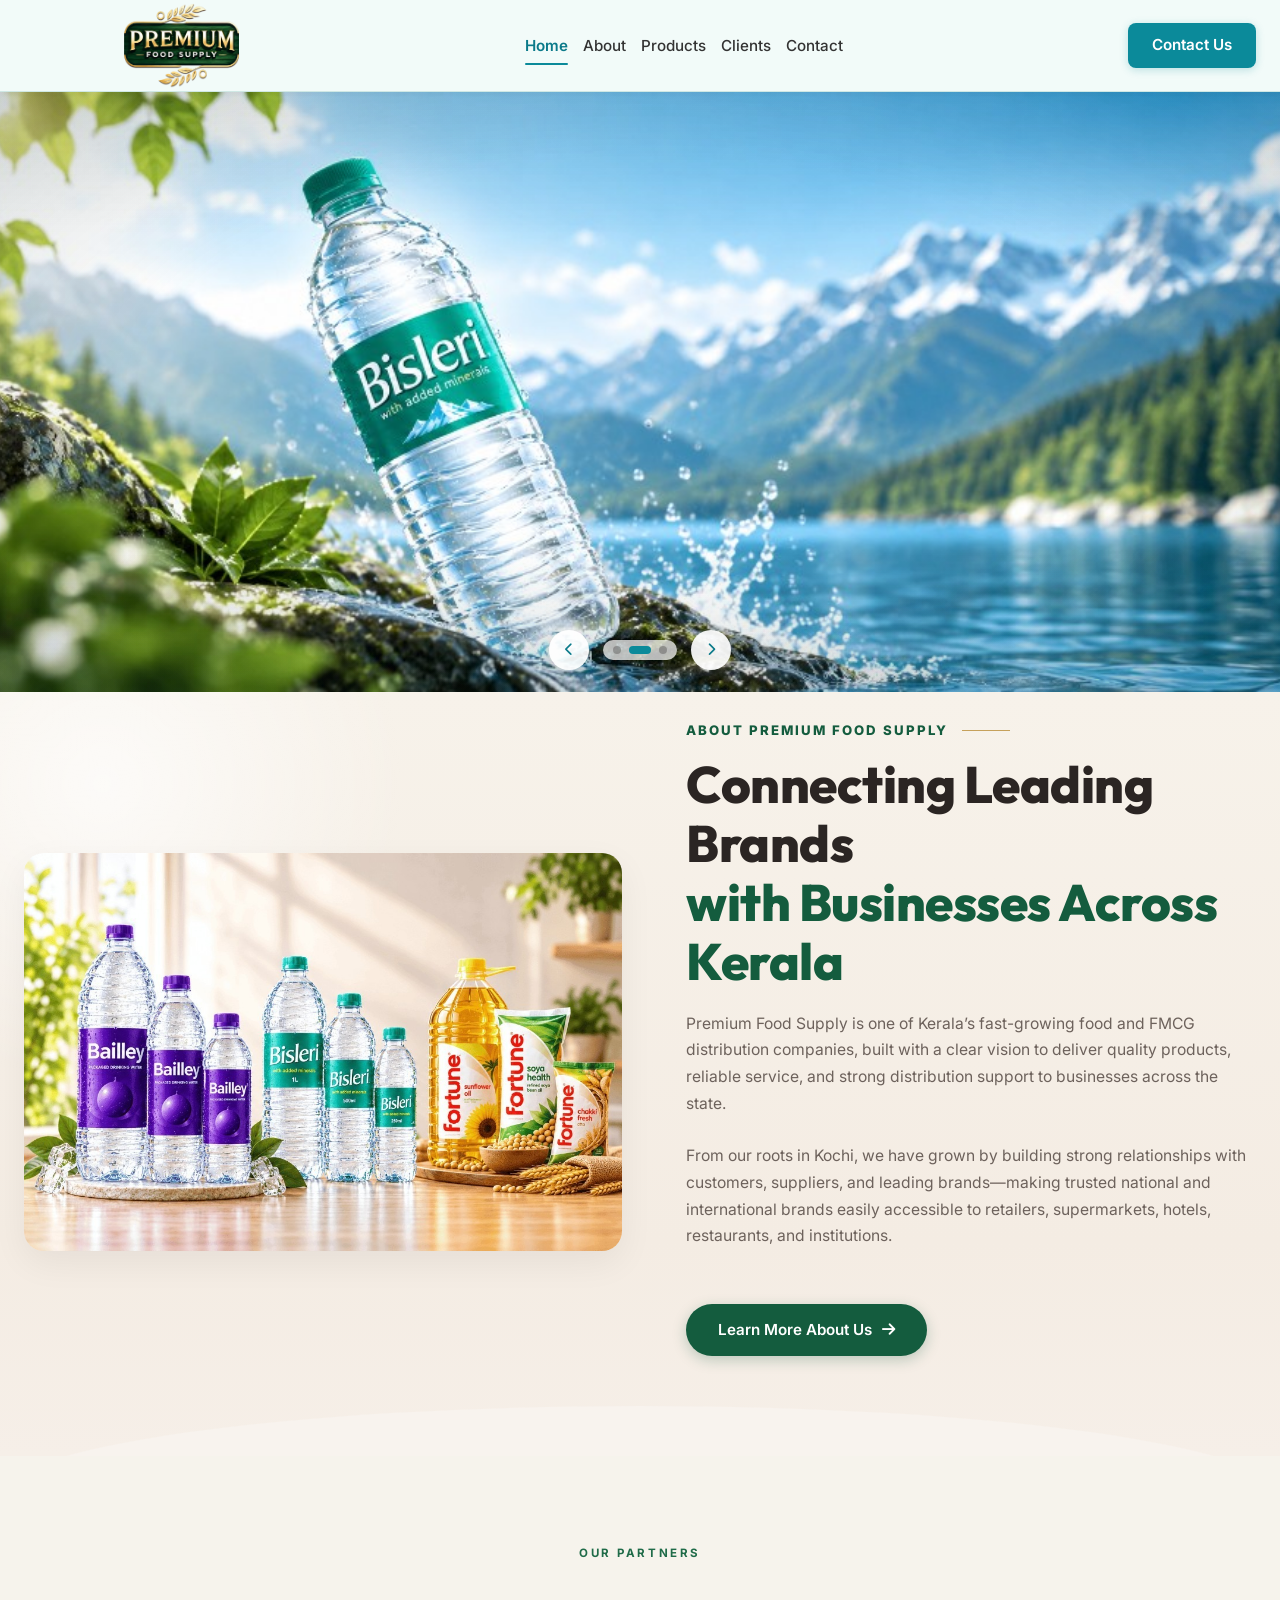
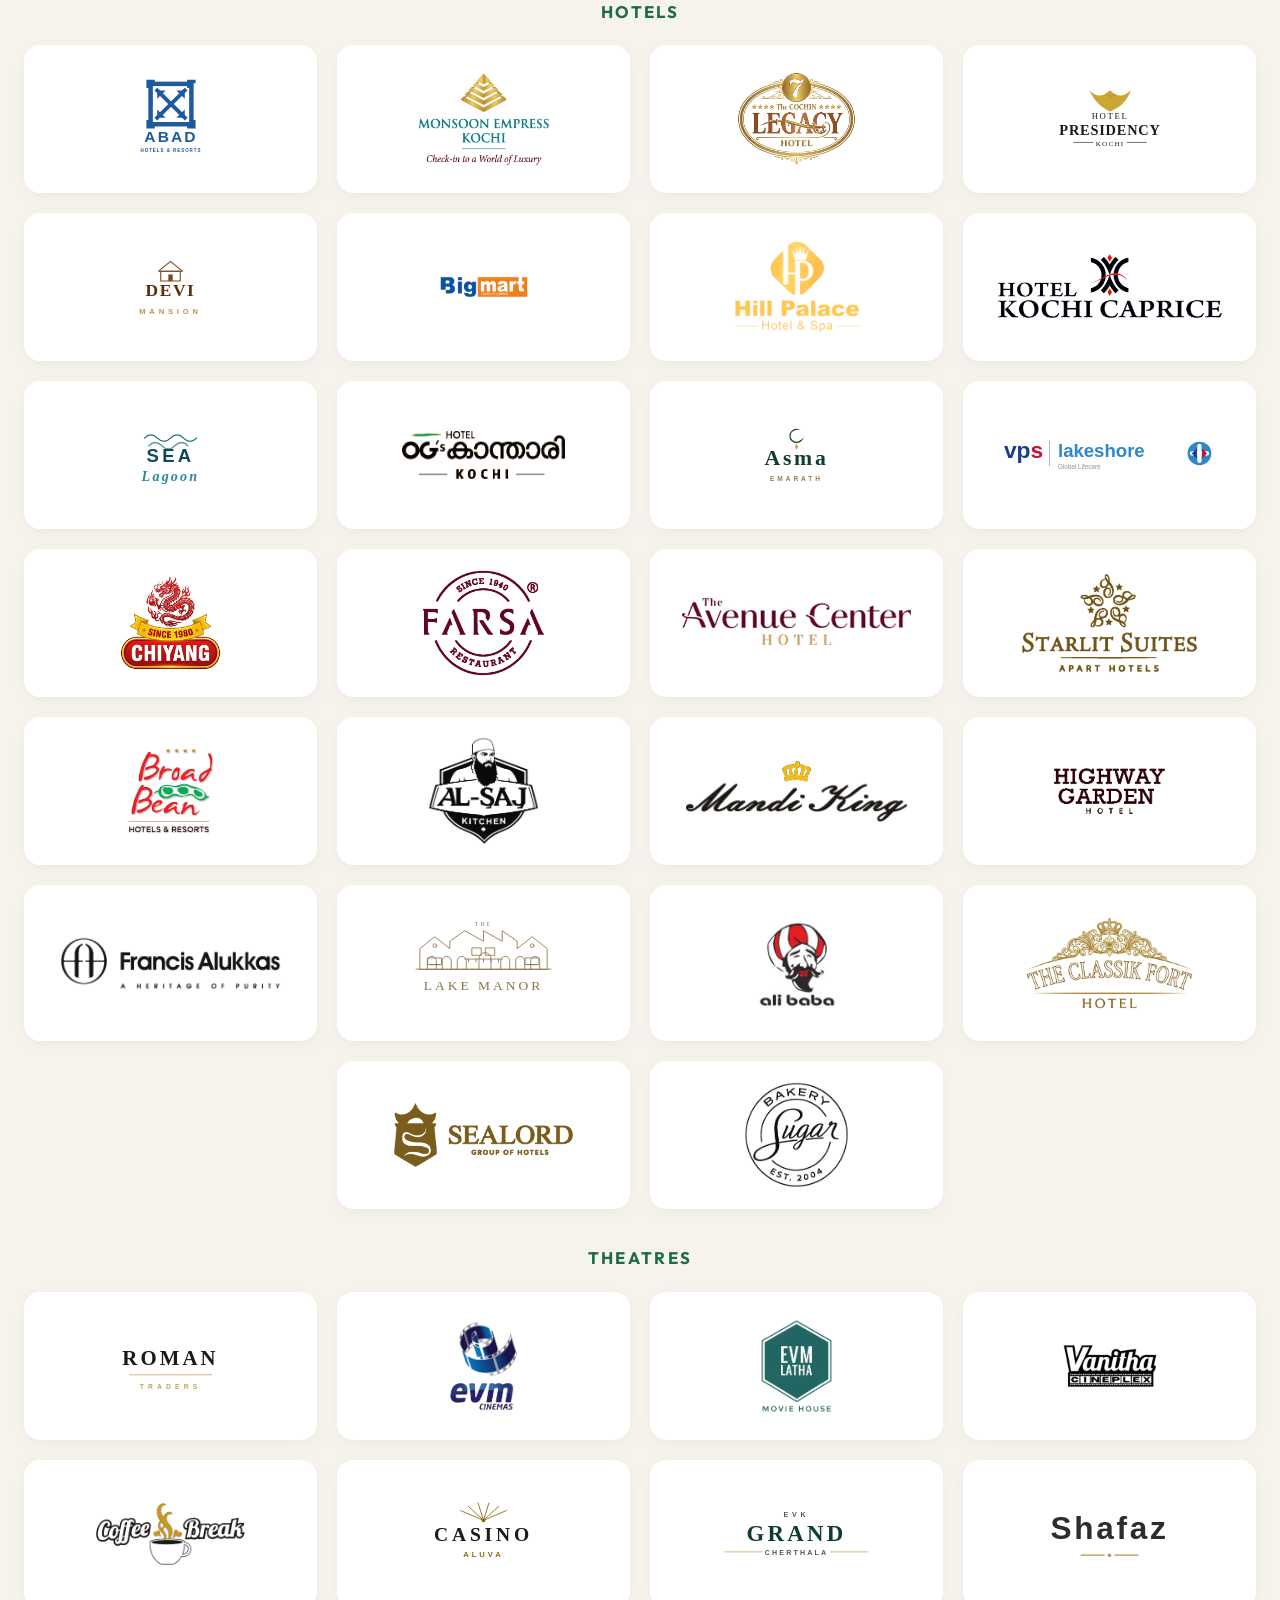
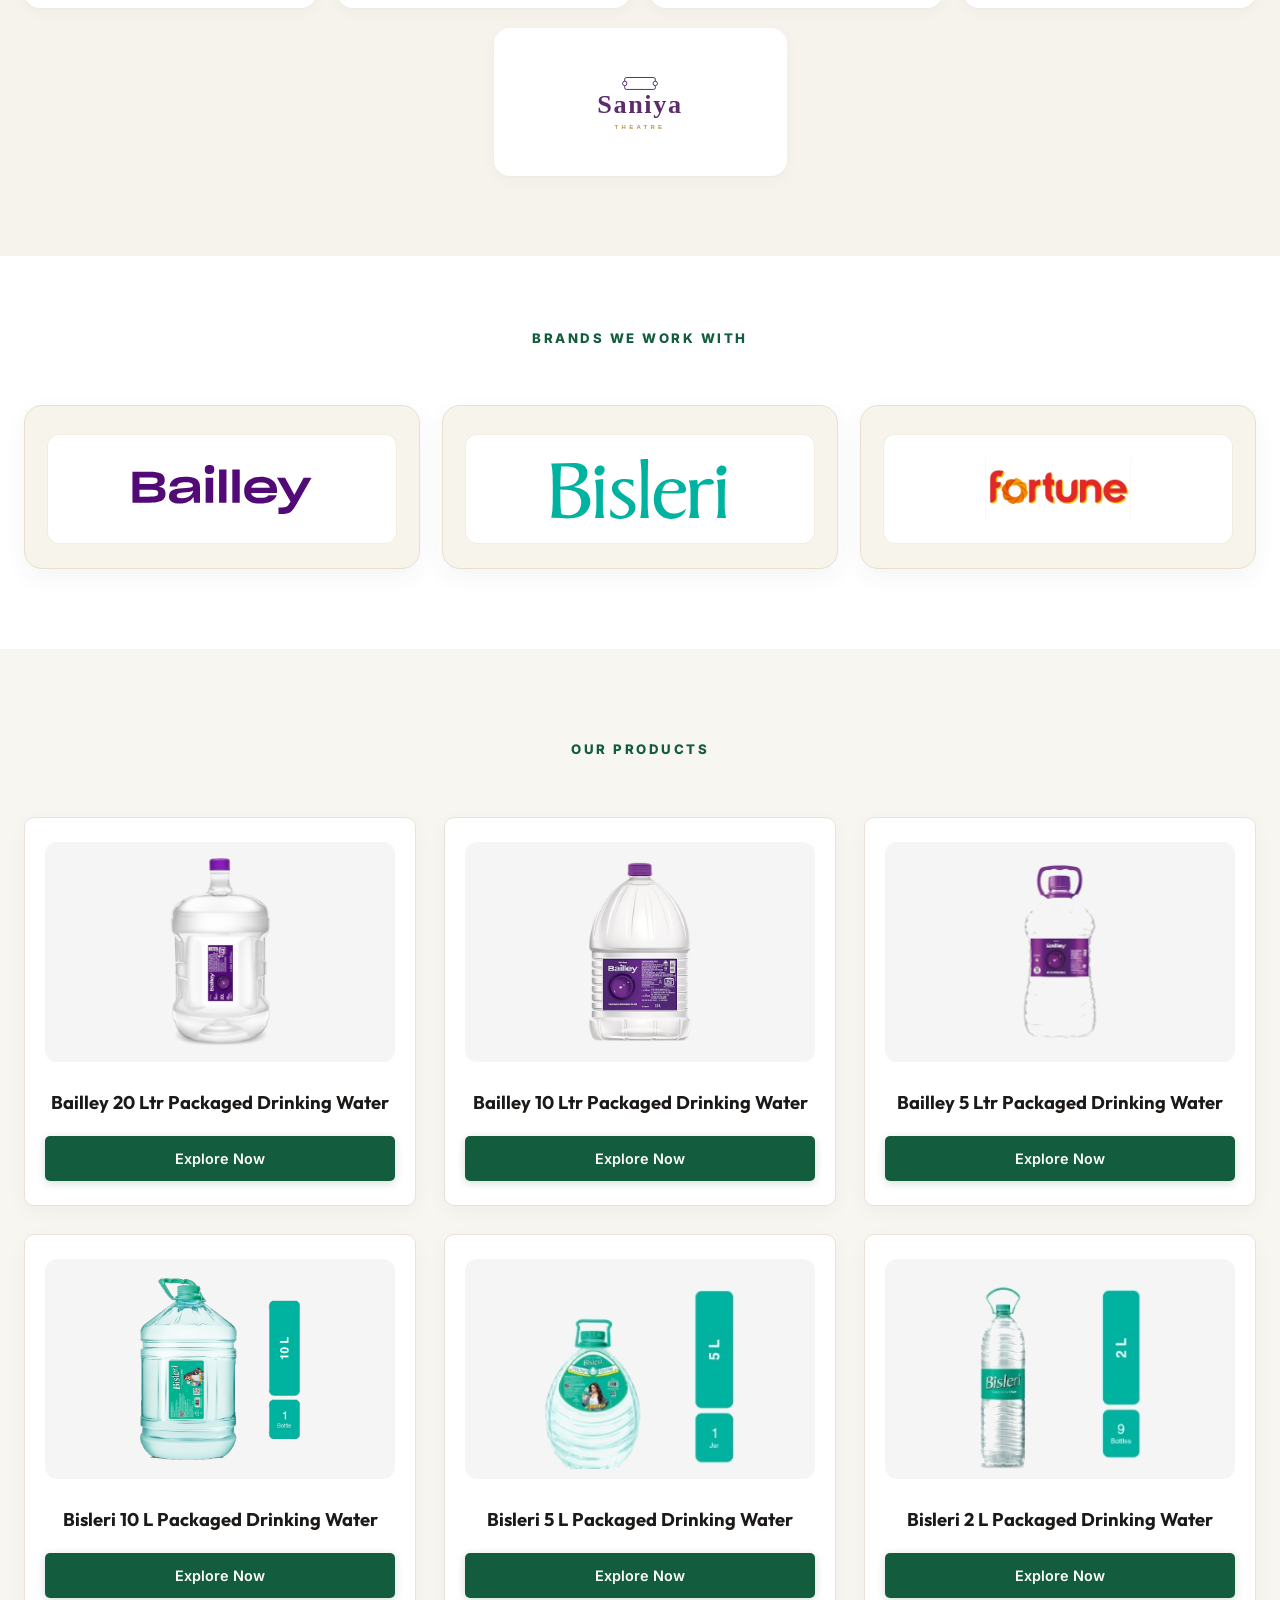
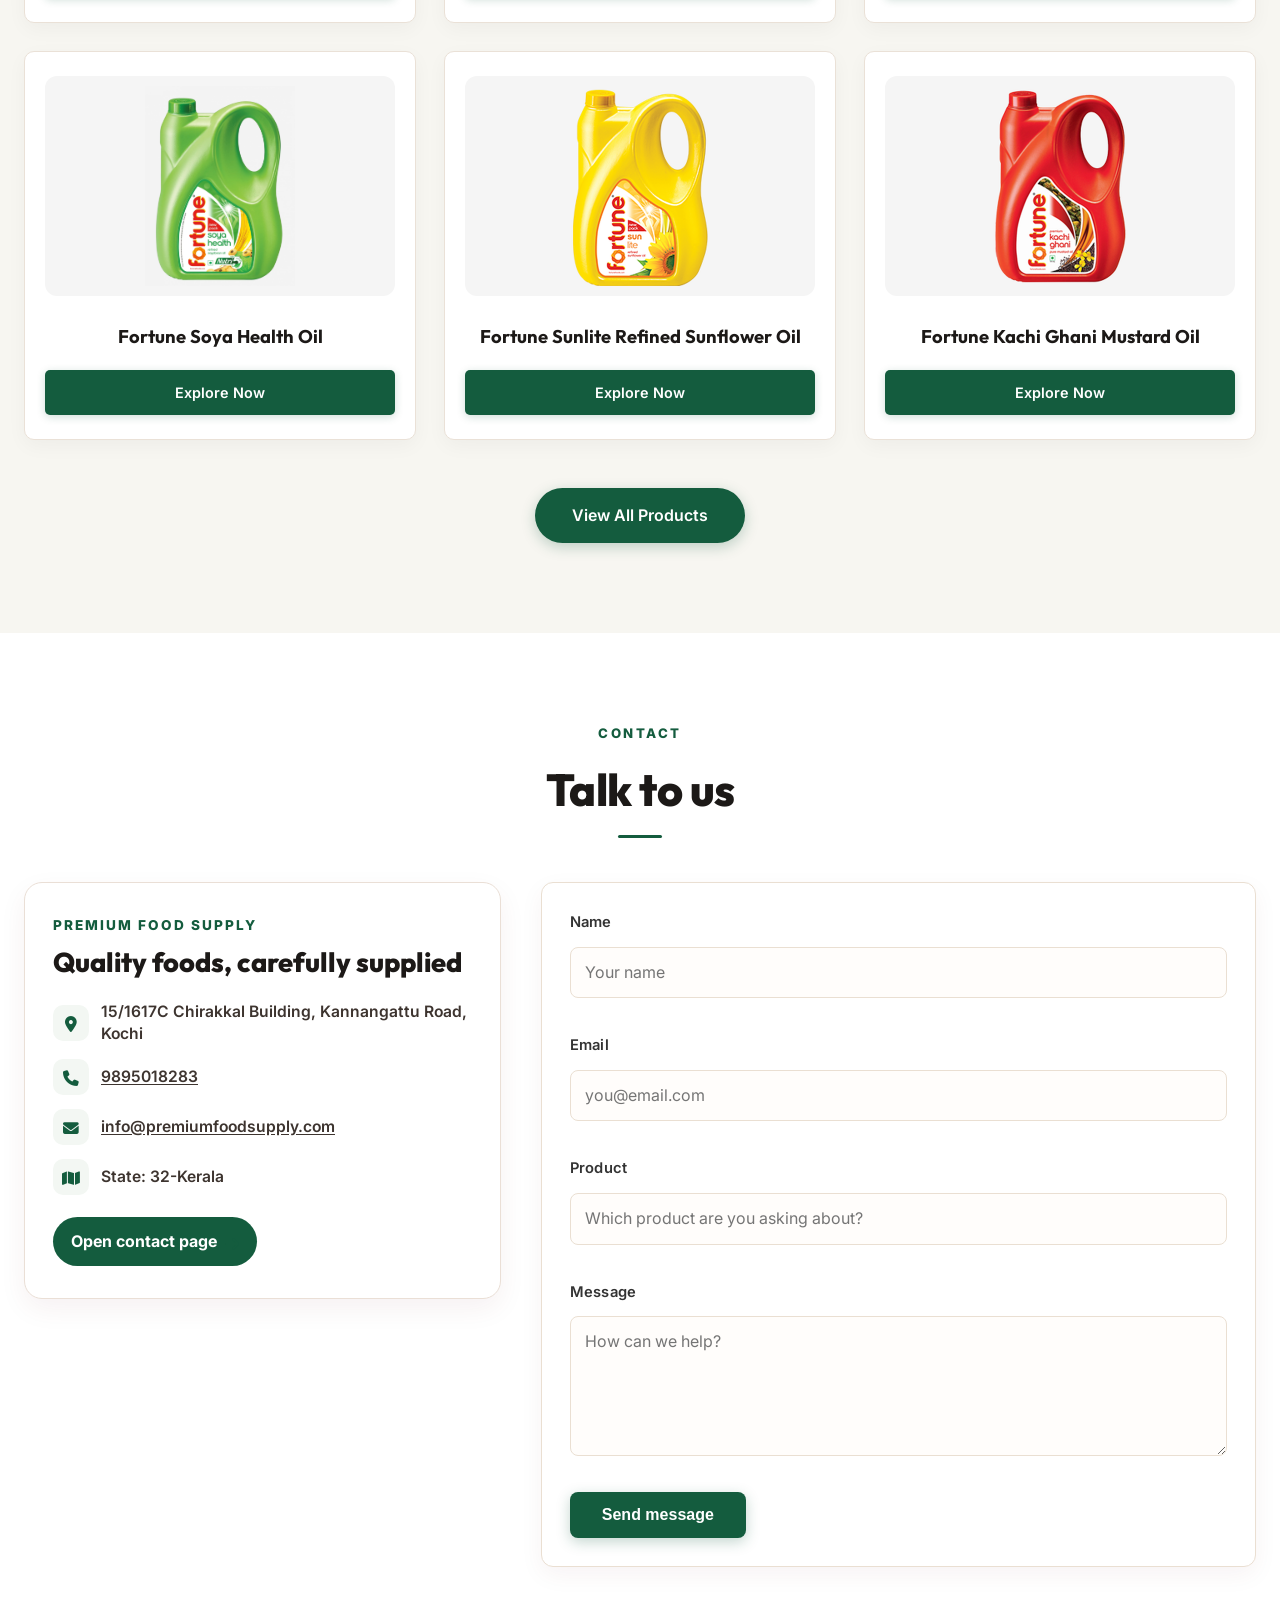
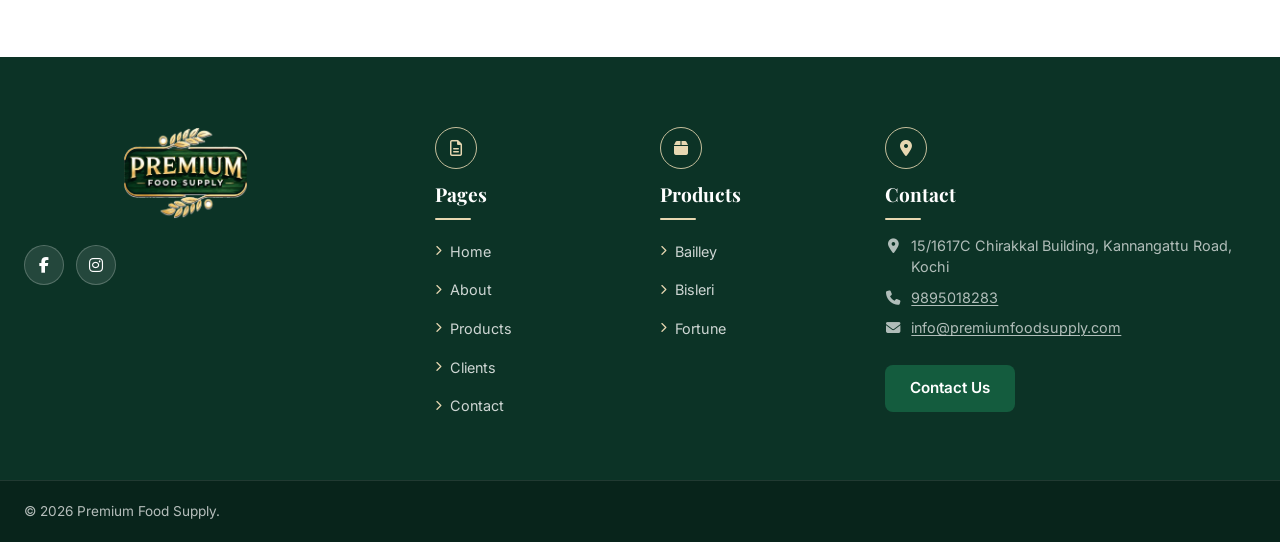
==== index.html @ 33f377c6 "Enhance footer design and styles across multiple HTML files and CSS - Updated font links in HTML fil" ====
<!DOCTYPE html>
<html lang="en">

<head>
    <meta charset="UTF-8">
    <meta name="viewport" content="width=device-width, initial-scale=1.0">
    <title>Premium Food Supply</title>
    <link
        href="https://fonts.googleapis.com/css2?family=Outfit:wght@400;500;600;700;800&family=Inter:wght@400;500;600;700&family=Playfair+Display:ital,wght@0,600;0,700;1,600&display=swap"
        rel="stylesheet">
    <link rel="stylesheet" href="https://cdnjs.cloudflare.com/ajax/libs/font-awesome/6.4.0/css/all.min.css">
    <link rel="stylesheet" href="css/style.css">
</head>

<body class="is-bailley">


    <nav class="navbar">
        <div class="container">
            <button class="nav-toggle" id="navToggle" aria-label="Open menu"><i class="fa-solid fa-bars"></i></button>
            <div class="logo">
                <a href="index.html" class="brand-lockup">
                    <img class="brand-logo" src="images/premium-logo.png" alt="Premium Food Supply">
                </a>
            </div>
            <ul class="nav-links">
                <li><a href="index.html" class="active">Home</a></li>
                <li><a href="about.html">About</a></li>
                <li><a href="products.html">Products</a></li>
                <li><a href="clients.html">Clients</a></li>
                <li><a href="contact.html">Contact</a></li>
            </ul>
            <a href="contact.html" class="btn btn-nav-contact">Contact Us</a>
        </div>
    </nav>

    <section class="hero is-bailley">
        <div class="hero-bg-container">
            <div class="hero-slides">
                <picture class="hero-photo hero-photo-bailley is-active">
                    <source media="(max-width: 768px)" srcset="images/hero/hero-bailley-mobile.jpg?v=4">
                    <img src="images/hero/hero-bailley-bg.jpg?v=4" alt="Bailley packaged drinking water" decoding="async" fetchpriority="high">
                </picture>
                <picture class="hero-photo hero-photo-bisleri">
                    <source media="(min-width: 901px)" srcset="images/hero/hero-bisleri-bg.jpg?v=9">
                    <img src="images/hero/hero-bisleri-mobile.jpg?v=9" alt="Bisleri packaged drinking water" decoding="async">
                </picture>
                <picture class="hero-photo hero-photo-fortune">
                    <source media="(min-width: 901px)" srcset="images/hero/hero-fortune-bg.jpg?v=7">
                    <img src="images/hero/hero-fortune-mobile.jpg?v=7" alt="Fortune edible oils and foods" decoding="async" fetchpriority="high">
                </picture>
            </div>
            <div class="hero-overlay-shade" aria-hidden="true"></div>
        </div>
        <div class="hero-controls">
            <button type="button" class="hero-nav hero-prev" aria-label="Previous slide"><i class="fa-solid fa-chevron-left"></i></button>
            <div class="hero-dots" role="tablist" aria-label="Hero slides">
                <button type="button" class="hero-dot is-active" data-hero-dot="0" aria-label="Bailley"></button>
                <button type="button" class="hero-dot" data-hero-dot="1" aria-label="Bisleri"></button>
                <button type="button" class="hero-dot" data-hero-dot="2" aria-label="Fortune"></button>
            </div>
            <button type="button" class="hero-nav hero-next" aria-label="Next slide"><i class="fa-solid fa-chevron-right"></i></button>
        </div>
    </section>

    <section class="about" id="home-about">
        <div class="container">
            <div class="about-grid">
                <div class="about-visual">
                    <div class="about-image-wrapper">
                        <img src="images/about-home.jpg?v=3" alt="Bailley, Bisleri, and Fortune products from Premium Food Supply">
                    </div>
                </div>
                <div class="about-content">
                    <div class="about-intro-card">
                        <div class="about-kicker">
                            <span>ABOUT PREMIUM FOOD SUPPLY</span>
                            <span class="about-kicker-line"></span>
                        </div>
                        <h2 class="about-title">Connecting Leading Brands<br><span class="highlight">with Businesses Across Kerala</span></h2>
                        <p class="about-desc">Premium Food Supply is one of Kerala’s fast-growing food and FMCG distribution companies, built with a clear vision to deliver quality products, reliable service, and strong distribution support to businesses across the state.</p>
                        <p class="about-desc">From our roots in Kochi, we have grown by building strong relationships with customers, suppliers, and leading brands—making trusted national and international brands easily accessible to retailers, supermarkets, hotels, restaurants, and institutions.</p>
                        <div class="about-action-row about-action-row-desktop">
                            <a href="about.html" class="btn btn-about-cta">Learn More About Us <i class="fa-solid fa-arrow-right"></i></a>
                        </div>
                    </div>
                </div>
                <div class="about-action-row about-action-row-mobile">
                    <a href="about.html" class="btn btn-about-cta">Learn More About Us <i class="fa-solid fa-arrow-right"></i></a>
                </div>
            </div>
        </div>
    </section>

    <section class="partners" id="partners">
        <div class="container">
            <div class="section-header partners-intro">
                <span class="section-subtitle">OUR PARTNERS</span>
            </div>

            <div class="partner-group">
                <h3 class="partner-group-title">Hotels</h3>
                <ul class="partner-grid">
                    <li class="partner-card"><img src="images/partners/abad.svg" alt="Abad"></li>
                    <li class="partner-card"><img src="images/partners/monsoon.png" alt="Monsoon Empress"></li>
                    <li class="partner-card"><img src="images/partners/legacy.png" alt="Labella Hospitality — Cochin Legacy"></li>
                    <li class="partner-card"><img src="images/partners/presidency.svg" alt="Hotel Presidency"></li>
                    <li class="partner-card"><img src="images/partners/devi-mansion.svg" alt="Devi Mansion"></li>
                    <li class="partner-card"><img src="images/partners/big-mart.png" alt="Big Mart Nettoor"></li>
                    <li class="partner-card"><img src="images/partners/hill-palace.png" alt="Hotel Hill Palace"></li>
                    <li class="partner-card"><img src="images/partners/kochi-caprice.png" alt="Cochin Caprice"></li>
                    <li class="partner-card"><img src="images/partners/sea-lagoon.svg" alt="Sea Lagoon"></li>
                    <li class="partner-card"><img class="partner-logo-compact" src="images/partners/og-kanthari.png" alt="Hotel OG's Kanthari Kochi"></li>
                    <li class="partner-card"><img src="images/partners/asma-emarath.svg" alt="Asma (Emarath)"></li>
                    <li class="partner-card"><img src="images/partners/lakeshore.svg" alt="Lakeshore Hospital"></li>
                    <li class="partner-card"><img src="images/partners/chiyang.png" alt="Chiyang"></li>
                    <li class="partner-card"><img class="partner-logo-farsa" src="images/partners/farsa.png" alt="Farsa Restaurant"></li>
                    <li class="partner-card"><img src="images/partners/avenue.png" alt="Xela Hospitality — Avenue Center"></li>
                    <li class="partner-card"><img class="partner-logo-starlit" src="images/partners/starlit.png" alt="Starlit"></li>
                    <li class="partner-card"><img src="images/partners/broad-bean.png" alt="K K Leisure — Broad Bean"></li>
                    <li class="partner-card"><img class="partner-logo-alsaj" src="images/partners/alsaj.png" alt="Al Saj"></li>
                    <li class="partner-card"><img src="images/partners/manthi-king.png" alt="Manthi King"></li>
                    <li class="partner-card"><img class="partner-logo-compact" src="images/partners/highway-garden.png" alt="Hotel Highway Garden"></li>
                    <li class="partner-card"><img src="images/partners/house-of-alukkas.png" alt="House of Alukkas"></li>
                    <li class="partner-card"><img class="partner-logo-lake-manor" src="images/partners/lake-manor.svg" alt="Lake Manor"></li>
                    <li class="partner-card"><img src="images/partners/alibaba-41-dishes.png" alt="Alibaba and 41 Dishes"></li>
                    <li class="partner-card"><img src="images/partners/classik-fort.png" alt="Classik Fort Poonithura"></li>
                    <li class="partner-card"><img class="partner-logo-sealord" src="images/partners/sealord.png" alt="Hotel Sealord"></li>
                    <li class="partner-card"><img class="partner-logo-sugar" src="images/partners/sugar-bakery.png" alt="Sugar Bakery"></li>
                </ul>
            </div>

            <div class="partner-group">
                <h3 class="partner-group-title">Theatres</h3>
                <ul class="partner-grid">
                    <li class="partner-card"><img src="images/partners/roman-traders.svg" alt="Roman Traders"></li>
                    <li class="partner-card"><img src="images/partners/evm-cinemas.png" alt="EVM Cinemas"></li>
                    <li class="partner-card"><img src="images/partners/evm-latha.png" alt="EVM Latha Movie House"></li>
                    <li class="partner-card"><img src="images/partners/vanitha.png" alt="Vanitha Cineplex"></li>
                    <li class="partner-card"><img class="partner-logo-saritha" src="images/partners/saritha.png?v=3" alt="Saritha Coffee Break"></li>
                    <li class="partner-card"><img src="images/partners/casino-aluva.svg" alt="Casino Aluva"></li>
                    <li class="partner-card"><img src="images/partners/evk-grand-cherthala.svg" alt="EVK Grand Cherthala"></li>
                    <li class="partner-card"><img src="images/partners/shafaz.svg" alt="Shafaz"></li>
                    <li class="partner-card"><img src="images/partners/saniya.svg" alt="Saniya"></li>
                </ul>
            </div>
        </div>
    </section>

    <section class="brands" id="brands">
        <div class="container">
            <div class="section-header">
                <span class="section-subtitle">BRANDS WE WORK WITH</span>
            </div>
            <div class="brand-grid">
                <a class="brand-card" href="products.html?brand=bailley" aria-label="Bailley products">
                    <div class="brand-logo-wrap">
                        <img src="images/brands/bailley.svg" alt="Bailley">
                    </div>
                </a>
                <a class="brand-card" href="products.html?brand=bisleri" aria-label="Bisleri products">
                    <div class="brand-logo-wrap">
                        <img src="images/brands/bisleri.svg" alt="Bisleri">
                    </div>
                </a>
                <a class="brand-card" href="products.html?brand=fortune" aria-label="Fortune products">
                    <div class="brand-logo-wrap">
                        <img src="images/brands/fortune.jpg" alt="Fortune">
                    </div>
                </a>
            </div>
        </div>
    </section>

    <section class="products home-preview">
        <div class="container">
            <div class="section-header">
                <span class="section-subtitle">OUR PRODUCTS</span>
            </div>
            <div class="products-grid" id="home-products"></div>
            <div class="view-all-container">
                <a href="products.html" class="btn btn-primary">View All Products</a>
            </div>
        </div>
    </section>

    <section class="page-section" id="home-contact">
        <div class="container">
            <div class="section-header">
                <span class="section-subtitle">CONTACT</span>
                <h2 class="section-title">Talk to us</h2>
            </div>
            <div class="contact-layout">
                <div class="contact-card">
                    <div class="contact-card-body">
                        <span class="section-subtitle">Premium Food Supply</span>
                        <h3>Quality foods, carefully supplied</h3>
                        <ul class="contact-facts">
                            <li><span><i class="fa-solid fa-location-dot"></i></span> 15/1617C Chirakkal Building, Kannangattu Road, Kochi</li>
                            <li><span><i class="fa-solid fa-phone"></i></span> <a href="tel:9895018283">9895018283</a></li>
                            <li><span><i class="fa-solid fa-envelope"></i></span> <a href="mailto:info@premiumfoodsupply.com">info@premiumfoodsupply.com</a></li>
                            <li><span><i class="fa-solid fa-map"></i></span> State: 32-Kerala</li>
                        </ul>
                    </div>
                    <a href="contact.html" class="contact-card-link">Open contact page <i class="fa-solid fa-arrow-right"></i></a>
                </div>
                <form class="contact-form" id="home-contact-form">
                    <div class="form-row">
                        <label for="home-name">Name</label>
                        <input id="home-name" name="name" type="text" required placeholder="Your name">
                    </div>
                    <div class="form-row">
                        <label for="home-email">Email</label>
                        <input id="home-email" name="email" type="email" required placeholder="you@email.com">
                    </div>
                    <div class="form-row">
                        <label for="home-topic">Product</label>
                        <input id="home-topic" name="topic" type="text" placeholder="Which product are you asking about?">
                    </div>
                    <div class="form-row">
                        <label for="home-message">Message</label>
                        <textarea id="home-message" name="message" required placeholder="How can we help?"></textarea>
                    </div>
                    <button type="submit" class="btn">Send message</button>
                    <p class="form-note" id="home-form-note" hidden style="color: #a80825; font-weight: 600;">Thanks. Your message is noted on this page.</p>
                </form>
            </div>
        </div>
    </section>

    <footer class="footer">
        <div class="container">
            <div class="footer-col">
                <div class="logo light">
                    <a href="index.html" class="brand-lockup">
                        <img class="brand-logo" src="images/premium-logo.png" alt="Premium Food Supply">
                    </a>
                </div>
                <div class="footer-social">
                    <a href="https://www.facebook.com/share/1CgRe87Rca/?mibextid=wwXIfr" target="_blank" rel="noopener noreferrer" aria-label="Facebook"><i class="fa-brands fa-facebook-f"></i></a>
                    <a href="https://www.instagram.com/premium_food_supply" target="_blank" rel="noopener noreferrer" aria-label="Instagram"><i class="fa-brands fa-instagram"></i></a>
                </div>
            </div>
            <div class="footer-col">
                <div class="footer-heading">
                    <span class="footer-heading-icon" aria-hidden="true"><i class="fa-regular fa-file-lines"></i></span>
                    <h4>Pages</h4>
                </div>
                <ul>
                    <li><a href="index.html">Home</a></li>
                    <li><a href="about.html">About</a></li>
                    <li><a href="products.html">Products</a></li>
                    <li><a href="clients.html">Clients</a></li>
                    <li><a href="contact.html">Contact</a></li>
                </ul>
            </div>
            <div class="footer-col">
                <div class="footer-heading">
                    <span class="footer-heading-icon" aria-hidden="true"><i class="fa-solid fa-box"></i></span>
                    <h4>Products</h4>
                </div>
                <ul>
                    <li><a href="products.html?brand=bailley">Bailley</a></li>
                    <li><a href="products.html?brand=bisleri">Bisleri</a></li>
                    <li><a href="products.html?brand=fortune">Fortune</a></li>
                </ul>
            </div>
            <div class="footer-col">
                <div class="footer-heading">
                    <span class="footer-heading-icon" aria-hidden="true"><i class="fa-solid fa-location-dot"></i></span>
                    <h4>Contact</h4>
                </div>
                <div class="contact-info">
                    <p><i class="fa-solid fa-location-dot" aria-hidden="true"></i><span>15/1617C Chirakkal Building, Kannangattu Road, Kochi</span></p>
                    <p><i class="fa-solid fa-phone" aria-hidden="true"></i><span><a href="tel:9895018283">9895018283</a></span></p>
                    <p><i class="fa-solid fa-envelope" aria-hidden="true"></i><span><a href="mailto:info@premiumfoodsupply.com">info@premiumfoodsupply.com</a></span></p>
                </div>
                <a href="contact.html" class="btn btn-primary" style="margin-top: 16px;">Contact Us</a>
            </div>
        </div>
        <div class="footer-bottom">
            <div class="container">
                <p>&copy; 2026 Premium Food Supply.</p>
            </div>
        </div>
    </footer>

    <button type="button" class="to-top" aria-label="Back to top" hidden><i class="fa-solid fa-arrow-up"></i></button>

    <script src="js/products.js"></script>
    <script src="js/site.js?v=2"></script>
    <script>
        (function () {
            const homeProducts = document.getElementById("home-products");
            if (homeProducts) {
                const preview = []
                    .concat(getBrandProducts("bailley").slice(0, 3))
                    .concat(getBrandProducts("bisleri").slice(0, 3))
                    .concat(getBrandProducts("fortune").slice(0, 3));
                homeProducts.innerHTML = preview.map(productCard).join("");
            }

            document.getElementById("home-contact-form").addEventListener("submit", function (e) {
                e.preventDefault();
                document.getElementById("home-form-note").hidden = false;
                this.reset();
            });
        })();
    </script>
</body>

</html>
---- css/style.css ----
/* Global Styles */
:root {
    --primary-color: #145c3e;
    --primary-dark: #0c3d2a;
    --accent: #c6a15b;
    --text-color: #1c1917;
    --text-light: #555555;
    --bg-light: #f7f6f1;
    --cream: #f4f1e8;
    --white: #ffffff;
    --border-color: #eadfD2;
}

* {
    margin: 0;
    padding: 0;
    box-sizing: border-box;
}

body {
    font-family: 'Inter', sans-serif;
    color: var(--text-color);
    line-height: 1.6;
    background-color: #ffffff;
}

h1,
h2,
h3,
h4,
h5,
h6 {
    font-family: 'Outfit', 'Inter', sans-serif;
    color: var(--text-color);
}

a {
    text-decoration: none;
    color: inherit;
    transition: all 0.3s ease;
}

ul {
    list-style: none;
}

.container {
    max-width: 1280px;
    margin: 0 auto;
    padding: 0 24px;
}

/* Buttons */
.btn {
    display: inline-block;
    padding: 10px 24px;
    border-radius: 8px;
    font-weight: 600;
    font-size: 0.95rem;
    cursor: pointer;
    text-align: center;
    border: 1px solid transparent;
    transition: all 0.25s ease;
}

.btn-primary {
    background-color: var(--primary-color);
    color: var(--white);
}

.btn-primary:hover {
    background-color: var(--primary-dark);
}

.btn-dark {
    background-color: var(--primary-dark);
    color: var(--white);
}

.btn-dark:hover {
    background-color: var(--primary-color);
}

.btn-outline {
    background-color: transparent;
    color: var(--primary-color);
    border-color: var(--primary-color);
}

.btn-outline:hover {
    background-color: var(--primary-color);
    color: var(--white);
}

/* Top Bar */
.top-bar {
    background-color: #0c3326;
    color: #ffffff;
    font-size: 0.825rem;
    padding: 6px 0;
    font-weight: 500;
}

.top-bar .container {
    display: flex;
    justify-content: space-between;
    align-items: center;
}

.top-bar-left {
    display: flex;
    align-items: center;
    gap: 12px;
}

.top-bar-left span {
    display: inline-flex;
    align-items: center;
    gap: 6px;
    opacity: 0.95;
}

.top-bar-sep {
    opacity: 0.5;
}

.top-bar-right {
    display: flex;
    align-items: center;
}

.aw-pill {
    background-color: #ffffff;
    border-radius: 6px;
    padding: 4px 12px;
    display: inline-flex;
    align-items: center;
    gap: 10px;
    box-shadow: 0 1px 3px rgba(0, 0, 0, 0.1);
}

.aw-logo {
    display: flex;
    flex-direction: column;
    line-height: 1;
    font-family: 'Inter', sans-serif;
    font-weight: 800;
    font-size: 0.75rem;
    letter-spacing: -0.2px;
}

.aw-blue {
    color: #145c3e;
}

.aw-teal {
    color: #c6a15b;
}

.aw-divider {
    width: 1px;
    height: 16px;
    background-color: #e0e0e0;
}

.aw-slogan {
    color: #666666;
    font-size: 0.725rem;
    font-weight: 400;
    white-space: nowrap;
}

/* Navbar */
.navbar {
    background-color: #ffffff;
    height: 92px;
    box-shadow: 0 1px 6px rgba(0, 0, 0, 0.04);
    position: sticky;
    top: 0;
    z-index: 100;
    border-bottom: 1px solid #f0f0f0;
}

.navbar .container {
    display: flex;
    justify-content: space-between;
    align-items: center;
    height: 100%;
}

.nav-toggle {
    display: none;
    background: none;
    border: none;
    font-size: 1.5rem;
    color: var(--primary-color);
    cursor: pointer;
}

.brand-lockup {
    display: flex;
    align-items: center;
    line-height: 1;
}

.brand-logo {
    display: block;
    height: 86px;
    width: auto;
    max-width: 280px;
    object-fit: contain;
}

.logo.light .brand-logo {
    height: 110px;
    max-width: 320px;
    background: transparent;
    border-radius: 0;
    padding: 0;
}

.brand-word {
    font-family: 'Outfit', sans-serif;
    font-size: 2.3rem;
    font-weight: 800;
    color: #145c3e;
    letter-spacing: -0.5px;
    position: relative;
    line-height: 0.9;
}

.brand-word sup {
    font-size: 0.85rem;
    font-weight: 700;
    top: -0.35em;
    position: relative;
    margin-left: 1px;
}

.brand-sub {
    font-family: 'Inter', sans-serif;
    font-size: 0.65rem;
    font-weight: 700;
    color: #145c3e;
    text-transform: lowercase;
    letter-spacing: 0.5px;
    margin-top: 2px;
}

.nav-links {
    display: flex;
    gap: 36px;
    align-items: center;
}

.nav-links li a {
    font-family: 'Inter', sans-serif;
    font-weight: 500;
    font-size: 0.95rem;
    color: #333333;
    position: relative;
    padding: 6px 0;
}

.nav-links li a:hover {
    color: #145c3e;
}

.nav-links li a.active {
    color: #145c3e;
    font-weight: 600;
}

.nav-links li a.active::after {
    content: '';
    position: absolute;
    bottom: -4px;
    left: 0;
    width: 100%;
    height: 2px;
    background-color: #145c3e;
    border-radius: 2px;
}

.btn-nav-contact {
    background-color: #145c3e;
    color: #ffffff;
    padding: 10px 24px;
    border-radius: 8px;
    font-weight: 600;
    font-size: 0.95rem;
    border: none;
    box-shadow: 0 2px 8px rgba(20, 92, 62, 0.2);
}

.btn-nav-contact:hover {
    background-color: #0c3d2a;
    color: #ffffff;
    transform: translateY(-1px);
    box-shadow: 0 4px 12px rgba(20, 92, 62, 0.3);
}

/* Hero Section */
.hero {
    position: relative;
    background-color: #f7f3ec;
    min-height: 600px;
    display: flex;
    align-items: center;
    overflow: hidden;
}

.hero-bg-container {
    position: absolute;
    inset: 0;
    width: 100%;
    height: 100%;
    z-index: 0;
}

.hero-photo {
    width: 100%;
    height: 100%;
    object-fit: cover;
    object-position: center right;
    display: block;
}

.hero-overlay-shade {
    position: absolute;
    inset: 0;
    z-index: 1;
    pointer-events: none;
    background:
        radial-gradient(ellipse at center, rgba(0, 0, 0, 0) 55%, rgba(0, 0, 0, 0.14) 100%),
        linear-gradient(180deg, rgba(0, 0, 0, 0.08) 0%, rgba(0, 0, 0, 0) 22%, rgba(0, 0, 0, 0) 78%, rgba(0, 0, 0, 0.12) 100%);
}

.hero .container {
    position: relative;
    z-index: 2;
    padding-top: 60px;
    padding-bottom: 60px;
    width: 100%;
}

.hero-content {
    max-width: 580px;
}

.hero-kicker {
    display: inline-block;
    font-family: 'Inter', sans-serif;
    font-size: 0.85rem;
    font-weight: 800;
    letter-spacing: 2.5px;
    color: #145c3e;
    text-transform: uppercase;
    margin-bottom: 16px;
}

.hero-title {
    font-family: 'Outfit', sans-serif;
    font-size: 3.8rem;
    font-weight: 800;
    color: #1c1917;
    line-height: 1.1;
    margin-bottom: 20px;
    letter-spacing: -0.5px;
    opacity: 0;
    animation: fadeUp 0.8s ease-out forwards;
}

.hero-title .highlight {
    color: #145c3e;
}

.hero-desc {
    font-family: 'Inter', sans-serif;
    font-size: 1.05rem;
    line-height: 1.6;
    color: #555555;
    margin-bottom: 32px;
    font-weight: 400;
    max-width: 500px;
    opacity: 0;
    animation: fadeUp 0.8s ease-out 0.2s forwards;
}

.hero-buttons {
    display: flex;
    align-items: center;
    gap: 16px;
    margin-bottom: 48px;
    opacity: 0;
    animation: fadeUp 0.8s ease-out 0.4s forwards;
}

.btn-hero-primary {
    background-color: #145c3e;
    color: #ffffff;
    padding: 14px 28px;
    border-radius: 8px;
    font-weight: 600;
    font-size: 1rem;
    display: inline-flex;
    align-items: center;
    gap: 10px;
    border: 1px solid #145c3e;
    box-shadow: 0 4px 14px rgba(20, 92, 62, 0.25);
    transition: all 0.25s ease;
}

.btn-hero-primary:hover {
    background-color: #0c3d2a;
    border-color: #0c3d2a;
    color: #ffffff;
    transform: translateY(-2px);
    box-shadow: 0 6px 20px rgba(20, 92, 62, 0.35);
}

.btn-hero-outline {
    background-color: #f7f4ec;
    color: #145c3e;
    padding: 14px 28px;
    border-radius: 8px;
    font-weight: 600;
    font-size: 1rem;
    border: 1px solid #d7c7a2;
    transition: all 0.25s ease;
}

.btn-hero-outline:hover {
    background-color: #145c3e;
    color: #ffffff;
    border-color: #145c3e;
    transform: translateY(-2px);
}

.hero-badges {
    display: flex;
    align-items: center;
    gap: 20px;
    opacity: 0;
    animation: fadeUp 0.8s ease-out 0.6s forwards;
}

.badge-item {
    display: flex;
    align-items: center;
    gap: 10px;
}

.badge-icon {
    width: 38px;
    height: 38px;
    border-radius: 8px;
    border: 1.5px solid #d8c6b8;
    display: flex;
    align-items: center;
    justify-content: center;
    color: #3d2c24;
    font-size: 0.95rem;
    background-color: rgba(255, 255, 255, 0.6);
}

.badge-text {
    display: flex;
    flex-direction: column;
    line-height: 1.2;
}

.badge-title {
    font-size: 0.8rem;
    font-weight: 700;
    color: #2c2523;
}

.badge-sub {
    font-size: 0.8rem;
    font-weight: 600;
    color: #555555;
}

.badge-sep {
    width: 1px;
    height: 26px;
    background-color: #dcd0c5;
}

@keyframes fadeUp {
    0% {
        opacity: 0;
        transform: translateY(24px);
    }
    100% {
        opacity: 1;
        transform: translateY(0);
    }
}

/* Page Banner */
.page-banner {
    background: linear-gradient(135deg, #0c3326 0%, #145c3e 62%, #c6a15b 100%);
    color: #ffffff;
    padding: 72px 0;
    position: relative;
    overflow: hidden;
    box-shadow: inset 0 -10px 25px rgba(0, 0, 0, 0.15);
}

.page-banner-video {
    min-height: 360px;
    display: flex;
    align-items: center;
    background: #2a0d40;
}

@media (min-width: 901px) {
    .page-banner-video {
        min-height: 520px;
        padding: 96px 0;
    }
}

.page-banner-media {
    position: absolute;
    inset: 0;
    z-index: 0;
}

.page-banner-slides {
    position: absolute;
    inset: 0;
}

.page-banner-video-el {
    position: absolute;
    inset: 0;
    width: 100%;
    height: 100%;
    max-width: none;
    min-width: 100%;
    min-height: 100%;
    object-fit: cover;
    object-position: center;
    display: block;
    opacity: 0;
    transition: opacity 0.7s ease;
    z-index: 0;
}

.page-banner-video-el.is-active {
    opacity: 1;
    z-index: 1;
}

.page-banner-shade {
    position: absolute;
    inset: 0;
    z-index: 2;
    background:
        linear-gradient(90deg, rgba(8, 28, 22, 0.72) 0%, rgba(12, 51, 38, 0.45) 48%, rgba(12, 51, 38, 0.28) 100%),
        linear-gradient(180deg, rgba(0, 0, 0, 0.18) 0%, rgba(0, 0, 0, 0.08) 40%, rgba(0, 0, 0, 0.28) 100%);
    pointer-events: none;
}

.page-banner-video .container {
    position: relative;
    z-index: 3;
}

#collection-banner .page-kicker,
#collection-banner h1,
#collection-banner p,
#collection-banner .page-banner-dots {
    display: none;
}

.page-banner-dots {
    display: flex;
    align-items: center;
    gap: 8px;
    margin-top: 22px;
}

.page-banner-dot {
    width: 9px;
    height: 9px;
    border: 0;
    border-radius: 999px;
    background: rgba(255, 255, 255, 0.4);
    cursor: pointer;
    padding: 0;
    transition: width 0.25s ease, background-color 0.25s ease;
}

.page-banner-dot.is-active {
    width: 28px;
    background: #e7d7b1;
}

.page-banner-video::before,
.page-banner-video::after {
    display: none;
}

.page-banner::before {
    content: "";
    position: absolute;
    top: -50%;
    right: -10%;
    width: 600px;
    height: 600px;
    background: radial-gradient(circle, rgba(255, 255, 255, 0.08) 0%, transparent 70%);
    border-radius: 50%;
    pointer-events: none;
}

.page-banner::after {
    content: "";
    position: absolute;
    bottom: -30px;
    left: -5%;
    width: 400px;
    height: 400px;
    background: radial-gradient(circle, rgba(255, 193, 7, 0.1) 0%, transparent 70%);
    border-radius: 50%;
    pointer-events: none;
}

.page-kicker {
    font-family: 'Inter', sans-serif;
    font-size: 0.825rem;
    font-weight: 800;
    letter-spacing: 2.5px;
    color: #e7d7b1;
    text-transform: uppercase;
    margin-bottom: 12px;
    display: inline-block;
    background: rgba(255, 255, 255, 0.12);
    padding: 4px 14px;
    border-radius: 20px;
    backdrop-filter: blur(4px);
    border: 1px solid rgba(255, 255, 255, 0.2);
}

.page-banner h1 {
    font-family: 'Outfit', sans-serif;
    font-size: clamp(2.4rem, 4vw, 3.4rem);
    font-weight: 800;
    color: #ffffff;
    line-height: 1.15;
    margin-bottom: 12px;
    letter-spacing: -0.5px;
}

.page-banner p {
    font-family: 'Inter', sans-serif;
    font-size: 1.08rem;
    color: rgba(255, 255, 255, 0.92);
    max-width: 640px;
    line-height: 1.6;
}

/* Category Quick Nav Bar */
.category-nav-bar {
    background: #ffffff;
    border-bottom: 1px solid #efe5da;
    padding: 16px 0;
    position: sticky;
    top: 0;
    z-index: 99;
    box-shadow: 0 4px 20px rgba(0, 0, 0, 0.04);
}

.category-nav-bar .container {
    display: flex;
    align-items: center;
    gap: 12px;
    overflow-x: auto;
    scrollbar-width: none;
    padding-bottom: 4px;
}

.category-nav-bar .container::-webkit-scrollbar {
    display: none;
}

.category-chip {
    display: inline-flex;
    align-items: center;
    gap: 8px;
    padding: 10px 20px;
    border-radius: 30px;
    background: #fdf9f4;
    color: #4a3b37;
    font-family: 'Inter', sans-serif;
    font-size: 0.9rem;
    font-weight: 600;
    border: 1px solid #eadace;
    white-space: nowrap;
    transition: all 0.25s ease;
    cursor: pointer;
}

.category-chip i {
    color: #145c3e;
    font-size: 0.95rem;
}

.category-chip:hover,
.category-chip.active {
    background: #145c3e;
    color: #ffffff;
    border-color: #145c3e;
    box-shadow: 0 4px 14px rgba(20, 92, 62, 0.25);
}

.category-chip:hover i,
.category-chip.active i {
    color: #ffffff;
}

.catalog-back {
    margin: 28px 0 8px;
}

.catalog-back-btn {
    display: inline-flex;
    align-items: center;
    gap: 8px;
    background: #fff;
    color: #145c3e;
    border: 1px solid #eadace;
    border-radius: 999px;
    padding: 10px 18px;
    font-family: 'Inter', sans-serif;
    font-weight: 700;
    cursor: pointer;
}

.catalog-back-btn:hover {
    background: #145c3e;
    color: #fff;
    border-color: #145c3e;
}

/* Products Catalog Group Section */
.catalog-group {
    margin-bottom: 64px;
    scroll-margin-top: 100px;
}

.catalog-group[hidden],
.catalog-back[hidden] {
    display: none !important;
}

.catalog-group .section-header {
    display: block;
    text-align: center;
    margin-bottom: 36px;
    padding-bottom: 0;
    position: relative;
}

.catalog-group .section-header::after {
    display: none;
}

.catalog-group .section-title {
    font-family: 'Outfit', sans-serif;
    font-size: 2.2rem;
    font-weight: 800;
    color: #1c1917;
    margin: 0 auto;
    letter-spacing: -0.5px;
    display: inline-block;
    padding-bottom: 14px;
    position: relative;
    text-align: center;
}

.catalog-group .section-title::after {
    left: 50%;
    transform: translateX(-50%);
    bottom: -2px;
    width: 48px;
    height: 3px;
    background-color: #145c3e;
    border-radius: 3px;
}

.catalog-subgroup {
    margin-bottom: 40px;
}

.catalog-subgroup:last-child {
    margin-bottom: 0;
}

.catalog-subtitle {
    font-family: 'Outfit', sans-serif;
    font-size: 1.25rem;
    font-weight: 700;
    color: #145c3e;
    margin: 0 0 20px;
    letter-spacing: -0.2px;
    text-align: center;
}

.catalog-subnav {
    display: flex;
    flex-wrap: wrap;
    justify-content: center;
    gap: 10px;
    margin: 8px auto 36px;
    max-width: 920px;
}

.catalog-subchip,
.catalog-oilchip,
.catalog-foodchip {
    appearance: none;
    border: 1px solid rgba(20, 92, 62, 0.18);
    background: #f4f7f5;
    color: #1c1917;
    font-family: 'Outfit', sans-serif;
    font-size: 0.86rem;
    font-weight: 600;
    line-height: 1.25;
    padding: 10px 14px;
    border-radius: 999px;
    cursor: pointer;
    transition: background 0.2s ease, color 0.2s ease, border-color 0.2s ease;
}

.catalog-subchip:hover,
.catalog-subchip.active,
.catalog-oilchip:hover,
.catalog-oilchip.active,
.catalog-foodchip:hover,
.catalog-foodchip.active {
    background: #145c3e;
    border-color: #145c3e;
    color: #fff;
}

.catalog-oilnav,
.catalog-foodnav {
    display: none;
    flex-wrap: wrap;
    justify-content: center;
    gap: 8px;
    margin: 0 auto 32px;
    max-width: 980px;
}

.catalog-family[data-family="Oils"].is-oils-active .catalog-oilnav,
.catalog-group.is-oils-view .catalog-oilnav,
.catalog-family[data-family="Foods"].is-foods-active .catalog-foodnav,
.catalog-group.is-foods-view .catalog-foodnav {
    display: flex;
}

.catalog-oilchip,
.catalog-foodchip {
    font-size: 0.78rem;
    padding: 8px 12px;
    background: #fff;
    border-color: rgba(20, 92, 62, 0.22);
}

.catalog-family {
    margin-bottom: 48px;
}

.catalog-family:last-child {
    margin-bottom: 0;
}

.catalog-family-title {
    font-family: 'Outfit', sans-serif;
    font-size: 1.55rem;
    font-weight: 800;
    color: #1c1917;
    text-align: center;
    margin: 0 0 24px;
    letter-spacing: -0.3px;
}

.catalog-subgroup-nested {
    margin-top: 36px;
    padding-top: 8px;
}

.catalog-subgroup.is-subfiltered-out,
.catalog-family.is-subfiltered-out,
.product-card.is-subfiltered-out {
    display: none;
}

/* Product Detail Page */
.crumb {
    font-family: 'Inter', sans-serif;
    font-size: 0.9rem;
    color: #777777;
    margin-bottom: 32px;
    display: flex;
    align-items: center;
    gap: 8px;
    flex-wrap: wrap;
}

.crumb a {
    color: #145c3e;
    font-weight: 600;
    transition: color 0.2s ease;
}

.crumb a:hover {
    color: #7a061b;
    text-decoration: underline;
}

.crumb span {
    color: #2c2523;
    font-weight: 500;
}

.detail {
    display: grid;
    grid-template-columns: 1fr 1.15fr;
    gap: 48px;
    align-items: center;
    background: #ffffff;
    padding: 44px;
    border-radius: 20px;
    box-shadow: 0 12px 35px rgba(0, 0, 0, 0.05);
    border: 1px solid #efe5da;
    margin-bottom: 64px;
}

.detail-photo {
    background: radial-gradient(circle at center, #ffffff 0%, #fdf6ee 100%);
    border-radius: 16px;
    padding: 32px;
    display: flex;
    align-items: center;
    justify-content: center;
    height: 420px;
    border: 1px solid #f3e5d7;
    box-shadow: inset 0 2px 10px rgba(0,0,0,0.02);
    position: relative;
}

.detail-photo img {
    max-width: 100%;
    max-height: 360px;
    object-fit: contain;
    filter: drop-shadow(0 12px 20px rgba(0, 0, 0, 0.12));
    transition: transform 0.4s ease;
}

.detail-photo:hover img {
    transform: scale(1.05);
}

.detail h1 {
    font-family: 'Outfit', sans-serif;
    font-size: 2.5rem;
    font-weight: 800;
    color: #1c1917;
    margin-bottom: 16px;
    line-height: 1.2;
    letter-spacing: -0.5px;
}

.detail-summary {
    font-family: 'Inter', sans-serif;
    font-size: 1.05rem;
    color: #555555;
    line-height: 1.65;
    margin-bottom: 24px;
}

.pack-chips-label {
    font-family: 'Outfit', sans-serif;
    font-size: 0.85rem;
    font-weight: 700;
    color: #333333;
    text-transform: uppercase;
    letter-spacing: 1px;
    margin-bottom: 10px;
    display: block;
}

.pack-chips {
    display: flex;
    flex-wrap: wrap;
    gap: 10px;
    margin-bottom: 28px;
}

.pack-chips span {
    font-family: 'Inter', sans-serif;
    font-size: 0.88rem;
    font-weight: 700;
    background: #eef5ef;
    color: #145c3e;
    padding: 8px 18px;
    border-radius: 30px;
    border: 1px solid #ebd2cc;
    box-shadow: 0 2px 6px rgba(20, 92, 62, 0.06);
}

.detail-points {
    list-style: none;
    margin-bottom: 36px;
    display: flex;
    flex-direction: column;
    gap: 12px;
}

.detail-points li {
    font-family: 'Inter', sans-serif;
    font-size: 0.98rem;
    color: #2c2523;
    padding: 12px 18px;
    background: #fdf9f4;
    border-radius: 10px;
    border: 1px solid #f2e5d8;
    display: flex;
    align-items: center;
    gap: 12px;
}

.detail-points li::before {
    content: '\f058';
    font-family: 'Font Awesome 6 Free';
    font-weight: 900;
    color: #145c3e;
    font-size: 1.1rem;
    flex-shrink: 0;
}

.related {
    margin-top: 40px;
}

.related .section-title {
    font-family: 'Outfit', sans-serif;
    font-size: 2.2rem;
    font-weight: 800;
    color: #1c1917;
    margin-bottom: 32px;
    text-align: center;
}

/* Contact Page Styles */
.contact-quick-grid {
    display: grid;
    grid-template-columns: repeat(3, 1fr);
    gap: 28px;
    margin-bottom: 54px;
}

.contact-quick-card {
    background: #ffffff;
    border: 1px solid #efe5da;
    border-radius: 18px;
    padding: 28px 24px;
    display: flex;
    flex-direction: column;
    align-items: flex-start;
    gap: 18px;
    box-shadow: 0 8px 24px rgba(0, 0, 0, 0.04);
    transition: all 0.3s ease;
}

.contact-quick-card:hover {
    transform: translateY(-4px);
    box-shadow: 0 14px 32px rgba(20, 92, 62, 0.1);
    border-color: #e5bebc;
}

.contact-quick-icon {
    width: 52px;
    height: 52px;
    border-radius: 50%;
    background-color: #eef5ef;
    color: #145c3e;
    display: flex;
    align-items: center;
    justify-content: center;
    font-size: 1.3rem;
    flex-shrink: 0;
}

.contact-quick-card h3 {
    font-family: 'Outfit', sans-serif;
    font-size: 1.25rem;
    font-weight: 700;
    color: #1c1917;
    margin: 0;
}

.contact-quick-card p {
    font-family: 'Inter', sans-serif;
    font-size: 0.95rem;
    color: #555555;
    line-height: 1.55;
    margin: 0;
}

.contact-quick-card .contact-link {
    font-family: 'Inter', sans-serif;
    font-size: 0.95rem;
    font-weight: 700;
    color: #145c3e;
    display: inline-flex;
    align-items: center;
    gap: 6px;
    margin-top: auto;
    transition: gap 0.2s ease;
}

.contact-quick-card:hover .contact-link {
    gap: 10px;
}

.contact-layout {
    display: grid;
    grid-template-columns: 1fr 1.2fr;
    gap: 48px;
    align-items: stretch;
}

.contact-card {
    background: linear-gradient(145deg, #1c1917 0%, #2b2422 100%);
    color: #ffffff;
    padding: 44px 40px;
    border-radius: 20px;
    box-shadow: 0 14px 36px rgba(0, 0, 0, 0.15);
    border: 1px solid rgba(255, 255, 255, 0.08);
    display: flex;
    flex-direction: column;
    justify-content: space-between;
    position: relative;
    overflow: hidden;
}

.contact-card::before {
    content: "";
    position: absolute;
    top: 0;
    right: 0;
    width: 240px;
    height: 240px;
    background: radial-gradient(circle, rgba(20, 92, 62, 0.3) 0%, transparent 70%);
    pointer-events: none;
}

.contact-card .section-subtitle {
    color: #e7d7b1;
    font-size: 0.85rem;
    font-weight: 800;
    letter-spacing: 2.5px;
}

.contact-card .section-title {
    color: #ffffff;
    font-size: 2.2rem;
    margin-bottom: 24px;
}

.contact-info-list {
    display: flex;
    flex-direction: column;
    gap: 20px;
    margin-bottom: 32px;
}

.contact-info-item {
    display: flex;
    align-items: flex-start;
    gap: 16px;
}

.contact-info-icon {
    width: 42px;
    height: 42px;
    border-radius: 10px;
    background: rgba(255, 255, 255, 0.1);
    color: #c6a15b;
    display: flex;
    align-items: center;
    justify-content: center;
    font-size: 1.1rem;
    flex-shrink: 0;
}

.contact-info-text {
    display: flex;
    flex-direction: column;
}

.contact-info-text strong {
    font-family: 'Outfit', sans-serif;
    font-size: 0.95rem;
    font-weight: 700;
    color: #ffffff;
    margin-bottom: 2px;
}

.contact-info-text span {
    font-family: 'Inter', sans-serif;
    font-size: 0.9rem;
    color: rgba(255, 255, 255, 0.8);
    line-height: 1.5;
}

.contact-trust-badges {
    display: flex;
    gap: 16px;
    padding-top: 24px;
    border-top: 1px solid rgba(255, 255, 255, 0.12);
}

.contact-trust-item {
    display: flex;
    align-items: center;
    gap: 8px;
    font-family: 'Inter', sans-serif;
    font-size: 0.825rem;
    font-weight: 600;
    color: rgba(255, 255, 255, 0.85);
}

.contact-trust-item i {
    color: #4caf50;
}

.contact-form {
    background: #ffffff;
    padding: 44px 40px;
    border-radius: 20px;
    box-shadow: 0 12px 35px rgba(0, 0, 0, 0.05);
    border: 1px solid #efe5da;
}

.contact-form h2 {
    font-family: 'Outfit', sans-serif;
    font-size: 2rem;
    font-weight: 800;
    color: #1c1917;
    margin-bottom: 8px;
}

.contact-form p.form-subtitle {
    font-family: 'Inter', sans-serif;
    font-size: 0.95rem;
    color: #666666;
    margin-bottom: 28px;
}

.form-row {
    margin-bottom: 22px;
}

.form-row label {
    font-family: 'Outfit', sans-serif;
    font-size: 0.9rem;
    font-weight: 700;
    color: #2c2523;
    margin-bottom: 8px;
    display: block;
    letter-spacing: 0.2px;
}

.form-row input,
.form-row select,
.form-row textarea {
    width: 100%;
    padding: 14px 18px;
    border-radius: 10px;
    border: 1px solid #dcd0c5;
    background-color: #faf8f5;
    font-family: 'Inter', sans-serif;
    font-size: 0.98rem;
    color: #2c2523;
    transition: all 0.25s ease;
}

.form-row select {
    cursor: pointer;
    appearance: none;
    background-image: url("data:image/svg+xml;charset=UTF-8,%3csvg xmlns='http://www.w3.org/2000/svg' viewBox='0 0 24 24' fill='none' stroke='%23a80825' stroke-width='2' stroke-linecap='round' stroke-linejoin='round'%3e%3cpolyline points='6 9 12 15 18 9'%3e%3c/polyline%3e%3c/svg%3e");
    background-repeat: no-repeat;
    background-position: right 16px center;
    background-size: 16px;
}

.form-row textarea {
    min-height: 130px;
    resize: vertical;
}

.form-row input:focus,
.form-row select:focus,
.form-row textarea:focus {
    background-color: #ffffff;
    border-color: #145c3e;
    box-shadow: 0 0 0 4px rgba(20, 92, 62, 0.12);
    outline: none;
}

.topic-picker {
    position: relative;
}

.topic-picker-btn {
    width: 100%;
    padding: 14px 44px 14px 18px;
    border-radius: 10px;
    border: 1px solid #dcd0c5;
    background-color: #faf8f5;
    font-family: 'Inter', sans-serif;
    font-size: 0.98rem;
    color: #2c2523;
    text-align: left;
    cursor: pointer;
    appearance: none;
    background-image: url("data:image/svg+xml;charset=UTF-8,%3csvg xmlns='http://www.w3.org/2000/svg' viewBox='0 0 24 24' fill='none' stroke='%23a80825' stroke-width='2' stroke-linecap='round' stroke-linejoin='round'%3e%3cpolyline points='6 9 12 15 18 9'%3e%3c/polyline%3e%3c/svg%3e");
    background-repeat: no-repeat;
    background-position: right 16px center;
    background-size: 16px;
    transition: all 0.25s ease;
}

.topic-picker.is-open .topic-picker-btn,
.topic-picker-btn:focus {
    background-color: #ffffff;
    border-color: #145c3e;
    box-shadow: 0 0 0 4px rgba(20, 92, 62, 0.12);
    outline: none;
}

.topic-picker-menu {
    position: absolute;
    left: 0;
    right: 0;
    top: calc(100% + 6px);
    z-index: 40;
    max-height: 280px;
    overflow-y: auto;
    background: #ffffff;
    border: 1px solid #e5ddd4;
    border-radius: 10px;
    box-shadow: 0 12px 28px rgba(28, 25, 23, 0.12);
    padding: 6px;
}

.topic-option {
    width: 100%;
    display: flex;
    align-items: center;
    justify-content: space-between;
    gap: 10px;
    padding: 11px 12px;
    border: 0;
    border-radius: 8px;
    background: transparent;
    color: #2c2523;
    font-family: 'Inter', sans-serif;
    font-size: 0.95rem;
    text-align: left;
    cursor: pointer;
}

.topic-option:hover,
.topic-option:focus {
    background: #f3f7f4;
    color: #145c3e;
    outline: none;
}

.topic-option.topic-brand {
    font-weight: 600;
}

.topic-option.topic-category {
    font-weight: 600;
    color: #145c3e;
}

.topic-option.topic-brand i,
.topic-option.topic-category i,
.topic-option.topic-back i {
    font-size: 0.75rem;
    color: #a80825;
}

.topic-option.topic-back {
    font-weight: 700;
    color: #145c3e;
    border-bottom: 1px solid #eadfd6;
    border-radius: 8px 8px 0 0;
    margin-bottom: 4px;
}

.topic-group-label {
    padding: 10px 12px 4px;
    font-family: 'Outfit', sans-serif;
    font-size: 0.78rem;
    font-weight: 700;
    letter-spacing: 0.04em;
    text-transform: uppercase;
    color: #145c3e;
}

.form-note {
    background: #e8f5e9;
    border: 1px solid #c8e6c9;
    color: #2e7d32;
    padding: 16px 20px;
    border-radius: 12px;
    font-family: 'Inter', sans-serif;
    font-size: 0.95rem;
    font-weight: 600;
    margin-top: 20px;
    display: flex;
    align-items: center;
    gap: 12px;
}

.form-note[hidden] {
    display: none !important;
}

.form-note i {
    font-size: 1.2rem;
}

@media (max-width: 992px) {
    .detail {
        grid-template-columns: 1fr;
        padding: 32px 24px;
        gap: 32px;
    }
    
    .detail-photo {
        height: 320px;
    }

    .contact-quick-grid {
        grid-template-columns: 1fr;
    }

    .contact-quick-card {
        align-items: center;
        text-align: center;
        justify-content: center;
    }

    .contact-quick-card .contact-link {
        justify-content: center;
        text-align: center;
        word-break: break-word;
    }

    .contact-layout {
        grid-template-columns: 1fr;
    }
}

/* Features Section */
.features {
    background-color: var(--white);
    padding: 40px 0;
    border-bottom: 1px solid var(--border-color);
}

.features .container {
    display: flex;
    justify-content: space-between;
    align-items: center;
}

.feature-box {
    display: flex;
    align-items: center;
    gap: 15px;
    padding: 0 20px;
}

.features .feature-box:not(:last-child) {
    border-right: 1px solid var(--border-color);
}

.feature-icon {
    font-size: 2rem;
    color: #1a6b48;
}

.feature-text h4 {
    font-size: 1rem;
    margin-bottom: 2px;
    color: var(--text-color);
    font-family: 'Inter', sans-serif;
}

.feature-text p {
    font-size: 0.85rem;
    color: var(--text-light);
}

/* About Section */
.about {
    padding: 90px 0;
    background-color: #fdf9f4;
    position: relative;
    overflow: hidden;
}

.about-grid {
    display: grid;
    grid-template-columns: 1.05fr 1fr;
    gap: 64px;
    align-items: center;
}

.about-visual {
    position: relative;
}

.about-image-wrapper {
    position: relative;
    border-radius: 20px;
    overflow: hidden;
    box-shadow: 0 12px 35px rgba(0, 0, 0, 0.06);
}

.about-image-wrapper img {
    width: 100%;
    height: auto;
    display: block;
    object-fit: cover;
}

.about-content {
    display: flex;
    flex-direction: column;
}

.about-intro-card,
.about-details-card {
    display: flex;
    flex-direction: column;
}

.about-kicker {
    display: flex;
    align-items: center;
    gap: 12px;
    margin-bottom: 16px;
}

.about-kicker span:first-child {
    font-family: 'Inter', sans-serif;
    font-size: 0.825rem;
    font-weight: 800;
    letter-spacing: 2px;
    color: #145c3e;
    text-transform: uppercase;
}

.about-kicker-line {
    width: 60px;
    height: 1.5px;
    background-color: #d8c0b5;
    display: inline-block;
}

.about-title {
    font-family: 'Outfit', sans-serif;
    font-size: 3.2rem;
    font-weight: 800;
    color: #2b2523;
    line-height: 1.15;
    margin-bottom: 20px;
    letter-spacing: -0.5px;
}

.about-title .highlight {
    color: #145c3e;
}

.about-desc {
    font-family: 'Inter', sans-serif;
    font-size: 1.025rem;
    line-height: 1.65;
    color: #555555;
    margin-bottom: 36px;
    font-weight: 400;
}

.about-visual-badge {
    position: absolute;
    bottom: -20px;
    right: -20px;
    background: #145c3e;
    color: #ffffff;
    padding: 18px 24px;
    border-radius: 16px;
    box-shadow: 0 12px 30px rgba(20, 92, 62, 0.28);
    display: flex;
    flex-direction: column;
    align-items: center;
    border: 3px solid #ffffff;
    z-index: 2;
}

.about-visual-badge .badge-num {
    font-family: 'Outfit', sans-serif;
    font-size: 1.8rem;
    font-weight: 800;
    line-height: 1;
    color: #e7d7b1;
}

.about-visual-badge .badge-lbl {
    font-family: 'Inter', sans-serif;
    font-size: 0.75rem;
    font-weight: 700;
    text-transform: uppercase;
    letter-spacing: 0.5px;
    text-align: center;
    margin-top: 4px;
}

.about-brands-strip {
    margin-top: 24px;
    margin-bottom: 28px;
    padding-top: 20px;
    border-top: 1px dashed #e5d8cb;
}

.strip-heading {
    font-family: 'Outfit', sans-serif;
    font-size: 0.85rem;
    font-weight: 800;
    text-transform: uppercase;
    letter-spacing: 1.5px;
    color: #145c3e;
    margin-bottom: 14px;
}

.about-brands-grid {
    display: grid;
    grid-template-columns: repeat(3, 1fr);
    gap: 14px;
}

.brand-mini-card {
    background: #ffffff;
    border: 1px solid #efe5da;
    border-radius: 12px;
    padding: 12px 14px;
    display: flex;
    align-items: center;
    gap: 12px;
    text-decoration: none;
    box-shadow: 0 4px 12px rgba(0, 0, 0, 0.03);
    transition: all 0.25s ease;
}

.brand-mini-card:hover {
    transform: translateY(-3px);
    box-shadow: 0 8px 20px rgba(20, 92, 62, 0.12);
    border-color: #145c3e;
}

.b-mini-logo {
    width: 38px;
    height: 38px;
    border-radius: 8px;
    background: #fdf9f4;
    display: flex;
    align-items: center;
    justify-content: center;
    overflow: hidden;
    border: 1px solid #f2e5d8;
    flex-shrink: 0;
}

.b-mini-logo img {
    max-width: 80%;
    max-height: 80%;
    object-fit: contain;
}

.b-mini-text {
    display: flex;
    flex-direction: column;
    line-height: 1.25;
}

.b-mini-text strong {
    font-family: 'Outfit', sans-serif;
    font-size: 0.95rem;
    font-weight: 700;
    color: #1c1917;
}

.b-mini-text span {
    font-family: 'Inter', sans-serif;
    font-size: 0.75rem;
    color: #666666;
}

.about-action-row {
    margin-top: 12px;
}

.about-action-row-mobile {
    display: none;
}

.about-action-row-desktop {
    display: block;
    margin-top: 28px;
}

@media (max-width: 992px) {
    .about-visual-badge {
        position: relative;
        bottom: 0;
        right: 0;
        margin-top: 16px;
    }
}

@media (max-width: 640px) {
    .about-brands-grid {
        grid-template-columns: 1fr;
    }
}

.about-features-grid {
    display: grid;
    grid-template-columns: 1fr 1fr;
    gap: 24px 16px;
    margin-bottom: 40px;
}

.about-feature-item {
    display: flex;
    align-items: flex-start;
    gap: 14px;
}

.feature-icon-circle {
    width: 44px;
    height: 44px;
    border-radius: 50%;
    background-color: #eef5ef;
    color: #145c3e;
    display: flex;
    align-items: center;
    justify-content: center;
    font-size: 1.1rem;
    flex-shrink: 0;
}

.about-feature-item .feature-text {
    display: flex;
    flex-direction: column;
    line-height: 1.3;
}

.about-feature-item .feature-title {
    font-family: 'Inter', sans-serif;
    font-size: 0.9rem;
    font-weight: 600;
    color: #333333;
}

.about-feature-item .feature-sub {
    font-family: 'Inter', sans-serif;
    font-size: 0.9rem;
    font-weight: 500;
    color: #555555;
}

.btn-about-cta {
    align-self: flex-start;
    background-color: #145c3e;
    color: #ffffff;
    padding: 14px 32px;
    border-radius: 30px;
    font-weight: 600;
    font-size: 0.95rem;
    border: none;
    display: inline-flex;
    align-items: center;
    gap: 10px;
    margin-bottom: 28px;
    box-shadow: 0 4px 14px rgba(20, 92, 62, 0.25);
    transition: all 0.25s ease;
}

.btn-about-cta:hover {
    background-color: #0c3d2a;
    color: #ffffff;
    transform: translateY(-2px);
    box-shadow: 0 6px 20px rgba(20, 92, 62, 0.35);
}

/* Products Section */
.products {
    padding: 90px 0;
    background-color: #ffffff;
}

.section-header {
    text-align: center;
    margin-bottom: 56px;
}

.section-subtitle {
    font-family: 'Inter', sans-serif;
    font-size: 0.825rem;
    font-weight: 800;
    letter-spacing: 2.5px;
    color: #145c3e;
    text-transform: uppercase;
    display: block;
    margin-bottom: 10px;
}

.section-title {
    font-family: 'Outfit', sans-serif;
    font-size: 2.8rem;
    font-weight: 800;
    color: #1c1917;
    letter-spacing: -0.5px;
    position: relative;
    display: inline-block;
}

.section-title::after {
    content: '';
    position: absolute;
    bottom: -12px;
    left: 50%;
    transform: translateX(-50%);
    width: 44px;
    height: 3px;
    background-color: #145c3e;
    border-radius: 2px;
}

.products-grid {
    display: grid;
    grid-template-columns: repeat(3, 1fr);
    gap: 28px;
    margin-bottom: 48px;
}

.product-card {
    background: #ffffff;
    border-radius: 16px;
    padding: 24px 20px;
    text-align: center;
    box-shadow: 0 6px 20px rgba(0, 0, 0, 0.04);
    border: 1px solid #eae1d7;
    transition: all 0.3s ease;
    display: flex;
    flex-direction: column;
    align-items: center;
    justify-content: space-between;
}

.product-card:hover {
    transform: translateY(-6px);
    box-shadow: 0 14px 35px rgba(20, 92, 62, 0.1);
    border-color: #d4c4a0;
}

.product-img-box {
    width: 100%;
    height: 220px;
    min-height: 220px;
    max-height: 220px;
    border-radius: 12px;
    border: none;
    outline: none;
    box-shadow: none;
    background-color: #f5f5f5;
    margin-bottom: 18px;
    overflow: hidden;
    position: relative;
    display: flex;
    align-items: center;
    justify-content: center;
    flex-shrink: 0;
}

.product-img-box img {
    max-width: 100%;
    max-height: 100%;
    width: auto;
    height: auto;
    object-fit: contain;
    padding: 10px;
    border: none;
    outline: none;
    box-shadow: none;
    background: transparent;
    transition: transform 0.3s ease;
}

.product-card:hover .product-img-box img {
    transform: scale(1.06);
}

.product-card h4 {
    font-family: 'Outfit', sans-serif;
    font-weight: 700;
    font-size: 1.15rem;
    color: #1c1917;
    margin-bottom: 8px;
    line-height: 1.3;
    flex: 1 1 auto;
    display: flex;
    align-items: center;
    justify-content: center;
    min-height: 2.8em;
}

.pack-line {
    display: inline-block;
    font-family: 'Inter', sans-serif;
    font-size: 0.825rem;
    color: #555555;
    background: #eef5ef;
    padding: 4px 12px;
    border-radius: 20px;
    margin-bottom: 18px;
    font-weight: 500;
}

.product-card .btn {
    width: 100%;
    padding: 11px 0;
    font-size: 0.9rem;
    font-weight: 600;
    border-radius: 8px;
    background-color: #145c3e;
    color: #ffffff;
    border: none;
    box-shadow: 0 2px 8px rgba(20, 92, 62, 0.2);
    transition: all 0.25s ease;
}

.product-card .btn:hover {
    background-color: #0c3d2a;
    color: #ffffff;
    transform: translateY(-1px);
    box-shadow: 0 4px 14px rgba(20, 92, 62, 0.3);
}

.view-all-container {
    text-align: center;
}

.view-all-container .btn-primary {
    background-color: #145c3e;
    color: #ffffff;
    padding: 14px 36px;
    border-radius: 30px;
    font-weight: 600;
    font-size: 1rem;
    box-shadow: 0 4px 14px rgba(20, 92, 62, 0.25);
}

.view-all-container .btn-primary:hover {
    background-color: #0c3d2a;
    transform: translateY(-2px);
    box-shadow: 0 6px 20px rgba(20, 92, 62, 0.35);
}

/* Why Choose Us Section */
.why-choose-us {
    padding: 90px 0;
    background-color: #fdf9f4;
}

.why-choose-us .container {
    display: flex;
    flex-direction: column;
    gap: 40px;
}

.why-content {
    text-align: center;
    max-width: 650px;
    margin: 0 auto;
}

.why-content p {
    font-family: 'Inter', sans-serif;
    color: #555555;
    font-size: 1.05rem;
    margin-top: 12px;
}

.why-features {
    display: grid;
    grid-template-columns: repeat(4, 1fr);
    gap: 24px;
}

.why-box {
    background: #ffffff;
    padding: 24px 20px;
    border-radius: 16px;
    display: flex;
    align-items: flex-start;
    gap: 16px;
    box-shadow: 0 6px 20px rgba(0, 0, 0, 0.04);
    border: 1px solid #efe5da;
    transition: all 0.3s ease;
}

.why-box:hover {
    transform: translateY(-4px);
    box-shadow: 0 12px 30px rgba(20, 92, 62, 0.08);
    border-color: #d4c4a0;
}

.why-icon {
    width: 44px;
    height: 44px;
    border-radius: 50%;
    background-color: #eef5ef;
    color: #145c3e;
    display: flex;
    align-items: center;
    justify-content: center;
    font-size: 1.1rem;
    flex-shrink: 0;
}

.why-text {
    text-align: left;
}

.why-text h4 {
    font-family: 'Outfit', sans-serif;
    font-size: 1.05rem;
    font-weight: 700;
    margin-bottom: 4px;
    color: #1c1917;
}

.why-text p {
    font-family: 'Inter', sans-serif;
    font-size: 0.85rem;
    color: #555555;
}

/* Contact Section */
.page-section#home-contact {
    padding: 90px 0;
    background-color: #ffffff;
}

.contact-layout {
    display: grid;
    grid-template-columns: 1fr 1.2fr;
    gap: 40px;
    align-items: stretch;
    margin-top: 40px;
}

.contact-card {
    background: #145c3e;
    color: #ffffff;
    border-radius: 16px;
    padding: 44px 36px;
    box-shadow: 0 10px 30px rgba(20, 92, 62, 0.2);
    display: flex;
    flex-direction: column;
    justify-content: space-between;
}

.contact-card .section-subtitle {
    color: #e7d7b1;
}

.contact-card h3 {
    color: #ffffff;
    font-family: 'Outfit', sans-serif;
    font-size: 2rem;
    font-weight: 800;
    margin-bottom: 24px;
}

.contact-card p {
    color: rgba(255, 255, 255, 0.92);
    display: flex;
    align-items: center;
    gap: 12px;
    margin-bottom: 16px;
    font-size: 0.95rem;
}

.contact-card p i {
    color: #e7d7b1;
    font-size: 1.1rem;
    width: 24px;
}

.contact-form {
    background: #ffffff;
    padding: 40px;
    border-radius: 16px;
    box-shadow: 0 6px 20px rgba(0, 0, 0, 0.04);
    border: 1px solid #efe5da;
    display: flex;
    flex-direction: column;
    gap: 20px;
}

.form-row {
    display: flex;
    flex-direction: column;
    gap: 6px;
}

.form-row label {
    font-family: 'Inter', sans-serif;
    font-size: 0.875rem;
    font-weight: 600;
    color: #333333;
}

.form-row input,
.form-row textarea {
    border-radius: 8px;
    border: 1px solid #dcd0c5;
    padding: 12px 16px;
    font-family: 'Inter', sans-serif;
    font-size: 0.95rem;
    color: #1c1917;
    transition: all 0.25s ease;
}

.form-row input:focus,
.form-row textarea:focus {
    border-color: #145c3e;
    outline: none;
    box-shadow: 0 0 0 3px rgba(20, 92, 62, 0.1);
}

.form-row textarea {
    min-height: 120px;
    resize: vertical;
}

.contact-form button[type="submit"] {
    background-color: #145c3e;
    color: #ffffff;
    padding: 14px 32px;
    border-radius: 8px;
    font-weight: 600;
    font-size: 1rem;
    border: none;
    cursor: pointer;
    box-shadow: 0 4px 14px rgba(20, 92, 62, 0.25);
    transition: all 0.25s ease;
    align-self: flex-start;
}

.contact-form button[type="submit"]:hover {
    background-color: #0c3d2a;
    transform: translateY(-2px);
    box-shadow: 0 6px 20px rgba(20, 92, 62, 0.35);
}

/* Footer */
.footer {
    background-color: #0c3326;
    color: #ffffff;
    padding-top: 70px;
}

.footer .container {
    display: grid;
    grid-template-columns: 2fr 1fr 1fr 2fr;
    gap: 40px;
    margin-bottom: 50px;
}

.footer-col > p {
    margin-top: 16px;
    font-size: 0.9rem;
    color: rgba(255, 255, 255, 0.8);
    line-height: 1.6;
}

.footer-social {
    display: flex;
    align-items: center;
    gap: 12px;
    margin-top: 18px;
}

.footer-social a {
    display: inline-flex;
    align-items: center;
    justify-content: center;
    width: 40px;
    height: 40px;
    border-radius: 999px;
    background: rgba(255, 255, 255, 0.1);
    border: 1px solid rgba(255, 255, 255, 0.22);
    color: #ffffff;
    font-size: 1rem;
    transition: background 0.2s ease, border-color 0.2s ease, transform 0.2s ease;
}

.footer-social a:hover {
    background: rgba(198, 161, 91, 0.28);
    border-color: rgba(198, 161, 91, 0.7);
    color: #ffffff;
    transform: translateY(-2px);
}

.footer-col h4 {
    color: #ffffff;
    font-family: 'Playfair Display', 'Outfit', Georgia, serif;
    font-size: 1.2rem;
    font-weight: 700;
    margin: 0 0 14px;
    position: relative;
    display: inline-block;
}

.footer-heading {
    display: flex;
    flex-direction: column;
    align-items: flex-start;
    gap: 10px;
    margin-bottom: 6px;
}

.footer-heading-icon {
    display: inline-flex;
    align-items: center;
    justify-content: center;
    width: 42px;
    height: 42px;
    border-radius: 50%;
    border: 1.5px solid rgba(231, 215, 177, 0.85);
    color: #e7d7b1;
    font-size: 1rem;
    background: transparent;
}

.footer-heading h4 {
    margin: 0;
    padding-bottom: 10px;
}

.footer-heading h4::after {
    content: "";
    display: block;
    width: 36px;
    height: 2px;
    margin-top: 8px;
    background: #e7d7b1;
    border-radius: 2px;
}

.footer-col ul li {
    margin-bottom: 12px;
}

.footer-col ul li a {
    color: rgba(255, 255, 255, 0.8);
    font-size: 0.9rem;
    transition: all 0.25s ease;
    display: inline-flex;
    align-items: center;
    gap: 8px;
}

.footer-col ul li a::before {
    content: "\f054";
    font-family: "Font Awesome 6 Free";
    font-weight: 900;
    font-size: 0.65rem;
    color: #e7d7b1;
    line-height: 1;
}

.footer-col ul li a:hover {
    color: #ffffff;
    padding-left: 4px;
}

.footer .contact-info p {
    color: rgba(255, 255, 255, 0.85);
    font-size: 0.9rem;
    margin-bottom: 10px;
    display: flex;
    align-items: flex-start;
    gap: 10px;
}

.footer .contact-info p i {
    flex: 0 0 16px;
    width: 16px;
    margin-top: 3px;
    text-align: center;
}

.footer .contact-info p span {
    flex: 1 1 auto;
    min-width: 0;
    line-height: 1.45;
}

.footer .contact-info a,
#home-contact .contact-facts a,
.contact-page .contact-info-text a {
    color: inherit;
    text-decoration: underline;
    text-underline-offset: 2px;
}

.footer-bottom {
    background-color: #08241b;
    padding: 20px 0;
    border-top: 1px solid rgba(255, 255, 255, 0.1);
    color: rgba(255, 255, 255, 0.7);
    text-align: center;
    font-size: 0.85rem;
}

.footer-col ul li a:hover {
    color: var(--white);
    padding-left: 5px;
}

.contact-info p {
    display: flex;
    align-items: flex-start;
    gap: 10px;
    margin-bottom: 12px;
    font-size: 0.9rem;
    opacity: 0.8;
}

.newsletter-title {
    margin-top: 30px;
}

.newsletter-text {
    font-size: 0.9rem;
    opacity: 0.8;
    margin-bottom: 15px;
}

.newsletter-form {
    display: flex;
}

.newsletter-form input {
    flex: 1;
    padding: 10px 15px;
    border: none;
    border-radius: 4px 0 0 4px;
    outline: none;
}

.newsletter-form button {
    background-color: #1a6b48;
    color: white;
    border: none;
    padding: 0 15px;
    border-radius: 0 4px 4px 0;
    cursor: pointer;
    transition: background 0.3s;
}

.newsletter-form button:hover {
    background-color: #9a1024;
}

.footer-bottom {
    background-color: #08241b;
    padding: 20px 0;
    font-size: 0.85rem;
}

.footer-bottom .container {
    display: flex;
    justify-content: space-between;
    align-items: center;
    margin-bottom: 0;
}

.footer-links a {
    color: rgba(255, 255, 255, 0.8);
    margin-left: 20px;
}

.footer-links a:hover {
    color: var(--white);
}

/* Responsive */
@media (max-width: 1280px) {
    .logo img {
        margin-left: 100px;
    }

    .hero-content h2 {
        font-size: 4rem;
    }

    .nav-links {
        gap: 15px;
    }

    .products .product-card {
        border-radius: 10px;
    }

    .product-card .btn {
        border-radius: 5px;
        width: 200px;
    }

    .about .container,
    .why-choose-us .container {
        gap: 30px;
    }

    .products-grid {
        grid-template-columns: repeat(3, 1fr);
    }
}

@media (max-width: 1024px) {
    .products-grid {
        grid-template-columns: repeat(2, 1fr);
    }

    .about .container {
        display: flex;
        flex-direction: row;
        align-items: center;
    }

    .about .container .about-image img {
        width: 400px;
        height: 500px;
        object-fit: cover;
    }

    .why-choose-us .container {
        flex-direction: column;
    }

    .why-choose-us .why-content {
        text-align: center;
    }

    .footer .container {
        display: flex;
        flex-wrap: wrap;
        gap: 100px;
    }

    .footer .footer-col:first-child p {
        display: none;
    }
}

@media(max-width: 1012px) {
    .footer .container {
        display: flex;
        gap: 80px;
    }
}

@media(max-width:952px) {
    .footer .container {
        display: flex;
        gap: 60px;
    }
}

@media(max-width:892px) {
    .footer .container {
        display: flex;
        gap: 40px;
    }
}

@media(max-width:832px) {
    .footer .container {
        display: flex;
        gap: 25px;
    }
}

@media(max-width:791px) {
    .navbar {
        height: 70px;
    }

    .navbar .logo img {
        width: 80px;
        height: auto;
    }

    .navbar .container .nav-links ul li a {
        font-size: 7px;
    }

    .navbar .container .nav-links .btn {
        font-size: 7px;
        width: 70px;
    }

    .navbar .container .nav-links #home {
        display: none;
    }

    .hero {
        padding: 0;
    }

    .hero-content h2 {
        font-size: 2rem;
    }

    .hero-buttons .btn {
        padding: 10px 10px;
        font-size: 0.9rem;
    }

    .feature-icon {
        font-size: 1.3rem;
    }

    .feature-text h4 {
        margin-bottom: 0;
        font-size: 0.8rem;
    }

    .feature-text p {
        font-size: 0.8rem;
    }

    .about {
        padding: 50px 0;
    }

    .about .container .about-image img {
        width: 300px;
        height: 400px;
    }

    .about-content .section-subtitle {
        font-size: 0.6rem;
    }

    .section-title {
        font-size: 1.8rem;
    }

    .about-content p {
        font-size: 13px;
    }

    .about-list li {
        font-size: 12px;
    }

    .about a {
        font-size: 13px;
    }

    .products {
        padding: 40px 0;
    }

    .section-subtitle {
        font-size: 0.6rem;
    }

    .products .section-header .section-title {
        font-size: 21px;
    }

    .products-grid {
        display: grid;
        grid-template-columns: repeat(3, 1fr);
        gap: 15px;
    }

    .product-card {
        padding: 15px 0;
    }

    .product-card img {
        width: 90px;
        height: 90px;
    }

    .product-card h4 {
        font-size: 13px;
    }

    .product-card .btn {
        width: 130px;
        font-size: 10px;
    }

    .all-spices {
        padding: 50px 0;
    }

    .all-spices .decor-bay {
        width: 100px;
    }

    .all-spices .decor-anise {
        width: 30px;
    }

    .all-spices .section-header .section-title {
        font-size: 2rem !important;
    }

    .all-spices .section-header .section-desc {
        font-size: 12px !important;
    }

    .spices-list {
        display: flex;
    }

    .spice-item img {
        height: 90px !important;
        width: 90px;
    }

    .spice-item span {
        font-size: 12px !important;
    }

    .view-all-container a {
        font-size: 13px !important;
    }

    .decor-new-bg-bottom {
        width: 150px;
    }

    .decor-bay-bottom-right {
        width: 100px;
    }

    .why-choose-us {
        padding: 40px 0;
    }

    .why-choose-us .section-subtitle {
        font-size: 9px;
    }

    .why-choose-us .section-title {
        font-size: 25px;
    }

    .why-content p {
        font-size: 15px;
    }

    .why-icon {
        font-size: 1.5rem;
    }

    .why-text h4 {
        font-size: 0.8rem;
    }

    .why-text p {
        font-family: 0.2rem;
    }

    .footer .container {
        gap: 37px;
    }

    .footer-col .logo.light {
        will-change: 70px;
    }

    .footer-col h4 {
        font-size: 0.9rem;
    }

    .footer-col ul li a {
        font-size: 0.7rem;
    }
}

@media(max-width:768px) {
    .nav-links li a {
        font-size: 0.85rem;
    }

    .top-bar-left span {
        font-size: 0.7rem;
    }

    .top-bar-right span {
        font-size: 0.7rem;
    }

    .footer .container {
        gap: 30px;
    }

    .footer-bottom {
        font-size: 0.75rem;
    }
}

@media(max-width:640px) {
    .top-bar {
        display: none;
    }

    .nav-links #about {
        display: none;
    }

    .navbar .btn {
        font-size: 11px;
    }

    .hero-content h2 {
        font-size: 2rem;
    }

    .hero-content p {
        font-size: 1rem;
    }

    .hero-buttons .btn {
        font-size: 0.8rem;
    }

    .features .container {
        display: flex;
        gap: 20px;
    }

    .feature-text h4 {
        font-size: 0.8rem;
    }

    .feature-text p {
        font-size: 0.6rem;
    }

    .about .container .about-image img {
        width: 300px;
        height: 350px;
    }

    .about-content .section-title {
        font-size: 1.4rem;
    }

    .about-content p {
        font-size: 11px;
    }

    .about a {
        font-size: 10;
    }

    .products-grid {
        grid-template-columns: repeat(3, 1fr);
    }

    .spices-list {
        display: flex;
        flex-direction: row;
        overflow-x: auto;
        gap: 15px;
        padding-bottom: 10px;
    }

    .spice-item {
        flex: 0 0 120px;
    }

    .spice-item img {
        height: 80px;
        width: 90px;
    }

    .spice-item span {
        font-size: 9px !important;
    }

    .why-choose-us .section-title {
        font-size: 20px;
    }

    .why-content p {
        font-size: 13px;
    }

    .why-icon {
        font-size: 1.3rem;
    }

    .why-text h4 {
        font-size: 11px;
    }

    .why-text p {
        font-size: 0.6rem;
    }

    #link {
        display: none;
    }

    .footer .container {
        display: flex;
        gap: 20px;
    }

    .footer-col {
        display: flex;
        flex-direction: column;
    }
}

/* Modal Styles */
.modal {
    display: none;
    position: fixed;
    z-index: 2000;
    left: 0;
    top: 0;
    width: 100%;
    height: 100%;
    overflow: auto;
    background-color: rgba(0, 0, 0, 0.7);
    backdrop-filter: blur(5px);
}

.modal-content {
    background-color: #fff;
    margin: 5% auto;
    padding: 40px;
    border-radius: 15px;
    width: 90%;
    max-width: 600px;
    box-shadow: 0 10px 30px rgba(0, 0, 0, 0.2);
    position: relative;
    animation: modalFadeIn 0.3s ease-out;
}

@keyframes modalFadeIn {
    from { transform: translateY(-30px); opacity: 0; }
    to { transform: translateY(0); opacity: 1; }
}

.close-modal {
    color: #0e4a34;
    float: right;
    font-size: 28px;
    font-weight: bold;
    cursor: pointer;
    line-height: 20px;
    transition: color 0.3s;
}

.close-modal:hover {
    color: #f1c40f;
}

.modal-title {
    color: #0e4a34;
    margin-bottom: 20px;
    font-size: 1.8rem;
    line-height: 1.2;
}

.modal-text {
    color: #444;
    line-height: 1.6;
    margin-bottom: 25px;
}

.modal-section {
    margin-bottom: 20px;
}

.modal-section h4 {
    color: #0e4a34;
    margin-bottom: 10px;
    font-size: 1.2rem;
}

.modal-list {
    list-style: none;
    padding: 0;
}

.modal-list li {
    margin-bottom: 8px;
    color: #555;
    display: flex;
    align-items: center;
    gap: 10px;
}

.modal-list li i {
    color: #f1c40f;
    font-size: 0.9rem;
}

@media(max-width:480px) {
    .navbar .logo img {
        width: 70px;
        height: auto;
    }

    .navbar .container .nav-links li a {
        font-size: 11px;
        line-height: 1px;
    }

    .navbar .btn {
        font-size: 9px;
        padding: 5px 5px;
    }

    .nav-links i {
        display: none;

    }

    .hero-content h2 {
        font-size: 1.8rem;
    }

    .hero-content p {
        font-size: 0.8rem;
    }

    .hero-buttons .btn {
        font-size: 0.7rem;
    }

    .features {
        display: block;
        overflow-x: auto;
        -webkit-overflow-scrolling: touch;
        padding: 10px 0;
    }

    .features .container {
        display: flex;
        flex-wrap: nowrap;
        gap: 15px;
        padding-bottom: 10px;
    }

    .features .feature-box {
        flex: 0 0 250px;
    }

    .about .container {
        display: flex;
        flex-direction: column;
        align-items: flex-start;
        text-align: left;
        gap: 20px;
        padding: 0 20px;
    }

    .about-image {
        display: none !important;
    }

    .about-content {
        padding: 0;
        width: 100%;
        display: flex;
        flex-direction: column;
        align-items: flex-start;
    }

    .about-content .section-subtitle,
    .about-content .section-title,
    .about-content p {
        text-align: left;
        margin-left: 0;
        margin-right: 0;
        width: 100%;
    }

    .about-content .section-subtitle {
        display: flex;
        justify-content: flex-start;
        align-items: center;
    }

    .about a {
        display: inline-block;
        margin: 20px auto 0;
        white-space: nowrap;
        font-size: 0.9rem;
        padding: 10px 25px;
    }

    .about-list {
        display: inline-block;
        text-align: left;
        margin: 15px auto;
    }

    .products {
        padding: 20px 0;
    }

    .products-grid {
        display: flex;
        flex-direction: row;
        overflow-x: auto;
        gap: 15px;
        padding: 10px 0;
        margin: 0 -20px;
        padding-left: 20px;
        padding-right: 20px;
        -webkit-overflow-scrolling: touch;
    }

    .product-card {
        flex: 0 0 250px;
        background: #fff;
        padding: 20px;
        border-radius: 12px;
        box-shadow: 0 2px 15px rgba(0, 0, 0, 0.08);
        text-align: center;
    }

    .product-card img {
        width: 100px;
        height: 100px;
        margin: 0 auto 15px;
    }

    .product-card h4 {
        font-size: 1.1rem;
        margin-bottom: 15px;
    }

    .why-features {
        display: none;
        flex-direction: row;
        overflow-x: auto;
        gap: 15px;
        padding: 10px 0;
        margin: 0 -20px;
        /* Allow scrolling from edge to edge */
        padding-left: 20px;
        padding-right: 20px;
        -webkit-overflow-scrolling: touch;
    }

    .why-box {
        flex: 0 0 250px;
        background: #f9f9f9;
        padding: 20px;
        border-radius: 12px;
        box-shadow: 0 2px 10px rgba(0, 0, 0, 0.05);
    }

    #our-products {
        display: none;
    }

    .footer .logo-text img {
        width: 80px;
        height: auto;
    }

    .footer-col #contact-us {
        font-size: 10px;
    }

    .contact-info p {
        font-size: 0.7rem;
    }

    .newsletter-title {
        padding: 0;
        margin-top: 20px;
        margin-bottom: 0;
    }

    .footer-bottom {
        padding: 5px 0;
    }

    .footer-col>p {
        margin-top: 0;
    }

    .footer-links {
        display: flex;
        justify-content: space-between;
        gap: 200px;
    }

    .footer-links a {
        margin-left: 0;
    }
}

@media(max-width:360px) {

    #product,
    #spices-mobile-toggle {
        cursor: pointer;
    }

    .navbar {
        height: 40px;
    }

    .navbar .container {
        display: flex;
        justify-content: center;
        align-items: center;
        position: relative;
    }

    .nav-toggle {
        display: block;
        position: static;
        margin-left: auto;
        font-size: 1.2rem;
    }

    .navbar .logo {
        display: flex;
        align-items: center;
        justify-content: center;
    }

    .navbar .container .nav-links {
        display: none;
        gap: 10px;
    }

    .nav-links.active {
        display: flex !important;
        flex-direction: column;
        position: absolute;
        top: 40px;
        left: 0;
        background: var(--white, #fff);
        width: 100%;
        padding: 10px;
        box-shadow: 0 2px 10px rgba(0, 0, 0, 0.1);
        z-index: 1000;
        max-height: 80vh;
        overflow-y: auto;
    }

    .nav-links li {
        width: 100%;
    }

    .nav-links .dropdown-menu {
        position: static;
        display: none;
        box-shadow: none;
        padding-left: 20px;
        width: 100%;
    }

    .nav-links .dropdown.active .dropdown-menu {
        display: block;
    }

    .navbar .btn {
        display: none;
    }

    .navbar .logo img {
        width: 50px;
        height: auto;
    }

    .nav-links li a {
        font-size: 0.75rem;
        display: block;
        padding: 8px 0;
    }

    .hero {
        padding: 0;
        background-image: none;
    }

    .hero-content {
        max-width: 52%;
    }

    .hero-content h2 {
        font-size: 20px;
    }

    .hero-content p {
        font-size: 12px;
        width: 150px;
        color: #2e3a32;
    }

    .hero-buttons a {
        width: 100px;
        text-align: center;
    }

    .hero-buttons .btn {
        font-size: 0.5rem;
    }

    .hero-buttons .btn-outline {
        color: #0e4a34;
        border: 1px solid #0e4a34;
        background-color: #fff;
    }

    .features {
        display: flex;
        flex-direction: row;
        overflow-x: auto;
        gap: 15px;
        padding-bottom: 10px;
    }

    .features .feature-box {
        flex: 0 0 250px;
    }

    .about {
        padding: 25px 0;
    }

    .about-content {
        display: flex;
        flex-direction: column;
        align-items: center;
        text-align: center;
        margin-right: 0 !important;
    }

    .about-content .section-title {
        font-size: 18px;
        width: 250px;
        margin: 0 auto 15px auto;
    }

    .about-content p {
        font-size: 14px;
        width: 250px;
        margin: 0 auto 15px auto;
    }

    .about-list {
        display: inline-block;
        text-align: left;
        margin: 0 auto 15px auto;
    }

    .about-list li {
        font-size: 10px;
    }

    .about-list li i {
        font-size: 10px;
    }

    .about a {
        font-size: 9px;
        margin: 0 auto;
        display: inline-block;
    }

    .about .container .about-image img {
        display: none;
    }

    .products .section-header {
        margin-bottom: 25px;
    }

    .product-card {
        padding: 30px;
    }

    .product-card img {
        width: 90px;
        height: 90px;
    }

    .product-card .btn {
        width: 150px;
    }

    .products-grid {
        display: flex;
        flex-direction: row;
        overflow-x: auto;
        gap: 15px;
        padding-bottom: 10px;
    }

    .products-grid .product-card {
        flex: 0 0 150px;
    }

    .products-grid .product-card.active-card {
        flex: 0 0 200px !important;
        display: flex !important;
        flex-direction: column !important;
        align-items: center !important;
        box-shadow: none !important;
        padding: 10px !important;
        background: none !important;
        max-height: 500px !important;
        overflow-y: auto !important;
    }

    .products-grid .product-card.active-card img {
        width: 100px !important;
        height: 100px !important;
        grid-area: auto !important;
    }

    .product-card.active-card h4 {
        font-size: 1rem;
        grid-area: auto !important;
    }

    .products-grid .product-card.active-card .product-desc {
        display: block !important;
        text-align: left;
        grid-area: auto !important;
    }

    .all-spices .decor-bay {
        width: 50px;
        display: none;
        transform: translate(-1%, -25%) rotate(45deg);
    }

    .decor-new-bg {
        width: 80px;
        transform: translate(-40% -100%) rotate(90deg);
    }

    .decor-bay-bottom-right {
        display: none;
    }

    .decor-new-bg-bottom {
        width: 100PX;
    }

    .spices-list {
        display: flex;
        flex-direction: row;
        overflow-x: auto;
        gap: 10px;
        padding-bottom: 5px;
    }

    .spice-item span {
        font-size: 10px !important;
    }

    .spice-item {
        flex: 0 0 80px;
    }

    .spice-item img {
        width: 70px !important;
        height: 70px !important;
    }

    .why-choose-us .section-title {
        font-size: 17px !important;
    }

    .why-features {
        display: none;
    }

    .footer {
        padding-top: 10px;
    }

    .footer .container {
        display: flex;
        flex-direction: column;
        gap: 5px;
    }

    .footer .logo-text img {
        width: 70px;
        height: auto;
        margin: 0 auto !important;
        display: block;
    }

    #our-products {
        display: none;
    }

    #contact-us {
        display: flex;
        flex-direction: row;
        justify-content: center;
        gap: 20px;
        margin-top: 10px;
    }

    .footer-col ul {
        display: flex;
        flex-direction: column;
        align-items: flex-start;
    }

    .footer-col ul li {
        margin-bottom: 0 !important;
    }

    .newsletter-title,
    .newsletter-text,
    .newsletter-form {
        display: none;
    }

    .contact-info p {
        font-size: 11px;
        text-align: left;
    }

    .footer-bottom {
        font-size: 0.55rem;
        text-align: center;
    }

    .footer-links {
        display: flex;
        justify-content: center;
        gap: 10px;
    }

    .footer-links a {
        font-size: 0.55rem;
    }
}

@media (max-width:320px) {

html,
body {
    overflow-x: hidden;
    max-width: 100%;
}

    .navbar {
        height: 30px;
        width: 100%;
    }

    .nav-toggle {
        height: 10px;
        width: 10px;
        font-size: 10px;
    }



    .container {
        padding: 0 10px;
        width: 100%;
        max-width: 320px;
        box-sizing: border-box;
    }

    .hero {
        padding: 0;
        background-image: none;
    }

    .hero-content {
        max-width: 58%;
    }

    .hero-content h2 {
        font-size: 15px;
        margin-bottom: 5px;
        line-height: normal;
    }

    .hero-content p {
        font-size: 12px;
        width: 150px;
        color: #747775;
    }

    .hero-buttons a {
        width: 100px;
        text-align: center;
    }

    .hero-buttons .btn {
        font-size: 0.5rem;
        padding: 5px 2px;
    }

    .hero-buttons .btn-outline {
        color: #0e4a34;
        border: 1px solid #0e4a34;
        background-color: #fff;
    }

    .about-content .section-title,
    .about-content p {
        width: 100%;
        max-width: 280px;
    }

    .products-grid .product-card {
        flex: 0 0 140px;
    }

    .spices-list {
        gap: 8px;
    }

    .spice-item {
        flex: 0 0 75px;
    }

    .footer .logo-text img {
        width: 60px;
    }

    img {
        max-width: 100%;
        height: auto;
    }

    /* Hide decorative elements that might cause overflow */
    .decor-anise,
    .decor-bay,
    .decor-new-bg,
    .decor-new-bg-bottom,
    .decor-bay-bottom-right {
        display: none !important;
    }
}

/* Fortune brand */
.brand-lockup {
    display: flex;
    flex-direction: column;
    line-height: 1;
}

.brand-word {
    font-family: 'Nunito', sans-serif;
    font-weight: 800;
    font-size: 2.15rem;
    color: #1a6b48;
    letter-spacing: -0.5px;
}

.brand-word sup {
    font-size: 0.45em;
    margin-left: 1px;
}

.brand-o {
    display: inline-block;
    position: relative;
}

.brand-o::before {
    content: '';
    position: absolute;
    width: 7px;
    height: 7px;
    border: 2.5px solid #c6a15b;
    border-left-color: transparent;
    border-bottom-color: transparent;
    border-radius: 50%;
    top: 2px;
    left: 1px;
    transform: rotate(-20deg);
}

.brand-sub {
    color: #1a6b48;
    font-size: 0.68rem;
    font-weight: 700;
    letter-spacing: 0.2px;
    margin-top: 2px;
}

.logo.light .brand-word,
.logo.light .brand-sub {
    color: #fff;
}

.logo.light .brand-o::before {
    border-color: #ffd0a8;
    border-left-color: transparent;
    border-bottom-color: transparent;
}

.aw-pill {
    display: inline-flex;
    align-items: center;
    gap: 8px;
    background: #fff;
    color: #1f4e79;
    border: 1px solid #d7e3ef;
    border-radius: 4px;
    padding: 4px 8px;
    font-size: 0.72rem;
    line-height: 1.15;
    text-align: left;
}

.aw-pill strong {
    font-family: 'Nunito', sans-serif;
    font-size: 0.78rem;
    letter-spacing: 0.2px;
}

.aw-pill span {
    color: #5c6b7a;
    font-size: 0.62rem;
    max-width: 90px;
}

.hero-kicker {
    display: inline-block;
    color: #1a6b48;
    font-weight: 800;
    letter-spacing: 1.5px;
    text-transform: uppercase;
    font-size: 0.85rem;
    margin-bottom: 12px;
}

.hero .container {
    align-items: center;
}

.hero-content {
    max-width: 520px;
    padding-bottom: 18px;
}

.hero-kicker {
    font-size: 0.78rem;
    letter-spacing: 2.4px;
    margin-bottom: 16px;
}

.hero-content h2 {
    font-family: 'Nunito', sans-serif;
    font-weight: 800;
    font-size: clamp(2.6rem, 4.6vw, 4.35rem);
    line-height: 1.02;
    max-width: 520px;
    color: #1c1c1c;
    margin-bottom: 16px;
}

.hero-content h2 span {
    color: #1a6b48;
}

.hero-content p {
    max-width: 430px;
    color: #5e564f;
    font-size: 1rem;
    line-height: 1.6;
    margin-bottom: 22px;
}

.hero-buttons .btn {
    border-radius: 999px;
    padding: 12px 22px;
    font-weight: 700;
}

.hero-buttons .btn-primary {
    background: #145c3e;
    border-color: #145c3e;
    display: inline-flex;
    align-items: center;
    gap: 8px;
}

.hero-buttons .btn-outline {
    background: #fff;
    border: 1px solid #d9d3cc;
    color: #3a322e;
}

.hero-buttons .btn-outline:hover {
    background: #fff;
    color: #145c3e;
    border-color: #145c3e;
}

.hero-points {
    display: flex;
    gap: 22px;
    margin-top: 28px;
    padding: 0;
    list-style: none;
}

.hero-points li {
    display: flex;
    align-items: center;
    gap: 8px;
    color: #6a615b;
    font-size: 0.82rem;
    font-weight: 600;
}

.hero-points i {
    color: #8a847e;
    font-size: 0.95rem;
}

@media (max-width: 768px) {
    .hero-content,
    .hero-content h2,
    .hero-content p {
        max-width: 100%;
    }

    .hero-points {
        flex-wrap: wrap;
        gap: 10px 16px;
    }
}

.pack-line {
    color: var(--text-light);
    font-size: 0.82rem;
    margin: -6px 0 14px;
    line-height: 1.45;
}

.product-card .btn {
    width: 100%;
}

.product-desc ul {
    padding-left: 18px;
    list-style: disc;
}

.product-desc li {
    margin-bottom: 6px;
}

.about-image img {
    height: auto !important;
    object-fit: contain;
    background: #f6efe4;
}

.product-card h4 {
    min-height: 48px;
    line-height: 1.35;
}

.product-card.active-card {
    grid-template-areas:
        "image title"
        "image packs"
        "image desc";
}

.product-card.active-card .pack-line {
    grid-area: packs;
    margin: 0 0 12px;
}

.catalog-banner {
    padding: 0 0 80px;
    background: #fff;
}

.catalog-frame {
    background: #f6efe4;
    border-radius: 16px;
    padding: 18px;
    box-shadow: 0 12px 30px rgba(107, 21, 32, 0.08);
}

.catalog-frame img {
    width: 100%;
    border-radius: 10px;
    display: block;
}

.catalog-note {
    text-align: center;
    color: var(--text-light);
    margin-top: 14px;
    font-size: 0.92rem;
}

.all-spices {
    background-image: none;
    background-color: #fff8f1;
}

.spice-item {
    width: 170px;
}

.spice-item img {
    width: 150px;
    height: 130px;
    border-radius: 14px;
    object-fit: contain;
    background: #fff;
}

.spice-item span {
    font-family: 'Nunito', sans-serif;
    font-size: 0.92rem;
    color: #0e4a34;
}

.leaf-divider {
    color: #c6a15b !important;
}

@media (max-width: 768px) {
    .hero-content h2 {
        font-size: 2.4rem;
    }

    .brand-word {
        font-size: 1.6rem;
    }

    .products-grid .product-card {
        flex: 0 0 240px;
    }

    .product-card img,
    .products-grid .product-card img {
        width: 100%;
        height: 160px;
        border-radius: 12px;
        object-fit: contain;
    }

    .aw-pill span {
        display: none;
    }

    .detail {
        grid-template-columns: 1fr;
    }

    .contact-layout {
        grid-template-columns: 1fr;
    }

    .page-banner h1 {
        font-size: 2.2rem;
    }
}

.page-banner {
    background: linear-gradient(115deg, #0c3326 0%, #145c3e 62%, #c6a15b 100%);
    color: #fff;
    padding: 64px 0;
}

.page-banner h1 {
    color: #fff;
    font-size: 3rem;
    margin: 8px 0 12px;
}

.page-banner p {
    color: rgba(255, 255, 255, 0.9);
    max-width: 640px;
}

.page-kicker {
    font-size: 0.8rem;
    font-weight: 700;
    letter-spacing: 2px;
    text-transform: uppercase;
}

.page-section {
    padding: 72px 0;
}

.home-preview {
    background: var(--bg-light);
}

.detail {
    display: grid;
    grid-template-columns: 0.9fr 1.1fr;
    gap: 48px;
    align-items: center;
}

.detail-photo {
    background: #f8f3ea;
    border-radius: 16px;
    padding: 24px;
}

.detail-photo img {
    width: 100%;
    height: 420px;
    object-fit: contain;
    display: block;
}

.detail h1 {
    font-size: 2.4rem;
    margin: 8px 0 16px;
}

.detail-summary {
    color: var(--text-light);
    margin-bottom: 20px;
}

.pack-chips {
    display: flex;
    flex-wrap: wrap;
    gap: 8px;
    margin-bottom: 24px;
}

.pack-chips span {
    background: #fff;
    border: 1px solid #eadfd2;
    border-radius: 999px;
    padding: 8px 14px;
    font-size: 0.9rem;
}

.detail-points {
    margin: 0 0 28px;
    padding-left: 18px;
    list-style: disc;
    color: var(--text-color);
}

.detail-points li {
    margin-bottom: 8px;
}

.crumb {
    color: var(--text-light);
    margin-bottom: 28px;
    font-size: 0.92rem;
}

.crumb a:hover {
    color: var(--primary-color);
}

.related {
    margin-top: 64px;
}

.related h2 {
    margin-bottom: 24px;
}

.contact-layout {
    display: grid;
    grid-template-columns: 0.8fr 1.2fr;
    gap: 40px;
    align-items: start;
}

.contact-card,
.contact-form {
    background: #fff;
    border: 1px solid var(--border-color);
    border-radius: 12px;
    padding: 28px;
    box-shadow: 0 8px 24px rgba(107, 21, 32, 0.05);
}

.contact-card p {
    display: flex;
    gap: 10px;
    align-items: flex-start;
    margin-bottom: 14px;
    color: var(--text-color);
}

.contact-card i {
    color: var(--primary-color);
    margin-top: 4px;
}

.form-row {
    margin-bottom: 16px;
}

.form-row label {
    display: block;
    font-weight: 600;
    margin-bottom: 6px;
    font-size: 0.92rem;
}

.form-row input,
.form-row textarea {
    width: 100%;
    border: 1px solid #eadfd2;
    border-radius: 8px;
    padding: 12px 14px;
    font: inherit;
    color: var(--text-color);
    background: #fffdfb;
}

.form-row textarea {
    min-height: 140px;
    resize: vertical;
}

.form-note {
    margin-top: 14px;
    color: #1f7a3a;
    font-weight: 600;
}

.home-cta {
    text-align: center;
    padding: 10px 0 80px;
}

.catalog-group,
#home-about,
#home-contact {
    scroll-margin-top: 110px;
}

.catalog-group {
    margin-bottom: 64px;
}

.catalog-group .section-header {
    margin-bottom: 28px;
}

/* Motion */
@keyframes fadeUp {
    from {
        opacity: 0;
        transform: translateY(24px);
    }

    to {
        opacity: 1;
        transform: none;
    }
}

@keyframes heroFade {
    from {
        opacity: 0;
    }

    to {
        opacity: 1;
    }
}

@keyframes iconFloat {
    0%,
    100% {
        transform: translateY(0);
    }

    50% {
        transform: translateY(-5px);
    }
}

.hero-photo {
    animation: heroFade 0.7s ease both;
}

.hero-kicker {
    opacity: 0;
    animation: fadeUp 0.7s ease 0.15s forwards;
}

.btn {
    transition: transform 0.25s ease, background-color 0.25s ease, color 0.25s ease, box-shadow 0.25s ease, border-color 0.25s ease;
}

.btn:hover {
    transform: translateY(-2px);
    box-shadow: 0 8px 18px rgba(12, 61, 42, 0.16);
}

.nav-links li a {
    position: relative;
}

.nav-links li a::after {
    content: "";
    position: absolute;
    left: 0;
    bottom: -6px;
    width: 100%;
    height: 2px;
    background: var(--primary-color);
    transform: scaleX(0);
    transform-origin: left center;
    transition: transform 0.28s ease;
}

.nav-links li a:hover::after,
.nav-links li a.active::after {
    transform: scaleX(1);
}

.feature-icon,
.why-icon {
    animation: iconFloat 3.2s ease-in-out infinite;
}

.feature-box:nth-child(2) .feature-icon,
.why-box:nth-child(2) .why-icon {
    animation-delay: 0.35s;
}

.feature-box:nth-child(3) .feature-icon,
.why-box:nth-child(3) .why-icon {
    animation-delay: 0.7s;
}

.feature-box:nth-child(4) .feature-icon,
.why-box:nth-child(4) .why-icon {
    animation-delay: 1.05s;
}

.reveal {
    opacity: 0;
    transform: translateY(28px);
    transition: opacity 0.7s ease, transform 0.7s ease, box-shadow 0.35s ease;
}

.about-image.reveal {
    transform: translateX(-28px);
}

.about-content.reveal,
.contact-form.reveal {
    transform: translateX(28px);
}

.reveal.is-visible {
    opacity: 1;
    transform: none;
}

.product-card {
    transition: transform 0.35s ease, box-shadow 0.35s ease;
}

.product-card img {
    transition: transform 0.45s ease;
}

.product-card:hover img {
    transform: scale(1.04);
}

.page-banner .container {
    animation: fadeUp 0.7s ease both;
}

.form-row input,
.form-row textarea {
    transition: border-color 0.25s ease, box-shadow 0.25s ease;
}

.form-row input:focus,
.form-row textarea:focus {
    border-color: #1a6b48;
    box-shadow: 0 0 0 3px rgba(20, 92, 62, 0.12);
    outline: none;
}

#home-about.about {
    position: relative;
    overflow: hidden;
    padding: 28px 0 72px;
    background:
        radial-gradient(circle at 8% 12%, rgba(255, 255, 255, 0.7), transparent 22%),
        linear-gradient(180deg, #f7f2ea 0%, #f4ece3 72%, #f6efe8 100%);
}

#home-about .container {
    position: relative;
    z-index: 1;
    align-items: center;
    gap: 12px;
}

#home-about .about-image img {
    border-radius: 0;
    box-shadow: none;
    background: transparent;
    height: auto !important;
    width: 100%;
    object-fit: contain;
}

#home-about .about-kicker {
    display: flex;
    align-items: center;
    gap: 14px;
    margin-bottom: 14px;
    color: #1a6b48;
    font-size: 0.78rem;
    font-weight: 800;
    letter-spacing: 1.8px;
    text-transform: uppercase;
}

#home-about .about-kicker-line {
    width: 48px;
    height: 1px;
    background: #c6a15b;
}

#home-about .home-about-title {
    font-family: "Source Serif 4", Georgia, serif;
    font-size: clamp(2.1rem, 3.4vw, 3.15rem);
    font-weight: 600;
    line-height: 1.12;
    color: #3d2b28;
    margin-bottom: 16px;
    max-width: none;
}

#home-about .home-about-title span {
    color: #1a6b48;
}

#home-about .about-content p {
    color: #6d625c;
    font-size: 0.98rem;
    line-height: 1.7;
    max-width: 560px;
    margin-bottom: 26px;
}

#home-about .about-points {
    display: grid;
    grid-template-columns: 1fr 1fr;
    gap: 18px 28px;
    margin: 0 0 28px;
    padding: 0;
    list-style: none;
}

#home-about .about-points li {
    display: flex;
    align-items: center;
    gap: 12px;
    margin: 0;
    color: #4a3b37;
    font-size: 0.92rem;
    font-weight: 500;
    line-height: 1.35;
}

#home-about .about-point-icon {
    width: 42px;
    height: 42px;
    border-radius: 50%;
    border: 1.5px solid #efc4cb;
    background: #fff;
    color: #1a6b48;
    display: inline-flex;
    align-items: center;
    justify-content: center;
    flex-shrink: 0;
    font-size: 0.95rem;
}

#home-about .about-cta {
    display: inline-flex;
    align-items: center;
    gap: 10px;
    background: #b5122b;
    color: #fff;
    border-radius: 999px;
    padding: 13px 22px;
    font-weight: 700;
    font-size: 0.95rem;
}

#home-about .about-cta:hover {
    background: #0e4a34;
    color: #fff;
}

#home-about .home-about-leaf {
    position: absolute;
    width: 90px;
    height: 90px;
    background: radial-gradient(circle at 30% 30%, #d7e7c8, #8fb56a 70%);
    border-radius: 0 70% 0 70%;
    opacity: 0.55;
    pointer-events: none;
}

#home-about .home-about-leaf-tl {
    top: -10px;
    left: -18px;
    transform: rotate(-28deg);
}

#home-about .home-about-leaf-tr {
    top: 36px;
    right: 28px;
    width: 54px;
    height: 54px;
    transform: rotate(40deg);
    opacity: 0.45;
}

#home-about::after {
    content: "";
    position: absolute;
    left: 0;
    right: 0;
    bottom: -40px;
    height: 90px;
    background: #f8f3ee;
    border-radius: 50% 50% 0 0 / 100% 100% 0 0;
}

@media (max-width: 768px) {
    #home-about .about-points {
        grid-template-columns: 1fr;
    }

    #home-about .about-content {
        padding: 0 8px 12px;
    }
}

@media (prefers-reduced-motion: reduce) {
    .hero-photo,
    .hero-kicker,
    .hero-content h2,
    .hero-content p,
    .hero-buttons,
    .feature-icon,
    .why-icon,
    .page-banner .container,
    .reveal {
        animation: none !important;
        transition: none !important;
        opacity: 1 !important;
        transform: none !important;
    }
}

/* Responsive layout */
:root {
    --nav-height: 92px;
}

.navbar {
    height: var(--nav-height);
}

.category-nav-bar {
    top: var(--nav-height);
}

img,
video {
    max-width: 100%;
}

.container {
    width: 100%;
}

@media (max-width: 1100px) {
    .footer .container {
        display: grid !important;
        grid-template-columns: 1fr 1fr;
        gap: 32px !important;
    }

    .why-features {
        display: grid !important;
        grid-template-columns: 1fr 1fr;
    }

    .products-grid {
        display: grid !important;
        grid-template-columns: repeat(2, minmax(0, 1fr)) !important;
        overflow: visible !important;
        margin: 0 !important;
        padding: 0 !important;
    }

    .products-grid .product-card {
        flex: none !important;
        width: auto !important;
        max-width: none !important;
    }

    .hero-title {
        font-size: 3rem;
    }

    .about-title,
    .section-title {
        font-size: 2.2rem;
    }
}

@media (max-width: 900px) {
    :root {
        --nav-height: 92px;
    }

    /* Left-align body content blocks; standalone section headers are centered below */
    .page-banner,
    .page-banner h1,
    .page-banner p,
    .page-kicker,
    .contact-card,
    .contact-card h3,
    .contact-facts,
    .contact-form,
    .about .container,
    .about-content,
    .about-content .section-subtitle,
    .about-content .section-title,
    .about-content p {
        text-align: left !important;
    }

    .section-header {
        display: flex;
        flex-direction: column;
        align-items: center;
        text-align: center !important;
    }

    .section-header .section-subtitle,
    .section-header .section-title,
    .section-header p {
        text-align: center !important;
    }

    .section-title::after {
        left: 50%;
        transform: translateX(-50%);
        margin-left: 0;
    }

    .catalog-group .section-header {
        align-items: center !important;
        text-align: center !important;
    }

    .catalog-group .section-header .section-subtitle,
    .catalog-group .section-header .section-title,
    .catalog-subtitle {
        text-align: center !important;
        width: 100%;
    }

    .catalog-group .section-title::after {
        left: 50% !important;
        transform: translateX(-50%) !important;
    }

    .catalog-subnav,
    .catalog-oilnav,
    .catalog-foodnav {
        justify-content: center !important;
    }

    #home-contact .section-header {
        align-items: center !important;
        text-align: center !important;
    }

    #home-contact .section-header .section-subtitle,
    #home-contact .section-header .section-title {
        text-align: center !important;
    }

    #home-contact .section-header .section-title::after {
        left: 50% !important;
        transform: translateX(-50%) !important;
    }

    .partner-group-title {
        text-align: center !important;
        width: 100%;
    }

    .about .container,
    .about-content {
        align-items: flex-start !important;
    }

    .about-content .section-subtitle {
        justify-content: flex-start !important;
    }

    .footer,
    .footer-col,
    .footer-bottom,
    .footer-bottom .container,
    .footer-col h4,
    .footer-col ul,
    .footer-col ul li,
    .footer-col ul li a,
    .footer .contact-info,
    .footer .contact-info p {
        text-align: left !important;
    }

    .footer .container,
    .footer-col,
    .footer-bottom .container {
        align-items: stretch !important;
    }

    .footer .container {
        align-items: stretch !important;
    }

    .footer-links {
        justify-content: center !important;
    }

    .footer-bottom,
    .footer-bottom .container {
        text-align: center !important;
        align-items: center !important;
    }

    .top-bar {
        display: none !important;
    }

    .navbar .container {
        position: relative;
        justify-content: flex-start;
        gap: 12px;
    }

    .navbar .logo {
        order: 0;
        margin: 0 auto 0 0 !important;
    }

    .nav-toggle {
        display: block !important;
        order: 1;
        position: static !important;
        left: auto !important;
        right: auto !important;
        margin-left: auto;
        margin-right: 0;
        font-size: 1.35rem;
        padding: 8px;
    }

    .brand-word {
        font-size: 1.7rem;
    }

    .navbar .brand-logo,
    .navbar .logo img {
        height: 72px !important;
        width: auto !important;
        max-width: min(220px, 68vw) !important;
        margin-left: 0 !important;
        margin-right: 0 !important;
    }

    .btn-nav-contact {
        display: none !important;
    }

    .nav-links {
        display: none;
        position: absolute;
        top: var(--nav-height);
        left: 0;
        right: 0;
        width: 100%;
        flex-direction: column;
        align-items: stretch;
        gap: 0;
        background: #fff;
        padding: 8px 20px 16px;
        box-shadow: 0 16px 28px rgba(0, 0, 0, 0.08);
        z-index: 300;
    }

    .nav-links.active {
        display: flex !important;
    }

    .nav-links li,
    .nav-links #about,
    .nav-links a {
        display: block !important;
    }

    .nav-links li a {
        font-size: 1rem !important;
        line-height: 1.4 !important;
        padding: 14px 0 !important;
        border-bottom: 1px solid #f3ebe4;
    }

    .nav-links li a::after,
    .nav-links li a.active::after {
        display: none;
    }

    .hero {
        position: relative;
        display: flex;
        flex-direction: column;
        justify-content: center;
        align-items: stretch;
        min-height: calc(100vh - var(--nav-height));
        min-height: calc(100dvh - var(--nav-height));
        overflow: hidden;
        background-color: #f7f3ec;
        padding-top: 0;
    }

    .hero-bg-container {
        position: absolute !important;
        inset: 0 !important;
        order: 0;
        width: 100%;
        height: 100% !important;
        z-index: 0;
    }

    .hero-overlay-shade {
        display: block;
        background:
            radial-gradient(ellipse at center, rgba(0, 0, 0, 0) 52%, rgba(0, 0, 0, 0.16) 100%),
            linear-gradient(180deg, rgba(0, 0, 0, 0.1) 0%, rgba(0, 0, 0, 0) 24%, rgba(0, 0, 0, 0) 76%, rgba(0, 0, 0, 0.14) 100%);
    }

    .hero-photo {
        width: 100%;
        height: 100%;
        max-height: none;
        object-fit: cover;
        object-position: center 32%;
    }

    .hero .container {
        order: 1;
        position: relative;
        z-index: 2;
        width: 100%;
        min-height: calc(100vh - var(--nav-height));
        min-height: calc(100dvh - var(--nav-height));
        padding: 72px 20px 88px;
        text-align: center;
        display: flex;
        align-items: center;
    }

    .hero-content,
    .hero-kicker,
    .hero-title,
    .hero-desc,
    .hero-content h2,
    .hero-content p {
        max-width: 100% !important;
        width: 100% !important;
        margin-left: auto !important;
        margin-right: auto !important;
        text-align: center !important;
    }

    .hero-title {
        font-size: 2.35rem !important;
    }

    .hero-desc,
    .hero-content p {
        font-size: 1rem !important;
        width: 100% !important;
    }

    .hero-buttons {
        display: flex;
        flex-direction: column;
        align-items: center;
        width: 100%;
        gap: 12px;
        margin-bottom: 22px;
    }

    .hero-buttons .btn,
    .hero .btn-hero-primary,
    .hero .btn-hero-outline {
        font-size: 0.95rem !important;
        padding: 14px 22px !important;
        width: min(240px, 78%);
        justify-content: center;
        text-align: center;
    }

    .hero-badges {
        display: none;
    }

    .badge-item {
        min-width: 0;
        justify-content: center;
    }

    .badge-text,
    .badge-title,
    .badge-sub {
        text-align: left;
    }

    .badge-sep {
        display: none;
    }

    .products-grid {
        margin-bottom: 36px !important;
    }

    .view-all-container {
        margin-top: 12px;
        padding-top: 8px;
        position: relative;
        z-index: 1;
    }

    .product-card .btn {
        margin-bottom: 4px;
    }

    .features {
        display: none !important;
    }

    .features .container {
        display: grid !important;
        grid-template-columns: 1fr 1fr;
        gap: 18px 12px !important;
        align-items: start;
    }

    .features .feature-box,
    .features .feature-box:not(:last-child) {
        border: none !important;
        padding: 0;
        min-width: 0;
    }

    .feature-text h4 {
        font-size: 0.95rem !important;
    }

    .feature-text p {
        font-size: 0.8rem !important;
    }

    .about {
        padding: 28px 0 40px;
    }

    #home-about.about {
        padding: 28px 0 48px;
    }

    #home-about::after {
        display: none;
    }

    .about-grid,
    #home-about .about-grid {
        display: flex !important;
        flex-direction: column !important;
        grid-template-columns: 1fr !important;
        gap: 0 !important;
        align-items: stretch !important;
        background: #eef3f4;
        border-radius: 22px;
        overflow: hidden;
        box-shadow: 0 8px 24px rgba(28, 25, 23, 0.05);
    }

    #home-about .about-content,
    .about-content {
        display: contents;
    }

    #home-about .about-intro-card,
    .about-intro-card {
        order: 2;
        background: transparent;
        border-radius: 0;
        padding: 22px 20px 8px;
        text-align: left;
    }

    #home-about .about-visual,
    .about-visual {
        order: 1;
        border-radius: 0;
        overflow: hidden;
        background: transparent;
        box-shadow: none;
    }

    #home-about .about-details-card,
    .about-details-card {
        order: 3;
        background: #ffffff;
        border: 1px solid #e8e4df;
        border-radius: 22px;
        padding: 26px 20px 22px;
        box-shadow: 0 8px 24px rgba(28, 25, 23, 0.04);
    }

    .about-visual,
    .about-image,
    .about-image-wrapper,
    .about .container .about-image img,
    .about-image-wrapper img {
        display: block !important;
        width: 100% !important;
        max-width: 100% !important;
        height: auto !important;
    }

    #home-about .about-image-wrapper,
    .about-image-wrapper {
        border-radius: 0;
        box-shadow: none;
        overflow: hidden;
    }

    #home-about .about-kicker,
    .about-kicker {
        justify-content: flex-start;
        margin: 0 0 12px;
        padding: 0;
        color: #145c3e;
        font-size: 0.78rem;
        font-weight: 800;
        letter-spacing: 1.8px;
    }

    #home-about .about-kicker-line,
    .about-kicker-line {
        width: 36px;
        background: #d4c4a0;
    }

    .about-title,
    #home-about .about-title {
        font-size: 1.85rem !important;
        line-height: 1.2;
        text-align: left !important;
        max-width: none !important;
        width: auto !important;
        margin: 0 0 14px !important;
        padding: 0;
        color: #145c3e;
    }

    .about-title .highlight,
    #home-about .about-title .highlight {
        color: #145c3e;
    }

    .about-desc,
    .about-content p,
    #home-about .about-content p,
    #home-about .about-desc {
        font-size: 0.98rem !important;
        text-align: left !important;
        max-width: none !important;
        width: auto !important;
        margin: 0 0 14px !important;
        padding: 0;
        color: #6b7280;
        line-height: 1.65;
    }

    .about-desc:last-child,
    #home-about .about-desc:last-child {
        margin-bottom: 0 !important;
    }

    .about-features-grid,
    #home-about .about-points {
        display: grid !important;
        grid-template-columns: 1fr !important;
        align-items: start;
        width: 100%;
        gap: 36px !important;
        margin: 8px 0 32px;
        padding: 0;
        text-align: left;
    }

    .about-feature-item {
        display: grid !important;
        grid-template-columns: 36px minmax(0, 1fr);
        align-items: start;
        justify-content: start;
        column-gap: 12px;
        row-gap: 0;
        width: 100%;
        min-width: 0;
        text-align: left;
        padding: 4px 0;
    }

    .about-feature-item .feature-icon-circle {
        width: 36px;
        height: 36px;
        margin-top: 1px;
        font-size: 0.85rem;
        flex-shrink: 0;
    }

    .about-feature-item .feature-text,
    .about-feature-item .feature-title,
    .about-feature-item .feature-sub {
        min-width: 0;
        text-align: left;
        font-size: 0.9rem;
        line-height: 1.35;
    }

    #home-about .btn-about-cta,
    .about-grid .btn-about-cta {
        align-self: center;
        width: 100% !important;
        justify-content: center;
        margin: 22px 0 0;
    }

    #home-about .about-action-row-desktop {
        display: none !important;
    }

    #home-about .about-action-row-mobile {
        order: 3;
        display: flex !important;
        justify-content: center;
        width: 100%;
        margin: 0;
        padding: 8px 20px 24px;
        box-sizing: border-box;
        background: transparent;
    }

    #home-about .about-action-row-mobile .btn-about-cta {
        width: min(100%, 340px) !important;
        margin: 0;
        border-radius: 999px;
        padding: 14px 28px;
        font-size: 0.95rem !important;
        justify-content: center;
    }

    .why-features {
        display: grid !important;
        grid-template-columns: 1fr !important;
    }

    .why-text h4 {
        font-size: 1.05rem !important;
    }

    .why-text p {
        font-size: 0.9rem !important;
    }

    #home-contact .contact-card {
        display: none;
    }

    .contact-layout {
        grid-template-columns: 1fr !important;
        gap: 20px;
    }

    .contact-card,
    .contact-form {
        padding: 24px 18px;
    }

    .contact-form button[type="submit"] {
        width: 100%;
        align-self: stretch;
        text-align: center;
    }

    .page-banner {
        padding: 42px 0;
    }

    .page-banner h1 {
        font-size: 2rem !important;
    }

    .page-banner p {
        font-size: 0.98rem;
    }

    .page-banner.page-banner-video {
        padding: 0;
        min-height: min(52vh, 420px);
        background: #2a0d40;
    }

    .page-banner-video-el {
        max-width: none !important;
        width: 100% !important;
        height: 100% !important;
        min-width: 100% !important;
        min-height: 100% !important;
        object-fit: cover !important;
        object-position: center center !important;
    }

    .section-title {
        font-size: 1.8rem !important;
    }

    .catalog-group .section-title {
        font-size: 1.55rem !important;
    }

    .footer .container {
        display: grid !important;
        grid-template-columns: 1fr !important;
        gap: 28px !important;
        margin-bottom: 20px !important;
        align-items: stretch !important;
    }

    .footer .footer-col:first-child,
    .footer .footer-col:nth-child(2),
    .footer .footer-col:nth-child(3),
    .footer .footer-col:last-child {
        grid-column: 1 / -1;
        width: 100%;
        box-sizing: border-box;
    }

    #link,
    .footer .footer-col:first-child p {
        display: block !important;
    }

    .footer-bottom .container {
        display: flex !important;
        flex-direction: row !important;
        align-items: center !important;
        justify-content: center !important;
        gap: 8px;
        text-align: center !important;
        min-height: 44px;
        padding-left: 16px;
        padding-right: 64px;
        box-sizing: border-box;
    }

    .footer-bottom {
        padding: 14px 0 !important;
    }

    .footer-bottom p {
        margin: 0 !important;
        white-space: nowrap;
        font-size: 0.8rem;
        line-height: 1.3;
        color: rgba(255, 255, 255, 0.72);
    }

    .to-top {
        right: 14px;
        bottom: 12px;
        width: 42px;
        height: 42px;
    }

    .footer-links {
        justify-content: center !important;
        gap: 16px !important;
    }

    .footer {
        padding-top: 36px !important;
        padding-bottom: 8px;
        text-align: left !important;
    }

    .footer-col {
        display: flex !important;
        flex-direction: column !important;
        align-items: flex-start !important;
        gap: 12px !important;
        text-align: left !important;
    }

    .footer .footer-col:nth-child(2),
    .footer .footer-col:nth-child(3),
    .footer .footer-col:last-child {
        background: transparent !important;
        border: none !important;
        border-radius: 0 !important;
        padding: 0 !important;
        align-items: flex-start !important;
        text-align: left !important;
        min-height: 0 !important;
        height: auto !important;
    }

    .footer .footer-col:first-child {
        background: transparent !important;
        border: none !important;
        padding: 0 0 4px !important;
        align-items: center !important;
        text-align: center !important;
    }

    .footer-heading {
        display: flex !important;
        flex-direction: column !important;
        align-items: flex-start !important;
        gap: 8px !important;
        margin: 0 0 4px !important;
        width: 100%;
    }

    .footer-heading-icon {
        width: 40px;
        height: 40px;
        font-size: 0.95rem;
    }

    .footer-heading h4,
    .footer-col h4 {
        margin: 0 !important;
        padding-bottom: 0 !important;
        font-size: 1.25rem !important;
        font-weight: 700;
        letter-spacing: 0.01em;
        color: #ffffff !important;
        text-align: left !important;
        width: auto !important;
        font-family: 'Playfair Display', 'Outfit', Georgia, serif !important;
    }

    .footer-heading h4::after {
        width: 34px;
        margin-top: 8px;
    }

    .footer .logo.light {
        order: 0;
        margin: 0 auto 4px !important;
    }

    .footer-col > p {
        margin: 0;
        padding-top: 0;
    }

    .footer .brand-lockup,
    .footer .logo.light {
        align-items: center;
        text-align: center;
        margin-left: auto;
        margin-right: auto;
    }

    .footer-col ul {
        display: flex !important;
        flex-direction: column !important;
        align-items: flex-start !important;
        gap: 10px !important;
        padding: 0 !important;
        margin: 0 !important;
        width: 100% !important;
        list-style: none !important;
        text-align: left !important;
    }

    .footer-col ul li {
        text-align: left !important;
        width: auto !important;
        margin: 0 !important;
        padding: 0 !important;
        line-height: 1.4;
    }

    .footer-col ul li a {
        display: inline-flex !important;
        align-items: center !important;
        justify-content: flex-start !important;
        gap: 8px !important;
        padding: 0 !important;
        margin: 0 !important;
        line-height: 1.4;
        color: rgba(255, 255, 255, 0.9) !important;
        font-size: 0.95rem !important;
        text-align: left !important;
    }

    .footer-col ul li a::before {
        flex: 0 0 auto;
        width: 0.7rem;
        text-align: center;
    }

    .footer-col ul li a:hover {
        padding-left: 0 !important;
        color: #e7d7b1 !important;
    }

    .footer .contact-info {
        display: flex !important;
        flex-direction: column !important;
        align-items: flex-start !important;
        gap: 12px !important;
        margin: 0 !important;
        width: 100% !important;
        max-width: 100% !important;
        text-align: left !important;
    }

    .footer .contact-info p {
        display: flex !important;
        flex-direction: row !important;
        align-items: flex-start !important;
        justify-content: flex-start !important;
        gap: 10px !important;
        width: 100% !important;
        max-width: 100% !important;
        margin: 0 !important;
        padding: 0 !important;
        text-align: left !important;
        line-height: 1.45;
        color: rgba(255, 255, 255, 0.9) !important;
        font-size: 0.92rem !important;
    }

    .footer .contact-info p i {
        flex: 0 0 16px !important;
        width: 16px !important;
        margin: 3px 0 0 !important;
        text-align: center !important;
        color: #e7d7b1 !important;
        font-size: 0.95rem !important;
    }

    .footer .contact-info p span {
        flex: 1 1 auto !important;
        min-width: 0 !important;
        text-align: left !important;
        word-break: break-word;
    }

    .footer .contact-info p a {
        color: inherit;
        text-decoration: underline;
        text-underline-offset: 2px;
    }

    .footer-col .btn,
    .footer .footer-col:last-child .btn {
        display: none;
    }

    .detail {
        grid-template-columns: 1fr !important;
        padding: 20px 16px !important;
    }

    .detail-photo,
    .detail-photo img {
        width: 100%;
        height: auto !important;
        max-height: 360px;
        object-fit: contain;
    }
}

@media (max-width: 560px) {
    .container {
        padding-left: 16px;
        padding-right: 16px;
    }

    .products-grid {
        grid-template-columns: 1fr !important;
    }

    .features .container {
        display: grid !important;
        grid-template-columns: 1fr 1fr !important;
        gap: 16px 12px !important;
    }

    .hero {
        min-height: calc(100vh - var(--nav-height));
        min-height: calc(100dvh - var(--nav-height));
        padding-top: 0;
    }

    .hero .container {
        padding-top: 56px;
    }

    .hero-title {
        font-size: 2.05rem !important;
    }

    .hero-buttons {
        flex-direction: column;
        align-items: center;
    }

    .hero-buttons .btn,
    .hero .btn-hero-primary,
    .hero .btn-hero-outline {
        width: min(220px, 74%) !important;
        justify-content: center;
        font-size: 0.95rem !important;
    }

    .btn-about-cta {
        width: 100%;
        justify-content: center;
        font-size: 0.95rem !important;
    }

    .product-card img,
    .products-grid .product-card img,
    .product-img-box img {
        width: auto !important;
        height: auto !important;
        max-width: 88% !important;
        max-height: 88% !important;
        border-radius: 0 !important;
        object-fit: contain !important;
    }

    .product-img-box {
        height: 200px;
        min-height: 200px;
        max-height: 200px;
    }

    .product-card {
        padding: 18px 14px !important;
    }

    .modal-content {
        margin: 12% 16px;
        padding: 24px 18px;
        width: auto;
    }
}

#home-contact .contact-layout {
    align-items: start;
}

#home-contact .contact-card {
    background: #fff;
    color: #1c1917;
    border: 1px solid #eadfd6;
    border-radius: 18px;
    padding: 32px 28px;
    box-shadow: 0 10px 28px rgba(107, 21, 32, 0.06);
    display: flex;
    flex-direction: column;
    justify-content: flex-start;
    gap: 22px;
    min-height: 0;
    overflow: hidden;
}

#home-contact .contact-card::before {
    display: none;
}

#home-contact .contact-card .section-subtitle {
    color: #145c3e;
    letter-spacing: 2px;
    margin-bottom: 8px;
}

#home-contact .contact-card h3 {
    color: #1c1917;
    font-family: 'Outfit', sans-serif;
    font-size: 1.7rem;
    font-weight: 800;
    line-height: 1.25;
    margin: 0 0 22px;
}

#home-contact .contact-facts {
    list-style: none;
    margin: 0;
    padding: 0;
    display: flex;
    flex-direction: column;
    gap: 14px;
}

#home-contact .contact-facts li {
    display: flex;
    align-items: center;
    gap: 12px;
    color: #3d342f;
    font-size: 0.98rem;
    font-weight: 600;
    line-height: 1.4;
}

#home-contact .contact-facts span {
    width: 36px;
    height: 36px;
    border-radius: 10px;
    background: #f3f7f3;
    color: #145c3e;
    display: inline-flex;
    align-items: center;
    justify-content: center;
    flex-shrink: 0;
}

#home-contact .contact-card-link {
    display: inline-flex;
    align-items: center;
    gap: 8px;
    align-self: flex-start;
    background: #145c3e;
    color: #fff;
    border-radius: 999px;
    padding: 12px 18px;
    font-weight: 700;
}

#home-contact .contact-card-link:hover {
    background: #0c3d2a;
    color: #fff;
}

.contact-page .contact-layout {
    align-items: stretch;
}

.contact-page .contact-card {
    background: #fff;
    color: #1c1917;
    border: 1px solid #eadfd6;
    border-radius: 18px;
    padding: 32px 28px;
    box-shadow: 0 10px 28px rgba(107, 21, 32, 0.06);
    display: flex;
    flex-direction: column;
    justify-content: space-between;
    gap: 28px;
    overflow: hidden;
}

.contact-page .contact-card::before {
    display: none;
}

.contact-page .contact-card .section-subtitle {
    color: #145c3e;
    letter-spacing: 2px;
    margin-bottom: 8px;
}

.contact-page .contact-card .section-title {
    color: #1c1917;
    font-size: 1.85rem;
    line-height: 1.25;
    margin: 0 0 28px;
    padding-bottom: 14px;
}

.contact-page .contact-card .section-title::after {
    left: 0;
    transform: none;
    bottom: 0;
    width: 48px;
}

.contact-page .contact-info-list {
    margin: 0;
    gap: 18px;
}

.contact-page .contact-info-icon {
    width: 42px;
    height: 42px;
    border-radius: 12px;
    background: #f3f7f3;
    color: #145c3e;
}

.contact-page .contact-info-text strong {
    color: #1c1917;
}

.contact-page .contact-info-text span {
    color: #5c534e;
}

.contact-page .contact-trust-badges {
    border-top: 1px solid #efe5da;
    padding-top: 20px;
    gap: 18px;
    flex-wrap: wrap;
}

.contact-page .contact-trust-item {
    color: #3d342f;
}

.contact-page .contact-trust-item i {
    color: #145c3e;
}

.product-img-box {
    width: 100%;
    height: 220px;
    min-height: 220px;
    max-height: 220px;
    border-radius: 12px;
    border: none;
    outline: none;
    box-shadow: none;
    background-color: #f5f5f5;
    margin-bottom: 18px;
    overflow: hidden;
    position: relative;
    display: flex;
    align-items: center;
    justify-content: center;
    flex-shrink: 0;
}

.product-img-box img,
.product-card .product-img-box img,
.products-grid .product-card .product-img-box img {
    width: auto !important;
    height: auto !important;
    max-width: 100% !important;
    max-height: 100% !important;
    object-fit: contain !important;
    object-position: center;
    padding: 10px !important;
    border: none !important;
    outline: none !important;
    box-shadow: none !important;
    background: transparent !important;
    display: block;
}

.partners {
    padding: 88px 0 80px;
    background: #f6f3ec;
}

.partners-intro {
    margin-bottom: 16px;
}

.partners-intro .section-subtitle {
    font-size: 0.72rem;
    font-weight: 700;
    letter-spacing: 0.22em;
    color: #1f6b48;
    margin-bottom: 16px;
}

.partners-intro .section-title {
    font-size: clamp(2rem, 4vw, 2.75rem);
    font-weight: 800;
    color: #111;
    letter-spacing: -0.03em;
    line-height: 1.15;
}

.partners-intro .section-title::after {
    bottom: -18px;
    width: 42px;
    height: 3px;
    background: #1f6b48;
}

.partners-intro p {
    max-width: 620px;
    margin: 36px auto 0;
    color: #8a847c;
    font-size: 1.02rem;
    line-height: 1.7;
}

.partner-grid {
    list-style: none;
    display: flex;
    flex-wrap: wrap;
    justify-content: center;
    gap: 20px;
    margin: 40px 0 0;
    padding: 0;
}

.partner-group {
    margin-top: 36px;
}

.partner-group:first-of-type {
    margin-top: 4px;
}

.partner-group-title {
    font-family: 'Outfit', sans-serif;
    font-size: 1.05rem;
    font-weight: 700;
    letter-spacing: 0.14em;
    text-transform: uppercase;
    color: #1f6b48;
    text-align: center;
    margin: 0 0 8px;
}

.partner-group .partner-grid {
    margin-top: 20px;
}

.partner-card {
    display: flex;
    align-items: center;
    justify-content: center;
    flex: 0 1 calc(25% - 15px);
    max-width: calc(25% - 15px);
    min-height: 148px;
    padding: 18px 16px;
    background: #ffffff;
    border: none;
    border-radius: 16px;
    box-shadow: 0 4px 16px rgba(0, 0, 0, 0.03), 0 1px 3px rgba(0, 0, 0, 0.02);
    transition: box-shadow 0.35s cubic-bezier(0.16, 1, 0.3, 1);
    overflow: hidden;
    position: relative;
}

.partner-card:hover {
    background: #ffffff;
    box-shadow: 0 14px 30px rgba(20, 92, 62, 0.12);
}

.partner-card img {
    display: block;
    width: auto;
    height: auto;
    max-width: 88%;
    max-height: 96px;
    object-fit: contain;
    object-position: center;
    image-rendering: auto;
    filter: none;
}

.partner-card-empty {
    background: #faf8f4;
    border-style: dashed;
}

.partner-card-empty span {
    display: block;
    text-align: center;
    font-family: 'Outfit', sans-serif;
    font-size: 0.92rem;
    font-weight: 600;
    line-height: 1.35;
    color: #5c564e;
    letter-spacing: 0.02em;
    padding: 0 6px;
}

.partner-card .partner-logo-lake-manor {
    max-width: 96%;
    max-height: 120px;
}

.partner-card .partner-logo-compact {
    max-width: 70%;
    max-height: 64px;
}

.partner-card .partner-logo-farsa {
    max-width: 92%;
    max-height: 110px;
}

.partner-card .partner-logo-alsaj {
    max-width: 88%;
    max-height: 112px;
}

.partner-card .partner-logo-sealord {
    max-width: 92%;
    max-height: 72px;
}

.partner-card .partner-logo-sugar {
    max-width: 78%;
    max-height: 108px;
}

.partner-card .partner-logo-starlit {
    max-width: 86%;
    max-height: 108px;
}

.partner-card .partner-logo-saritha {
    max-width: 78%;
    max-height: 68px;
}

.partners-close {
    max-width: 760px;
    margin: 44px auto 0;
    padding-top: 28px;
    text-align: center;
    border-top: 1px solid rgba(198, 161, 91, 0.45);
}

.partners-close-line {
    display: flex;
    flex-wrap: wrap;
    justify-content: center;
    align-items: center;
    gap: 8px 0;
    margin: 0;
    color: #145c3e;
    font-weight: 700;
    letter-spacing: 0.01em;
    line-height: 1.4;
}

.partners-close-line span {
    display: inline-flex;
    align-items: center;
}

.partners-close-line span:not(:last-child)::after {
    content: "";
    width: 5px;
    height: 5px;
    margin: 0 14px;
    border-radius: 50%;
    background: #c6a15b;
    flex: 0 0 auto;
}

.partners-close-thanks {
    margin: 10px 0 0;
    color: #6f6a62;
    font-size: 0.98rem;
    font-weight: 500;
    line-height: 1.5;
}

@media (max-width: 900px) {
    .partners {
        padding: 48px 0;
    }

    .partners-intro,
    .partners-intro p,
    .partners-close {
        text-align: center !important;
    }

    .partners-intro.section-header {
        margin-bottom: 10px !important;
        align-items: center !important;
        text-align: center !important;
    }

    .partners-intro .section-subtitle {
        text-align: center !important;
        width: 100%;
    }

    .partner-group:first-of-type {
        margin-top: 0;
    }

    .partner-group-title {
        margin-bottom: 6px;
        font-size: 0.98rem;
        text-align: center !important;
    }

    .partner-grid {
        gap: 12px;
        margin-top: 24px;
    }

    .partner-card {
        flex-basis: calc(50% - 6px);
        max-width: calc(50% - 6px);
        min-height: 120px;
        padding: 14px 12px;
    }

    .partner-card img {
        max-width: 90%;
        max-height: 72px;
    }

    .partner-card .partner-logo-compact {
        max-width: 68%;
        max-height: 48px;
    }

    .catalog-subnav {
        gap: 8px;
        margin-bottom: 28px;
    }

    .catalog-back {
        display: none !important;
    }

    .catalog-subchip {
        font-size: 0.8rem;
        padding: 9px 12px;
    }

    .catalog-oilnav,
    .catalog-foodnav {
        gap: 6px;
        margin-bottom: 24px;
    }

    .catalog-oilchip,
    .catalog-foodchip {
        font-size: 0.72rem;
        padding: 7px 10px;
    }

    .catalog-family-title {
        font-size: 1.35rem;
        margin-bottom: 18px;
    }
}

.brands {
    padding: 72px 0 80px;
    background: #fff;
}

.brands .section-header p {
    max-width: 560px;
    margin: 12px auto 0;
    color: #555;
}

.brand-grid {
    display: grid;
    grid-template-columns: repeat(3, minmax(0, 1fr));
    gap: 22px;
    margin-top: 36px;
}

.brand-card {
    background: #f7f4ec;
    border: 1px solid #eadfce;
    border-radius: 18px;
    padding: 28px 22px 24px;
    text-align: center;
    box-shadow: 0 8px 24px rgba(12, 51, 38, 0.05);
    display: block;
    color: inherit;
    text-decoration: none;
    transition: transform 0.25s ease, box-shadow 0.25s ease, border-color 0.25s ease;
}

.brand-card:hover {
    transform: translateY(-3px);
    box-shadow: 0 14px 28px rgba(12, 51, 38, 0.1);
    border-color: rgba(20, 92, 62, 0.35);
}

.home-brand-products {
    grid-template-columns: repeat(3, minmax(0, 1fr));
}

.home-brand-products .brand-product-img {
    display: flex;
    align-items: center;
    justify-content: center;
    background: #fff;
    padding: 28px 20px;
}

.home-brand-products .brand-product-img img {
    width: auto !important;
    max-width: 180px !important;
    max-height: 72px !important;
    height: auto !important;
    object-fit: contain !important;
    margin: 0 auto;
}

@media (max-width: 900px) {
    .home-brand-products {
        grid-template-columns: 1fr !important;
    }
}

.brand-logo-wrap {
    display: flex;
    align-items: center;
    justify-content: center;
    width: 100%;
    height: 110px;
    min-height: 110px;
    margin: 0 auto;
    padding: 18px 20px;
    background: #fff;
    border-radius: 12px;
    box-shadow: inset 0 0 0 1px rgba(234, 223, 206, 0.6);
    overflow: hidden;
}

.brand-logo-wrap img {
    display: block;
    width: 180px;
    max-width: 100%;
    height: 64px;
    max-height: 64px;
    object-fit: contain;
    object-position: center;
    mix-blend-mode: multiply;
    transition: transform 0.3s ease;
}

.brand-card:hover .brand-logo-wrap img {
    transform: scale(1.06);
}

@media (max-width: 900px) {
    .brand-logo-wrap {
        height: 100px;
        min-height: 100px;
        padding: 16px 18px;
    }

    .brand-logo-wrap img {
        width: 160px;
        height: 56px;
        max-height: 56px;
    }
}

.brand-card h3 {
    margin-bottom: 8px;
    font-size: 1.25rem;
}

.brand-card p {
    color: #555;
    font-size: 0.95rem;
    line-height: 1.55;
}

.brand-link {
    display: inline-flex;
    align-items: center;
    gap: 8px;
    margin-top: 16px;
    color: #145c3e;
    font-weight: 700;
}

.brand-link:hover {
    color: #0c3d2a;
}

@media (max-width: 900px) {
    .brands {
        padding: 48px 0;
    }

    .brands .section-header,
    .brands .section-header p,
    .brands .section-header .section-subtitle {
        text-align: center !important;
        align-items: center;
    }

    .brand-grid {
        grid-template-columns: 1fr;
        gap: 16px;
        margin-top: 24px;
    }
}

.footer .footer-col:first-child {
    align-items: flex-start;
}

.footer .logo.light {
    display: inline-flex;
    align-items: center;
    justify-content: center;
    margin: 0 0 4px;
    padding: 0;
    background: transparent;
    border-radius: 0;
    box-shadow: none;
}

.footer .logo.light .brand-logo {
    height: 92px;
    width: auto;
    max-width: 220px;
    padding: 0;
    background: transparent;
    border-radius: 0;
    object-fit: contain;
}

.footer-tagline,
.footer .footer-col:first-child .footer-tagline {
    display: block !important;
    max-width: 240px;
    margin: 14px 0 0;
    padding: 0;
    color: rgba(255, 255, 255, 0.82);
    font-size: 0.95rem;
    line-height: 1.5;
    text-align: left;
}

.footer-tagline span {
    display: block;
    margin-bottom: 6px;
    color: #f3d48a;
    font-family: 'Outfit', sans-serif;
    font-size: 0.78rem;
    font-weight: 700;
    letter-spacing: 1.4px;
    text-transform: uppercase;
}

.footer-tagline span::after {
    content: "";
    display: block;
    width: 36px;
    height: 2px;
    margin-top: 10px;
    background: #c6a15b;
    border-radius: 2px;
}

@media (max-width: 900px) {
    .footer .footer-col:first-child {
        align-items: center;
    }

    .footer .logo.light {
        margin: 8px auto 0;
    }

    .footer .logo.light .brand-logo {
        height: 84px;
        max-width: 200px;
    }

    .footer-tagline,
    .footer .footer-col:first-child .footer-tagline {
        max-width: 250px;
        margin: 14px auto 0;
        text-align: center;
    }

    .footer-tagline span::after {
        margin-left: auto;
        margin-right: auto;
    }
}

.hero-content[hidden] {
    display: none !important;
}

[data-hero-copy="1"] .hero-title,
[data-hero-copy="1"] .hero-desc,
[data-hero-copy="1"] .hero-buttons,
[data-hero-copy="1"] .hero-badges,
[data-hero-copy="2"] .hero-title,
[data-hero-copy="2"] .hero-desc,
[data-hero-copy="2"] .hero-buttons,
[data-hero-copy="2"] .hero-badges {
    opacity: 1;
    animation: none;
}

.hero-bg-container,
.hero-slides {
    overflow: hidden;
    max-width: 100%;
}

.hero-slides {
    position: absolute;
    inset: 0;
}

.hero-slides .hero-photo {
    position: absolute;
    inset: 0;
    width: 100%;
    height: 100%;
    max-height: none;
    object-fit: cover;
    object-position: center 42%;
    display: block;
    transform: translateX(100%);
    transition: transform 0.55s ease;
    animation: none !important;
}

.hero-slides picture.hero-photo img,
.hero-slides img.hero-photo {
    width: 100%;
    height: 100%;
    max-width: none;
    min-width: 100%;
    min-height: 100%;
    object-fit: cover;
    object-position: center 42%;
    display: block;
}

.hero-slides video.hero-photo {
    filter: contrast(1.16) saturate(1.1) brightness(1.06);
    image-rendering: -webkit-optimize-contrast;
}

.hero-slides img.hero-photo,
.hero-slides picture.hero-photo img {
    filter: none;
    image-rendering: auto;
    -webkit-backface-visibility: hidden;
    backface-visibility: hidden;
}

.hero-slides .hero-photo.is-active {
    transform: translateX(0);
    z-index: 1;
}

.hero-slides .hero-photo.is-exit {
    transform: translateX(-100%);
    z-index: 0;
}

.hero-slides .hero-photo.is-prep {
    transition: none;
    transform: translateX(100%);
}

.hero-slides .hero-photo.is-prep-prev {
    transition: none;
    transform: translateX(-100%);
}

.hero-slides .hero-photo.is-exit-prev {
    transform: translateX(100%);
    z-index: 0;
}

.hero-controls {
    position: absolute;
    left: 0;
    right: 0;
    bottom: 22px;
    z-index: 4;
    display: flex;
    align-items: center;
    justify-content: center;
    gap: 14px;
    pointer-events: none;
}

.hero-nav,
.hero-dot {
    pointer-events: auto;
    border: 0;
    cursor: pointer;
}

.hero-nav {
    width: 40px;
    height: 40px;
    border-radius: 50%;
    display: inline-flex;
    align-items: center;
    justify-content: center;
    background: rgba(255, 255, 255, 0.88);
    color: #1c1917;
    box-shadow: 0 4px 14px rgba(0, 0, 0, 0.12);
}

.hero-nav:hover {
    transform: translateY(-1px);
}

.hero-dots {
    display: flex;
    align-items: center;
    gap: 8px;
    padding: 6px 10px;
    border-radius: 999px;
    background: rgba(255, 255, 255, 0.72);
}

.hero-dot {
    width: 8px;
    height: 8px;
    border-radius: 999px;
    background: rgba(28, 25, 23, 0.28);
}

.hero-dot.is-active {
    width: 22px;
    background: #1c1917;
}

body.is-bailley .hero-nav,
body.is-bailley .hero-dot.is-active {
    color: #6b2d91;
    background: #6b2d91;
}

body.is-bailley .hero-nav {
    background: rgba(255, 255, 255, 0.92);
    color: #6b2d91;
}

body.is-fortune .hero-nav {
    background: rgba(255, 248, 232, 0.94);
    color: #8a5e00;
}

body.is-fortune .hero-dot.is-active {
    background: #c99208;
}

body.is-bisleri .hero-nav {
    background: rgba(255, 255, 255, 0.92);
    color: #0b7a8a;
}

body.is-bisleri .hero-dot.is-active {
    background: #0b8a9a;
}

.hero-slides video.hero-photo {
    object-position: center center;
    object-fit: cover;
}

.hero-slides .hero-photo-bailley {
    object-fit: cover;
    object-position: center center;
    filter: none;
    image-rendering: auto;
    background-color: #4a1a6b;
}

.hero.is-bailley {
    background-color: #4a1a6b;
}

.hero-slides .hero-photo-bisleri {
    object-fit: cover;
    object-position: center center;
    filter: none;
    image-rendering: auto;
    background-color: #c5e4ef;
}

.hero.is-bisleri {
    background-color: #c5e4ef;
}

.hero-slides .hero-photo-fortune {
    object-fit: cover;
    object-position: center center;
    filter: none;
    image-rendering: auto;
    background-color: #f5a623;
}

.hero.is-fortune {
    background-color: #f5a623;
}

.hero.is-fortune .hero-overlay-shade {
    background:
        radial-gradient(ellipse at center, rgba(54, 36, 4, 0) 62%, rgba(54, 36, 4, 0.06) 100%),
        linear-gradient(180deg, rgba(54, 36, 4, 0.04) 0%, rgba(54, 36, 4, 0) 28%, rgba(54, 36, 4, 0) 72%, rgba(54, 36, 4, 0.06) 100%);
}

.hero .hero-kicker,
.hero .hero-title,
.hero .hero-title .highlight,
.hero .hero-desc,
.hero .btn-hero-primary,
.hero .btn-hero-outline,
.hero .badge-icon,
.hero .badge-title,
.hero .badge-sub,
.hero .badge-sep,
.hero-overlay-shade {
    transition: color 0.45s ease, background-color 0.45s ease, border-color 0.45s ease, box-shadow 0.45s ease, background 0.45s ease;
}

.hero.is-bailley .hero-kicker,
.hero.is-bailley .hero-title .highlight,
.hero.is-bailley .badge-icon {
    color: #6b2d91;
}

.hero.is-bailley .hero-overlay-shade {
    background:
        radial-gradient(ellipse at center, rgba(42, 12, 64, 0) 55%, rgba(42, 12, 64, 0.16) 100%),
        linear-gradient(180deg, rgba(42, 12, 64, 0.1) 0%, rgba(42, 12, 64, 0) 24%, rgba(42, 12, 64, 0) 76%, rgba(42, 12, 64, 0.14) 100%);
}

.hero.is-bailley .btn-hero-primary {
    background-color: #6b2d91;
    border-color: #6b2d91;
    color: #fff;
    box-shadow: 0 4px 14px rgba(107, 45, 145, 0.28);
}

.hero.is-bailley .btn-hero-primary:hover {
    background-color: #541f74;
    border-color: #541f74;
    color: #fff;
    box-shadow: 0 6px 20px rgba(107, 45, 145, 0.36);
}

.hero.is-bailley .btn-hero-outline {
    background-color: #f7f2fb;
    color: #6b2d91;
    border-color: #d4b8e8;
}

.hero.is-bailley .btn-hero-outline:hover {
    background-color: #6b2d91;
    color: #fff;
    border-color: #6b2d91;
}

.hero.is-bailley .badge-icon {
    border-color: #d4b8e8;
    background-color: rgba(255, 255, 255, 0.72);
}

.hero.is-fortune .hero-kicker,
.hero.is-fortune .hero-title .highlight,
.hero.is-fortune .badge-icon {
    color: #b77908;
}

.hero.is-fortune .btn-hero-primary {
    background-color: #e8b006;
    border-color: #e8b006;
    color: #2a1c00;
    box-shadow: 0 4px 14px rgba(184, 122, 8, 0.28);
}

.hero.is-fortune .btn-hero-primary:hover {
    background-color: #c99208;
    border-color: #c99208;
    color: #2a1c00;
    box-shadow: 0 6px 20px rgba(184, 122, 8, 0.36);
}

.hero.is-fortune .btn-hero-outline {
    background-color: #fff8e8;
    color: #8a5e00;
    border-color: #e6c36a;
}

.hero.is-fortune .btn-hero-outline:hover {
    background-color: #e8b006;
    color: #2a1c00;
    border-color: #e8b006;
}

.hero.is-fortune .badge-icon {
    border-color: #e6c36a;
    background-color: rgba(255, 250, 236, 0.78);
}

.hero.is-bisleri .hero-kicker,
.hero.is-bisleri .hero-title .highlight,
.hero.is-bisleri .badge-icon {
    color: #0b7a8a;
}

.hero.is-bisleri .hero-title,
.hero.is-bisleri .hero-desc,
.hero.is-bisleri .badge-title,
.hero.is-bisleri .badge-sub {
    color: #1c1917;
}

.hero.is-bisleri .badge-sub {
    color: #555555;
}

.hero.is-bisleri .hero-overlay-shade {
    background:
        radial-gradient(ellipse at center, rgba(4, 32, 36, 0) 55%, rgba(4, 32, 36, 0.14) 100%),
        linear-gradient(180deg, rgba(4, 32, 36, 0.08) 0%, rgba(4, 32, 36, 0) 24%, rgba(4, 32, 36, 0) 76%, rgba(4, 32, 36, 0.12) 100%);
}

.hero.is-bisleri .btn-hero-primary {
    background-color: #0b8a9a;
    border-color: #0b8a9a;
    color: #fff;
    box-shadow: 0 4px 14px rgba(11, 138, 154, 0.28);
}

.hero.is-bisleri .btn-hero-primary:hover {
    background-color: #086f7c;
    border-color: #086f7c;
    color: #fff;
}

.hero.is-bisleri .btn-hero-outline {
    background-color: #f3fcfd;
    color: #0b7a8a;
    border-color: #b7e3ea;
}

.hero.is-bisleri .btn-hero-outline:hover {
    background-color: #0b8a9a;
    color: #fff;
    border-color: #0b8a9a;
}

.hero.is-bisleri .badge-icon {
    border-color: #b7e3ea;
    background-color: rgba(255, 255, 255, 0.75);
}

.top-bar,
.navbar,
.nav-toggle,
.nav-links li a,
.nav-links li a::after,
.btn-nav-contact,
.aw-blue,
.aw-teal {
    transition: color 0.45s ease, background-color 0.45s ease, border-color 0.45s ease, box-shadow 0.45s ease;
}

body.is-bailley .top-bar {
    background-color: #5a247e;
}

body.is-bailley .navbar {
    background-color: #f8f3fb;
    border-bottom-color: #eadcf4;
}

body.is-bailley .nav-toggle,
body.is-bailley .nav-links li a:hover,
body.is-bailley .nav-links li a.active,
body.is-bailley .aw-blue {
    color: #6b2d91;
}

body.is-bailley .nav-links li a.active::after,
body.is-bailley .nav-links li a:hover::after {
    background-color: #6b2d91;
}

body.is-bailley .btn-nav-contact {
    background-color: #6b2d91;
    box-shadow: 0 2px 8px rgba(107, 45, 145, 0.24);
}

body.is-bailley .btn-nav-contact:hover {
    background-color: #541f74;
    box-shadow: 0 4px 12px rgba(107, 45, 145, 0.32);
}

body.is-bailley .aw-teal {
    color: #8b5cb0;
}

body.is-fortune .top-bar {
    background-color: #8a5a06;
}

body.is-fortune .navbar {
    background-color: #fff8e8;
    border-bottom-color: #f0e0b0;
}

body.is-fortune .nav-toggle,
body.is-fortune .nav-links li a:hover,
body.is-fortune .nav-links li a.active,
body.is-fortune .aw-blue {
    color: #8a5e00;
}

body.is-fortune .nav-links li a.active::after,
body.is-fortune .nav-links li a:hover::after {
    background-color: #c99208;
}

body.is-fortune .btn-nav-contact {
    background-color: #e8b006;
    color: #2a1c00;
    box-shadow: 0 2px 8px rgba(184, 122, 8, 0.28);
}

body.is-fortune .btn-nav-contact:hover {
    background-color: #c99208;
    color: #2a1c00;
    box-shadow: 0 4px 12px rgba(184, 122, 8, 0.36);
}

body.is-fortune .aw-teal {
    color: #c99208;
}

body.is-bisleri .top-bar {
    background-color: #0a6f7c;
}

body.is-bisleri .navbar {
    background-color: #f2fbf9;
    border-bottom-color: #cfe8e4;
}

body.is-bisleri .nav-toggle,
body.is-bisleri .nav-links li a:hover,
body.is-bisleri .nav-links li a.active,
body.is-bisleri .aw-blue {
    color: #0b7a8a;
}

body.is-bisleri .nav-links li a.active::after,
body.is-bisleri .nav-links li a:hover::after {
    background-color: #0b8a9a;
}

body.is-bisleri .btn-nav-contact {
    background-color: #0b8a9a;
    box-shadow: 0 2px 8px rgba(11, 138, 154, 0.24);
}

body.is-bisleri .btn-nav-contact:hover {
    background-color: #086f7c;
    box-shadow: 0 4px 12px rgba(11, 138, 154, 0.32);
}

body.is-bisleri .aw-teal {
    color: #c9a227;
}

body.is-scrolled .navbar {
    position: sticky;
    top: 0;
}

body.is-scrolled .btn-nav-contact,
body.is-scrolled.is-bailley .btn-nav-contact,
body.is-scrolled.is-bisleri .btn-nav-contact,
body.is-scrolled.is-fortune .btn-nav-contact {
    background-color: #145c3e;
    color: #ffffff;
    box-shadow: 0 2px 8px rgba(20, 92, 62, 0.2);
}

body.is-scrolled .btn-nav-contact:hover,
body.is-scrolled.is-bailley .btn-nav-contact:hover,
body.is-scrolled.is-bisleri .btn-nav-contact:hover,
body.is-scrolled.is-fortune .btn-nav-contact:hover {
    background-color: #0c3d2a;
    color: #ffffff;
    box-shadow: 0 4px 12px rgba(20, 92, 62, 0.3);
}

@media (max-width: 900px) {
    .hero-overlay-shade {
        background:
            radial-gradient(ellipse at center, rgba(0, 0, 0, 0) 52%, rgba(0, 0, 0, 0.16) 100%),
            linear-gradient(180deg, rgba(0, 0, 0, 0.1) 0%, rgba(0, 0, 0, 0) 24%, rgba(0, 0, 0, 0) 76%, rgba(0, 0, 0, 0.14) 100%) !important;
    }

    .hero.is-bisleri .hero-overlay-shade {
        background:
            radial-gradient(ellipse at center, rgba(4, 32, 36, 0) 52%, rgba(4, 32, 36, 0.16) 100%),
            linear-gradient(180deg, rgba(4, 32, 36, 0.1) 0%, rgba(4, 32, 36, 0) 24%, rgba(4, 32, 36, 0) 76%, rgba(4, 32, 36, 0.14) 100%) !important;
    }

    .hero.is-bailley .hero-overlay-shade {
        background:
            radial-gradient(ellipse at center, rgba(42, 12, 64, 0) 52%, rgba(42, 12, 64, 0.18) 100%),
            linear-gradient(180deg, rgba(42, 12, 64, 0.12) 0%, rgba(42, 12, 64, 0) 24%, rgba(42, 12, 64, 0) 76%, rgba(42, 12, 64, 0.16) 100%) !important;
    }

    .hero.is-fortune .hero-overlay-shade {
        background:
            radial-gradient(ellipse at center, rgba(54, 36, 4, 0) 62%, rgba(54, 36, 4, 0.06) 100%),
            linear-gradient(180deg, rgba(54, 36, 4, 0.04) 0%, rgba(54, 36, 4, 0) 28%, rgba(54, 36, 4, 0) 72%, rgba(54, 36, 4, 0.06) 100%) !important;
    }

    .hero-slides video.hero-photo {
        object-position: center center !important;
        filter: contrast(1.18) saturate(1.12) brightness(1.07) !important;
        image-rendering: -webkit-optimize-contrast !important;
    }

    .hero-slides .hero-photo-bailley,
    .hero-slides .hero-photo-bailley img {
        object-fit: cover !important;
        object-position: center center !important;
        filter: none !important;
        image-rendering: auto !important;
        background-color: #4a1a6b;
        max-width: none !important;
        min-width: 100% !important;
        min-height: 100% !important;
        width: 100% !important;
        height: 100% !important;
    }

    .hero-slides .hero-photo-bisleri,
    .hero-slides .hero-photo-bisleri img {
        object-fit: cover !important;
        object-position: center center !important;
        filter: none !important;
        image-rendering: auto !important;
        background-color: #0a6b8a;
        max-width: none !important;
        min-width: 100% !important;
        min-height: 100% !important;
        width: 100% !important;
        height: 100% !important;
    }

    .hero-slides .hero-photo-fortune,
    .hero-slides .hero-photo-fortune img {
        object-fit: cover !important;
        object-position: center center !important;
        filter: none !important;
        image-rendering: auto !important;
        background-color: #f3efe8;
        max-width: none !important;
        min-width: 100% !important;
        min-height: 100% !important;
        width: 100% !important;
        height: 100% !important;
    }

    .hero.is-bailley {
        background-color: #4a1a6b;
    }
}

.to-top {
    position: fixed;
    right: 22px;
    bottom: 22px;
    z-index: 120;
    width: 48px;
    height: 48px;
    border: none;
    border-radius: 50%;
    display: inline-flex;
    align-items: center;
    justify-content: center;
    background-color: #145c3e;
    color: #fff;
    font-size: 1rem;
    box-shadow: 0 4px 14px rgba(20, 92, 62, 0.25);
    cursor: pointer;
    transition: background-color 0.25s ease, transform 0.25s ease, box-shadow 0.25s ease;
}

.to-top:hover {
    background-color: #0c3d2a;
    color: #fff;
    transform: translateY(-2px);
    box-shadow: 0 6px 20px rgba(20, 92, 62, 0.35);
}

.to-top[hidden] {
    display: none !important;
}

html,
body {
    overflow-x: hidden;
    max-width: 100%;
}

.hero,
.hero-bg-container,
.hero-slides {
    max-width: 100%;
    overflow: hidden;
}

@media (max-width: 900px) {
    .hero-buttons {
        flex-wrap: wrap;
    }

    .hero-badges {
        flex-wrap: wrap;
        max-width: 100%;
    }

    .footer-links {
        gap: 16px !important;
        flex-wrap: wrap;
    }

    .logo img,
    .navbar .logo img,
    .navbar .brand-logo {
        margin-left: 0 !important;
    }
}

@media (prefers-reduced-motion: reduce) {
    .hero-slides .hero-photo {
        transition: none;
        transform: none;
    }

    .hero-slides .hero-photo:not(.is-active) {
        display: none;
    }
}

/* About Page Corporate Sections */
.about-sections {
    padding: 70px 0 90px;
    background-color: #fcf9f5;
}

.about-block-grid {
    display: grid;
    grid-template-columns: repeat(2, 1fr);
    gap: 32px;
    margin-bottom: 48px;
}

.about-card {
    background: #ffffff;
    border: 1px solid #efe5da;
    border-radius: 18px;
    padding: 36px 32px;
    box-shadow: 0 8px 24px rgba(0, 0, 0, 0.03);
    transition: all 0.3s ease;
}

.about-card:hover {
    transform: translateY(-4px);
    box-shadow: 0 14px 32px rgba(20, 92, 62, 0.08);
    border-color: #d8c6b8;
}

.about-card-title {
    font-family: 'Outfit', sans-serif;
    font-size: 1.6rem;
    font-weight: 800;
    color: #1c1917;
    margin-bottom: 16px;
    display: flex;
    align-items: center;
    gap: 12px;
}

.about-card-title i {
    color: #145c3e;
    font-size: 1.3rem;
}

.about-card-desc {
    font-family: 'Inter', sans-serif;
    font-size: 1rem;
    color: #555555;
    line-height: 1.65;
}

.brand-portfolio-list {
    list-style: none;
    padding: 0;
    margin: 20px 0 0;
    display: grid;
    grid-template-columns: repeat(2, 1fr);
    gap: 16px;
}

.brand-portfolio-item {
    background: #fdf9f4;
    border: 1px solid #f2e5d8;
    border-radius: 12px;
    padding: 16px 18px;
    display: flex;
    align-items: center;
    gap: 14px;
}

.brand-portfolio-item .b-icon {
    width: 40px;
    height: 40px;
    border-radius: 10px;
    background: #eef5ef;
    color: #145c3e;
    display: flex;
    align-items: center;
    justify-content: center;
    font-size: 1.1rem;
    flex-shrink: 0;
}

.brand-portfolio-item .b-info strong {
    font-family: 'Outfit', sans-serif;
    display: block;
    font-size: 1rem;
    color: #1c1917;
}

.brand-portfolio-item .b-info span {
    font-family: 'Inter', sans-serif;
    font-size: 0.85rem;
    color: #666666;
}

.vm-banner {
    background: linear-gradient(135deg, #0c3326 0%, #145c3e 100%);
    color: #ffffff;
    border-radius: 24px;
    padding: 48px 40px;
    display: grid;
    grid-template-columns: 1fr 1fr;
    gap: 40px;
    box-shadow: 0 16px 40px rgba(20, 92, 62, 0.2);
    position: relative;
    overflow: hidden;
}

.vm-box h3 {
    font-family: 'Outfit', sans-serif;
    font-size: 1.8rem;
    font-weight: 800;
    color: #ffffff;
    margin-bottom: 12px;
    display: flex;
    align-items: center;
    gap: 12px;
}

.vm-box h3 i {
    color: #e7d7b1;
}

.vm-box p {
    font-family: 'Inter', sans-serif;
    font-size: 1.025rem;
    color: rgba(255, 255, 255, 0.9);
    line-height: 1.65;
}

.mission-tagline {
    font-family: 'Outfit', sans-serif;
    font-size: 1.35rem;
    font-weight: 800;
    color: #e7d7b1;
    margin: 12px 0 8px;
    letter-spacing: 0.5px;
}

.about-tagline-footer {
    text-align: center;
    margin-top: 56px;
    padding: 24px 20px;
    background: #ffffff;
    border-radius: 16px;
    border: 1px solid #efe5da;
    box-shadow: 0 6px 20px rgba(0, 0, 0, 0.03);
}

.about-tagline-footer h3 {
    font-family: 'Outfit', sans-serif;
    font-size: 1.5rem;
    font-weight: 800;
    color: #145c3e;
}

@media (max-width: 768px) {
    .about-block-grid,
    .brand-portfolio-list,
    .vm-banner {
        grid-template-columns: 1fr;
    }
}
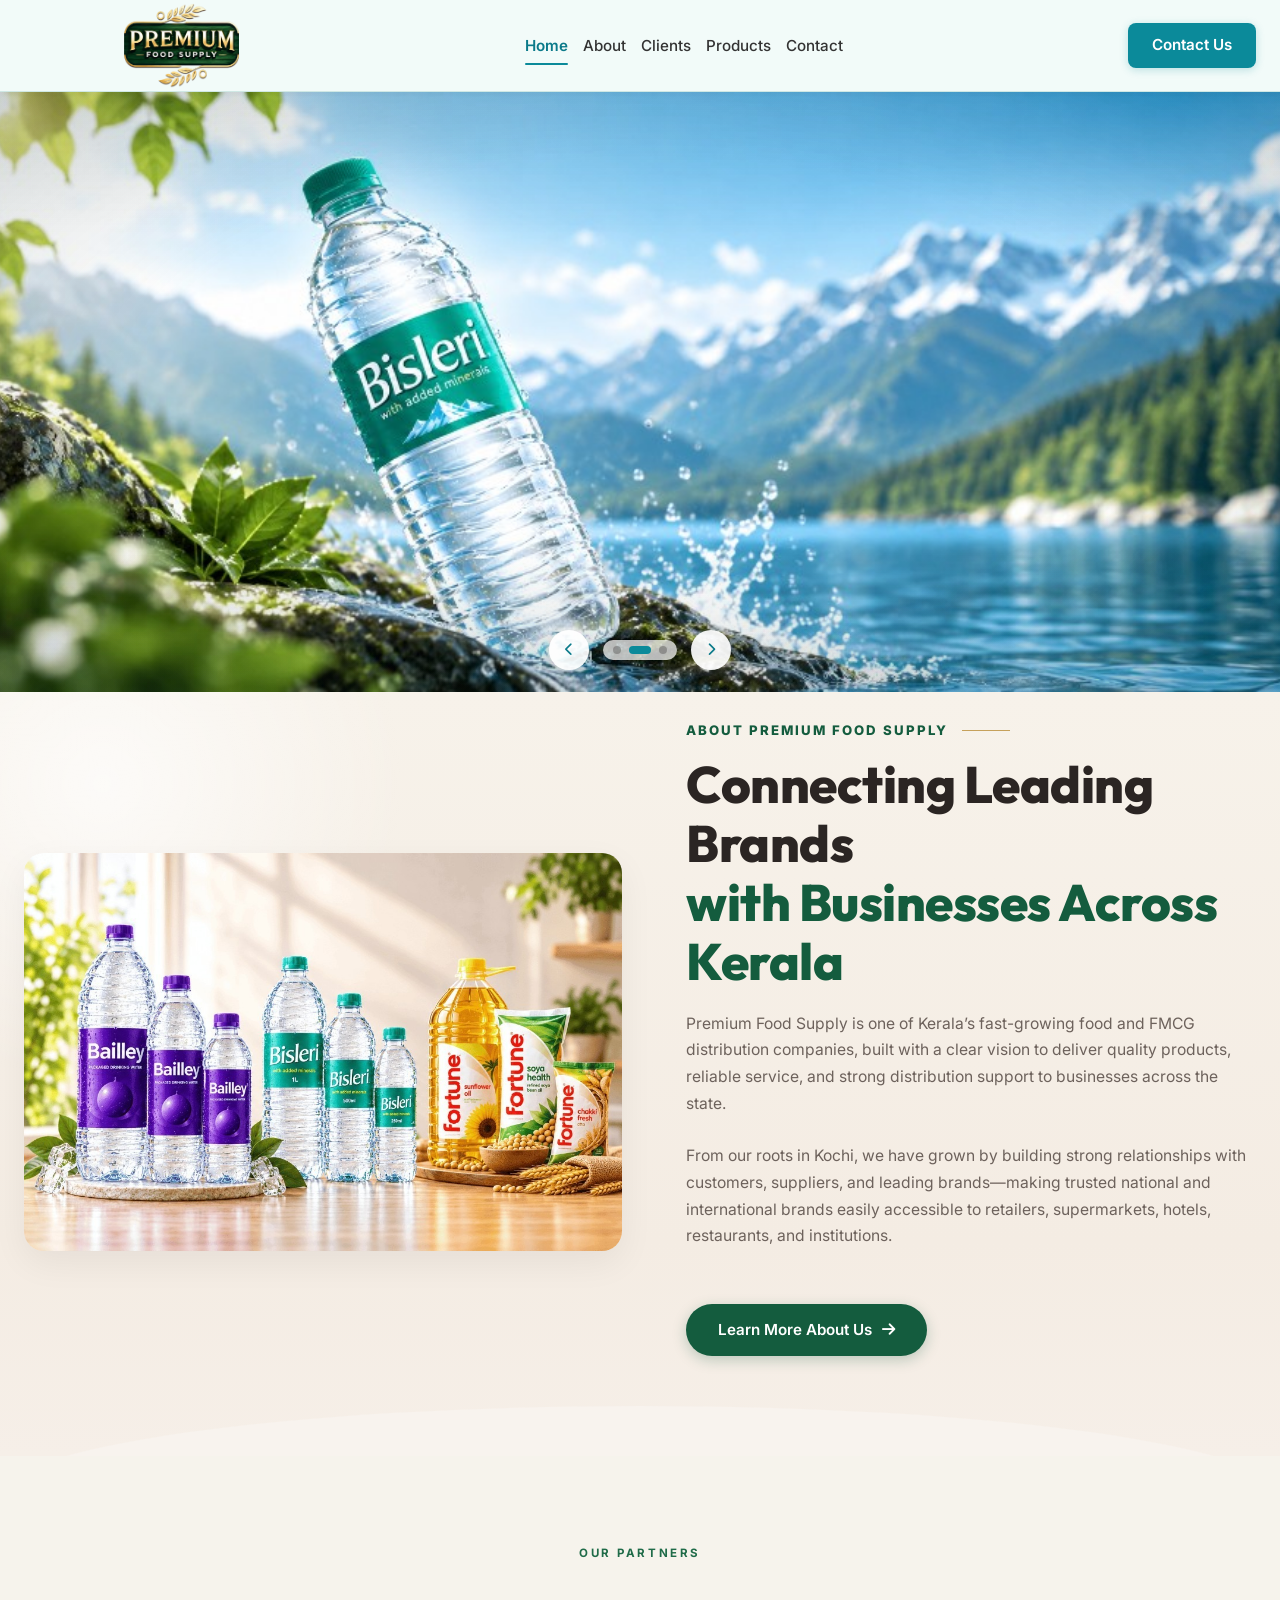
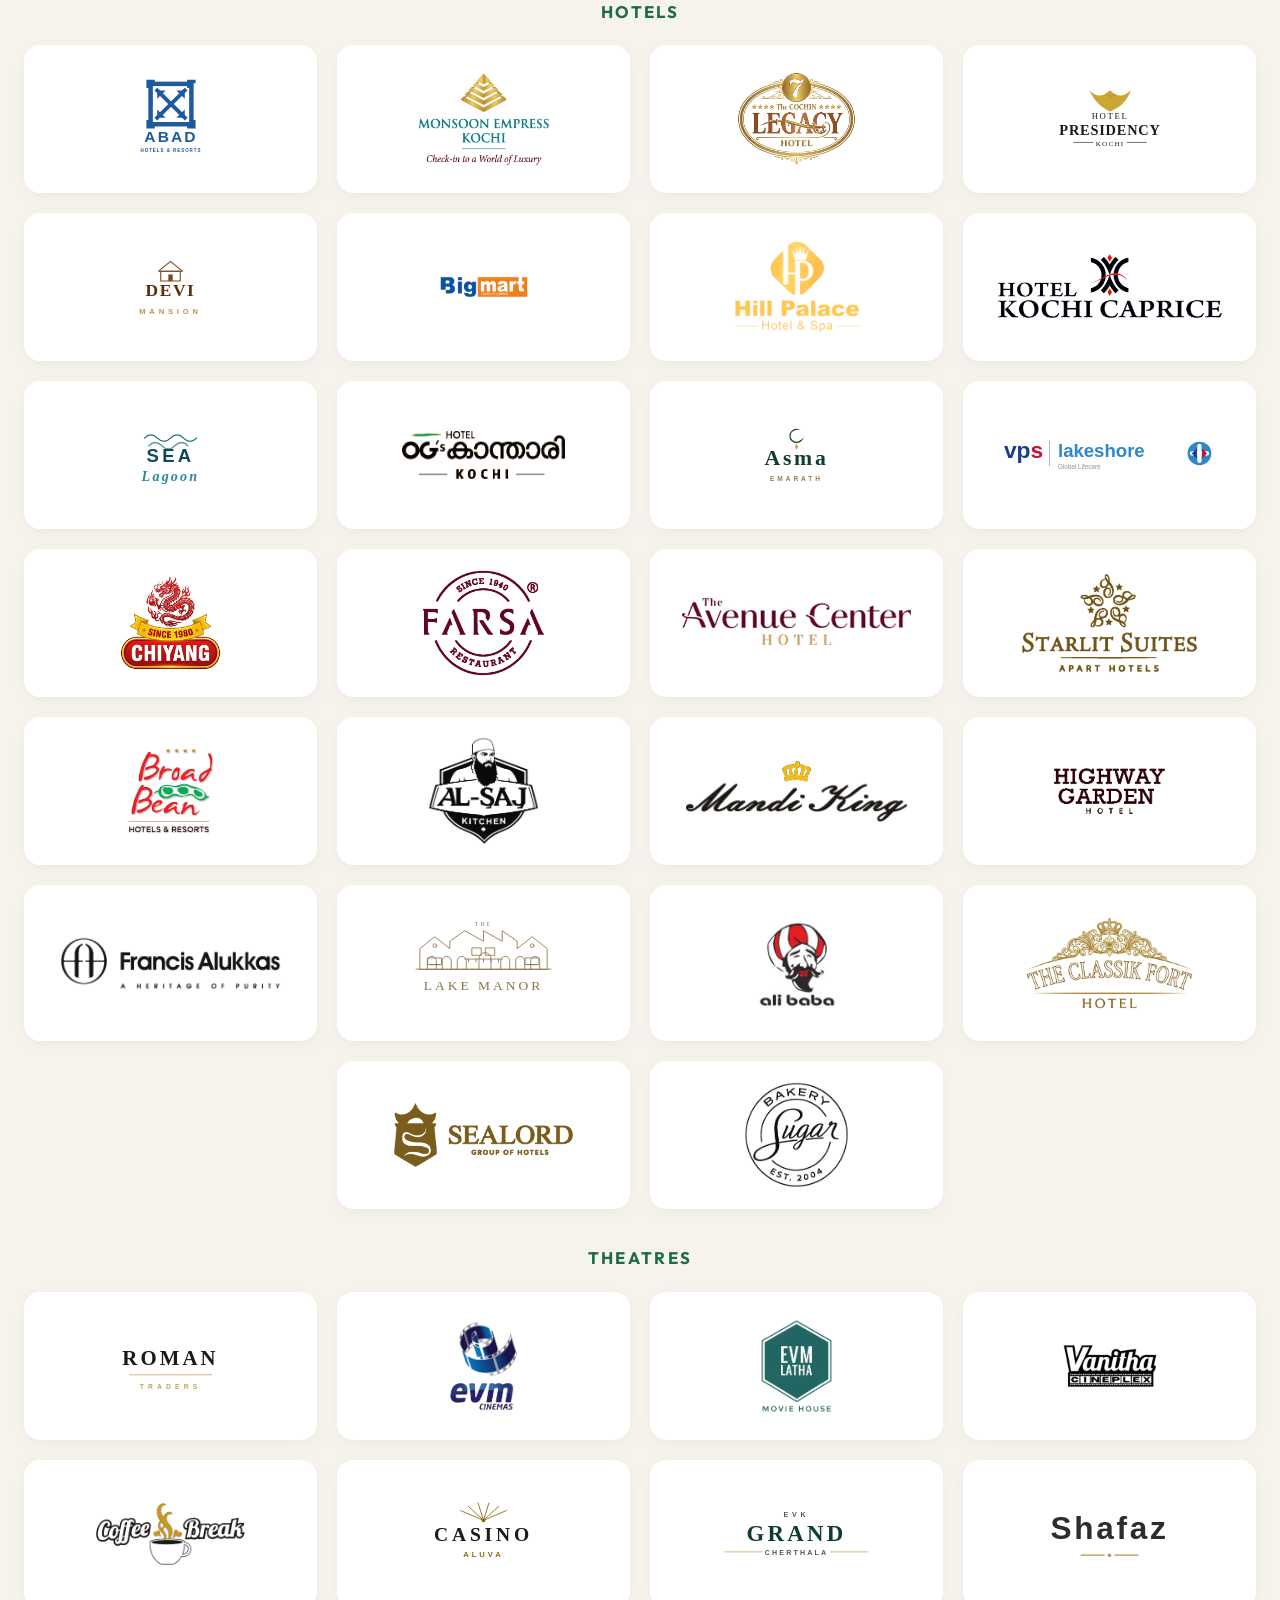
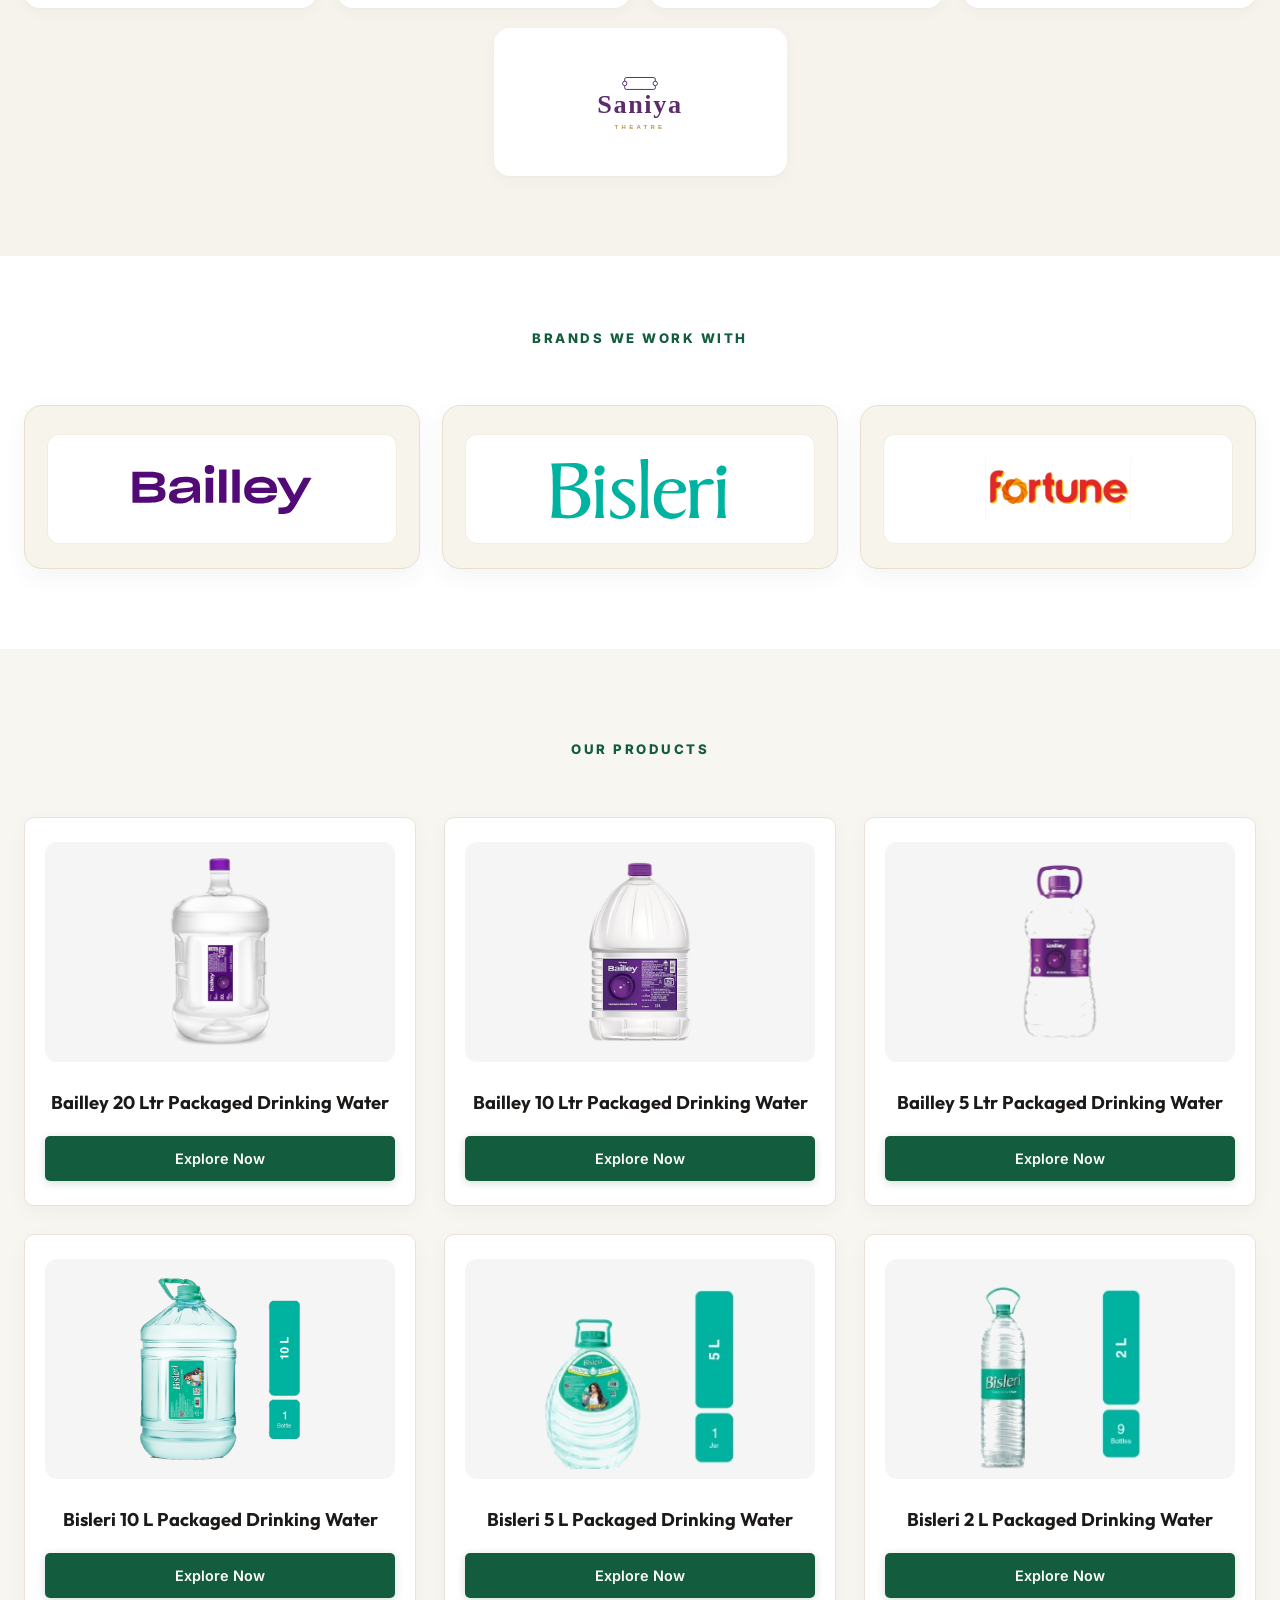
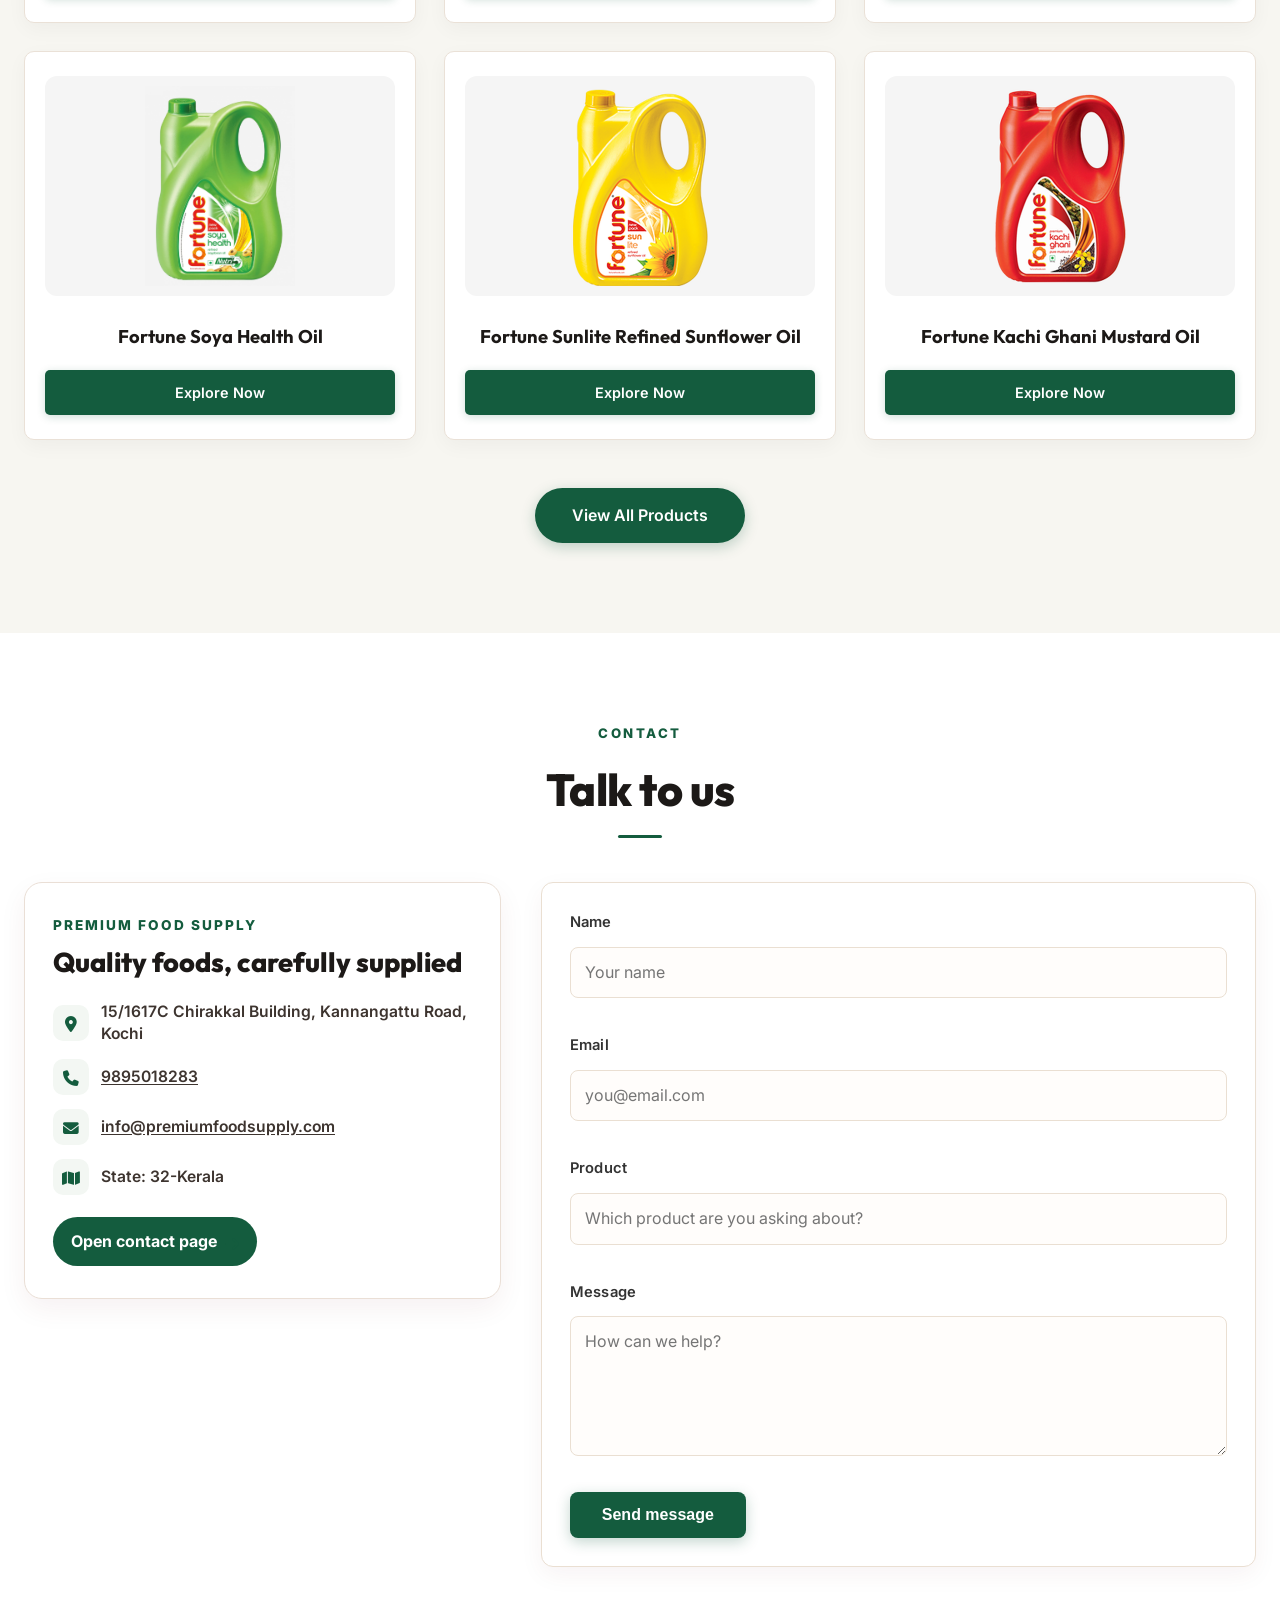
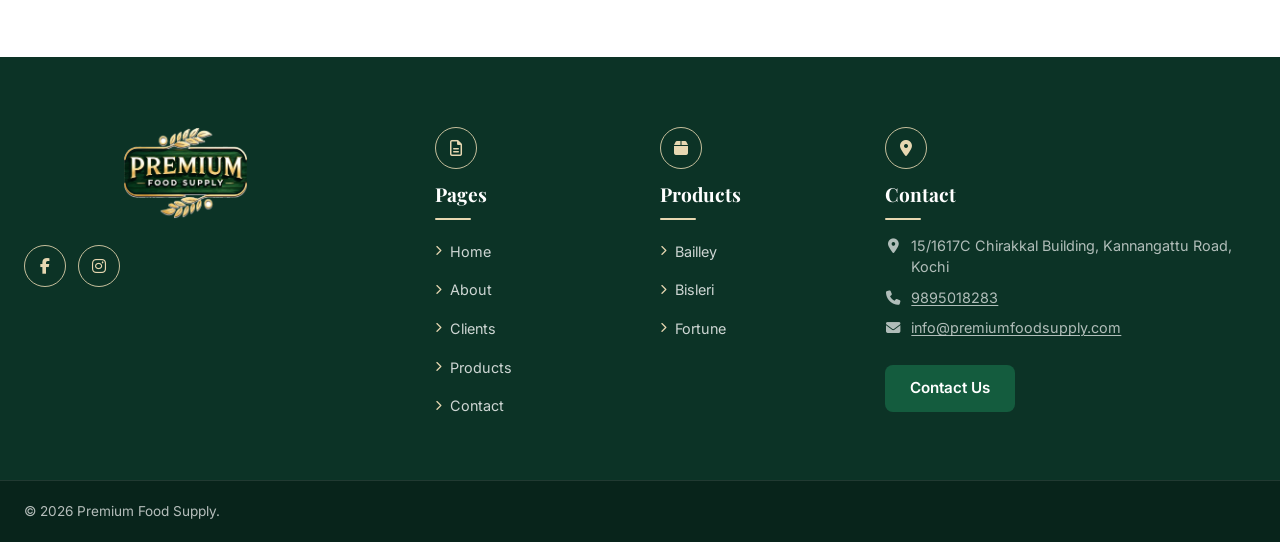
==== commit 5d7b6731: "Update navigation links across multiple HTML files for consistency - Reordered the 'Products' link i" ====
--- a/index.html
+++ b/index.html
@@ -26,8 +26,8 @@
             <ul class="nav-links">
                 <li><a href="index.html" class="active">Home</a></li>
                 <li><a href="about.html">About</a></li>
+                <li><a href="clients.html">Clients</a></li>
                 <li><a href="products.html">Products</a></li>
-                <li><a href="clients.html">Clients</a></li>
                 <li><a href="contact.html">Contact</a></li>
             </ul>
             <a href="contact.html" class="btn btn-nav-contact">Contact Us</a>
@@ -249,8 +249,8 @@
                 <ul>
                     <li><a href="index.html">Home</a></li>
                     <li><a href="about.html">About</a></li>
+                    <li><a href="clients.html">Clients</a></li>
                     <li><a href="products.html">Products</a></li>
-                    <li><a href="clients.html">Clients</a></li>
                     <li><a href="contact.html">Contact</a></li>
                 </ul>
             </div>
--- a/css/style.css
+++ b/css/style.css
@@ -2215,6 +2215,7 @@
 .footer-social {
     display: flex;
     align-items: center;
+    justify-content: flex-start;
     gap: 12px;
     margin-top: 18px;
 }
@@ -2223,21 +2224,29 @@
     display: inline-flex;
     align-items: center;
     justify-content: center;
-    width: 40px;
-    height: 40px;
-    border-radius: 999px;
-    background: rgba(255, 255, 255, 0.1);
-    border: 1px solid rgba(255, 255, 255, 0.22);
-    color: #ffffff;
+    width: 42px;
+    height: 42px;
+    border-radius: 50%;
+    background: transparent;
+    border: 1.5px solid rgba(231, 215, 177, 0.85);
+    color: #e7d7b1;
     font-size: 1rem;
-    transition: background 0.2s ease, border-color 0.2s ease, transform 0.2s ease;
-}
-
-.footer-social a:hover {
-    background: rgba(198, 161, 91, 0.28);
-    border-color: rgba(198, 161, 91, 0.7);
+    text-decoration: none;
+    transition: background 0.22s ease, border-color 0.22s ease, color 0.22s ease, transform 0.22s ease, box-shadow 0.22s ease;
+}
+
+.footer-social a:hover,
+.footer-social a:focus-visible {
+    background: rgba(231, 215, 177, 0.16);
+    border-color: #e7d7b1;
     color: #ffffff;
     transform: translateY(-2px);
+    box-shadow: 0 6px 16px rgba(0, 0, 0, 0.18);
+    outline: none;
+}
+
+.footer-social a i {
+    line-height: 1;
 }
 
 .footer-col h4 {
@@ -5123,19 +5132,36 @@
 
     .footer .container {
         display: grid !important;
-        grid-template-columns: 1fr !important;
-        gap: 28px !important;
-        margin-bottom: 20px !important;
+        grid-template-columns: 1fr 1fr !important;
+        column-gap: 24px !important;
+        row-gap: 0 !important;
+        margin-bottom: 18px !important;
         align-items: stretch !important;
     }
 
-    .footer .footer-col:first-child,
+    .footer .footer-col:first-child {
+        grid-column: 1 / -1;
+        width: 100%;
+        box-sizing: border-box;
+        margin-bottom: 22px;
+    }
+
     .footer .footer-col:nth-child(2),
-    .footer .footer-col:nth-child(3),
+    .footer .footer-col:nth-child(3) {
+        grid-column: auto;
+        width: 100%;
+        box-sizing: border-box;
+        align-self: stretch !important;
+        padding-bottom: 24px !important;
+    }
+
     .footer .footer-col:last-child {
         grid-column: 1 / -1;
         width: 100%;
         box-sizing: border-box;
+        margin-top: 4px;
+        padding-top: 22px !important;
+        border-top: 1px solid rgba(231, 215, 177, 0.22);
     }
 
     #link,
@@ -5190,7 +5216,7 @@
         display: flex !important;
         flex-direction: column !important;
         align-items: flex-start !important;
-        gap: 12px !important;
+        gap: 10px !important;
         text-align: left !important;
     }
 
@@ -5198,21 +5224,66 @@
     .footer .footer-col:nth-child(3),
     .footer .footer-col:last-child {
         background: transparent !important;
-        border: none !important;
+        border-left: none !important;
+        border-right: none !important;
+        border-bottom: none !important;
         border-radius: 0 !important;
-        padding: 0 !important;
         align-items: flex-start !important;
         text-align: left !important;
         min-height: 0 !important;
         height: auto !important;
     }
 
+    .footer .footer-col:nth-child(2),
+    .footer .footer-col:nth-child(3) {
+        border-top: none !important;
+        padding-top: 0 !important;
+        padding-left: 0 !important;
+        padding-right: 0 !important;
+    }
+
     .footer .footer-col:first-child {
         background: transparent !important;
         border: none !important;
-        padding: 0 0 4px !important;
+        padding: 0 0 18px !important;
         align-items: center !important;
         text-align: center !important;
+        margin-bottom: 8px !important;
+    }
+
+    .footer .footer-col:first-child .footer-social {
+        display: inline-flex !important;
+        justify-content: center !important;
+        align-items: center !important;
+        gap: 16px !important;
+        margin: 12px auto 0 !important;
+        padding: 0 !important;
+        width: auto !important;
+    }
+
+    .footer .footer-col:first-child .footer-social a {
+        width: 48px !important;
+        height: 48px !important;
+        border-radius: 50% !important;
+        border: 1.5px solid rgba(231, 215, 177, 0.9) !important;
+        background: rgba(231, 215, 177, 0.06) !important;
+        color: #e7d7b1 !important;
+        font-size: 1.15rem !important;
+        box-shadow: none !important;
+        -webkit-tap-highlight-color: transparent;
+    }
+
+    .footer .footer-col:first-child .footer-social a:active,
+    .footer .footer-col:first-child .footer-social a:hover,
+    .footer .footer-col:first-child .footer-social a:focus-visible {
+        background: rgba(231, 215, 177, 0.2) !important;
+        border-color: #e7d7b1 !important;
+        color: #ffffff !important;
+        transform: translateY(-1px) !important;
+    }
+
+    .footer .footer-col:first-child .footer-social a i {
+        line-height: 1 !important;
     }
 
     .footer-heading {
@@ -5220,21 +5291,22 @@
         flex-direction: column !important;
         align-items: flex-start !important;
         gap: 8px !important;
-        margin: 0 0 4px !important;
+        margin: 0 0 2px !important;
         width: 100%;
+        min-height: 78px;
     }
 
     .footer-heading-icon {
-        width: 40px;
-        height: 40px;
-        font-size: 0.95rem;
+        width: 38px !important;
+        height: 38px !important;
+        font-size: 0.9rem !important;
     }
 
     .footer-heading h4,
     .footer-col h4 {
         margin: 0 !important;
         padding-bottom: 0 !important;
-        font-size: 1.25rem !important;
+        font-size: 1.2rem !important;
         font-weight: 700;
         letter-spacing: 0.01em;
         color: #ffffff !important;
@@ -5244,8 +5316,10 @@
     }
 
     .footer-heading h4::after {
-        width: 34px;
+        width: 32px;
+        height: 2px;
         margin-top: 8px;
+        background: #e7d7b1;
     }
 
     .footer .logo.light {
@@ -5270,7 +5344,7 @@
         display: flex !important;
         flex-direction: column !important;
         align-items: flex-start !important;
-        gap: 10px !important;
+        gap: 9px !important;
         padding: 0 !important;
         margin: 0 !important;
         width: 100% !important;
@@ -5283,7 +5357,7 @@
         width: auto !important;
         margin: 0 !important;
         padding: 0 !important;
-        line-height: 1.4;
+        line-height: 1.35;
     }
 
     .footer-col ul li a {
@@ -5293,16 +5367,17 @@
         gap: 8px !important;
         padding: 0 !important;
         margin: 0 !important;
-        line-height: 1.4;
+        line-height: 1.35;
         color: rgba(255, 255, 255, 0.9) !important;
-        font-size: 0.95rem !important;
+        font-size: 0.92rem !important;
         text-align: left !important;
     }
 
     .footer-col ul li a::before {
         flex: 0 0 auto;
-        width: 0.7rem;
+        width: 0.65rem;
         text-align: center;
+        font-size: 0.6rem;
     }
 
     .footer-col ul li a:hover {
@@ -5314,7 +5389,7 @@
         display: flex !important;
         flex-direction: column !important;
         align-items: flex-start !important;
-        gap: 12px !important;
+        gap: 11px !important;
         margin: 0 !important;
         width: 100% !important;
         max-width: 100% !important;
@@ -5334,7 +5409,7 @@
         text-align: left !important;
         line-height: 1.45;
         color: rgba(255, 255, 255, 0.9) !important;
-        font-size: 0.92rem !important;
+        font-size: 0.9rem !important;
     }
 
     .footer .contact-info p i {
@@ -5343,7 +5418,7 @@
         margin: 3px 0 0 !important;
         text-align: center !important;
         color: #e7d7b1 !important;
-        font-size: 0.95rem !important;
+        font-size: 0.9rem !important;
     }
 
     .footer .contact-info p span {
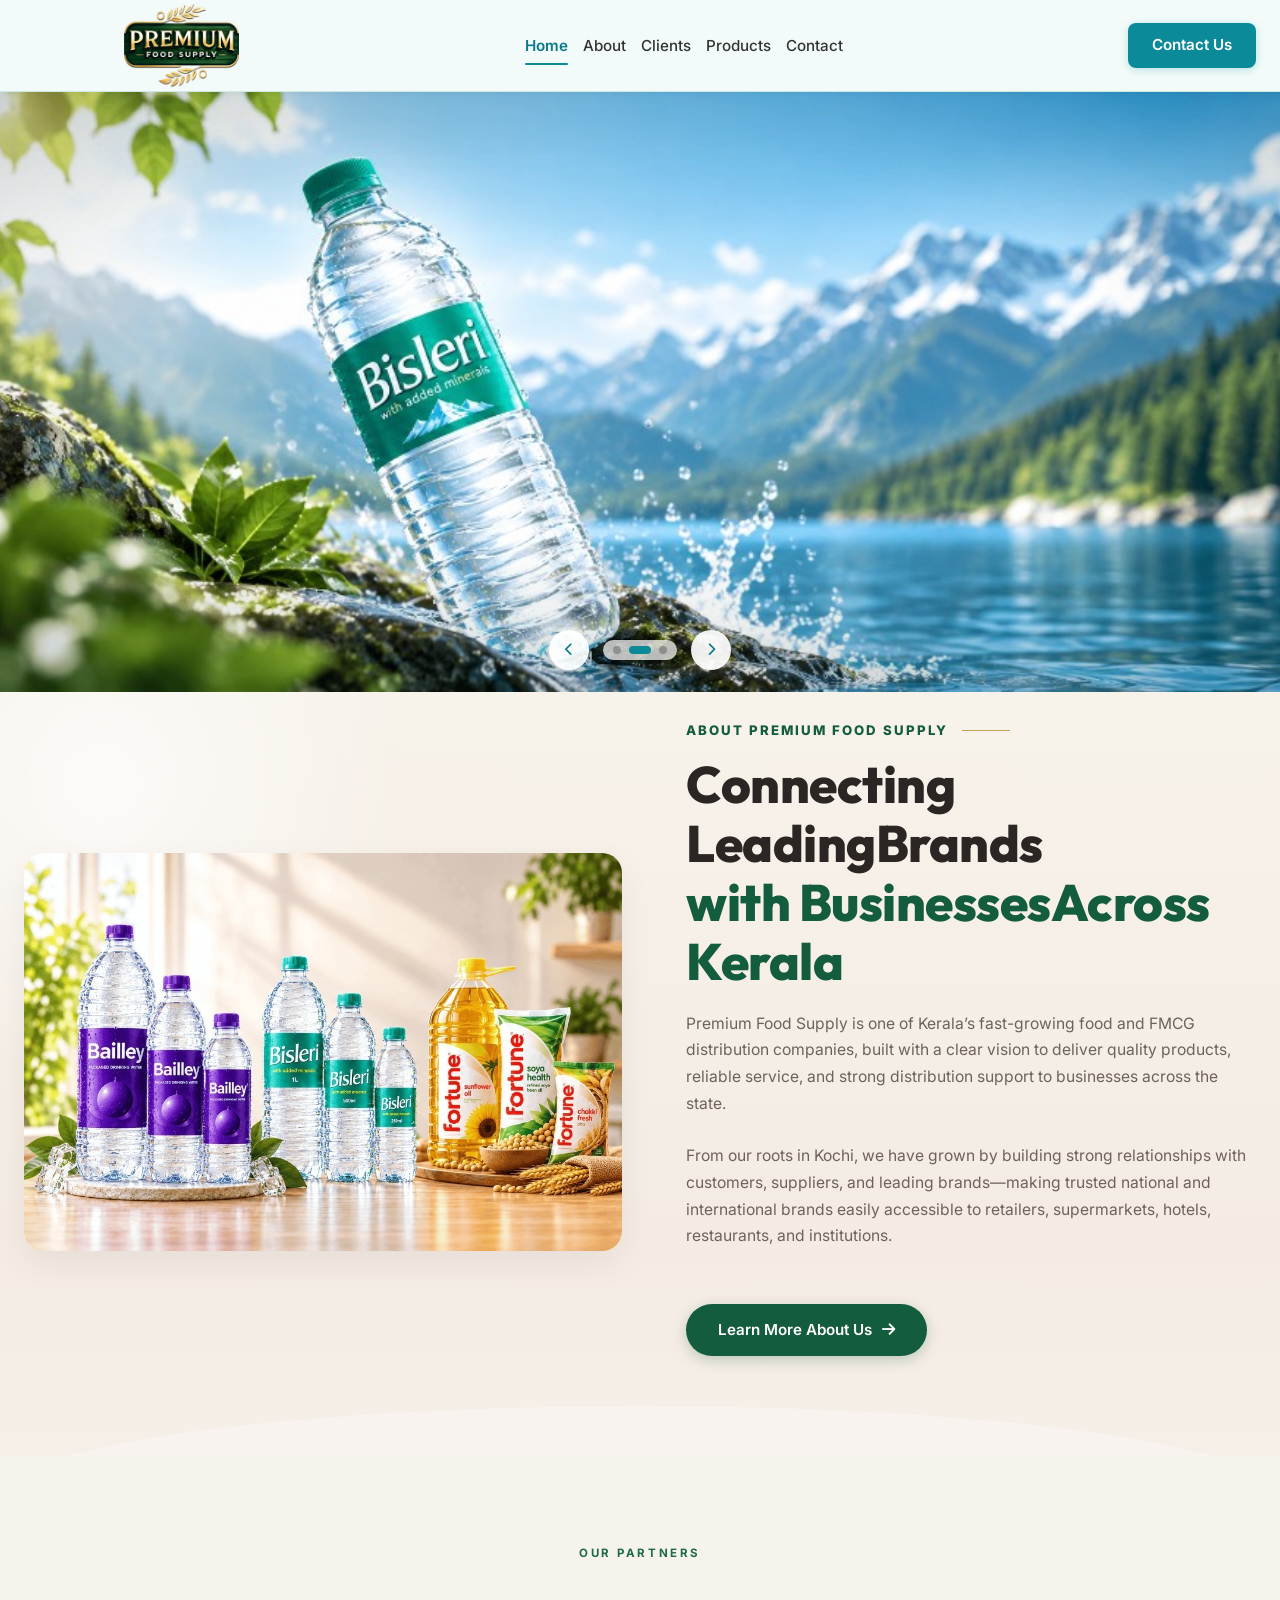
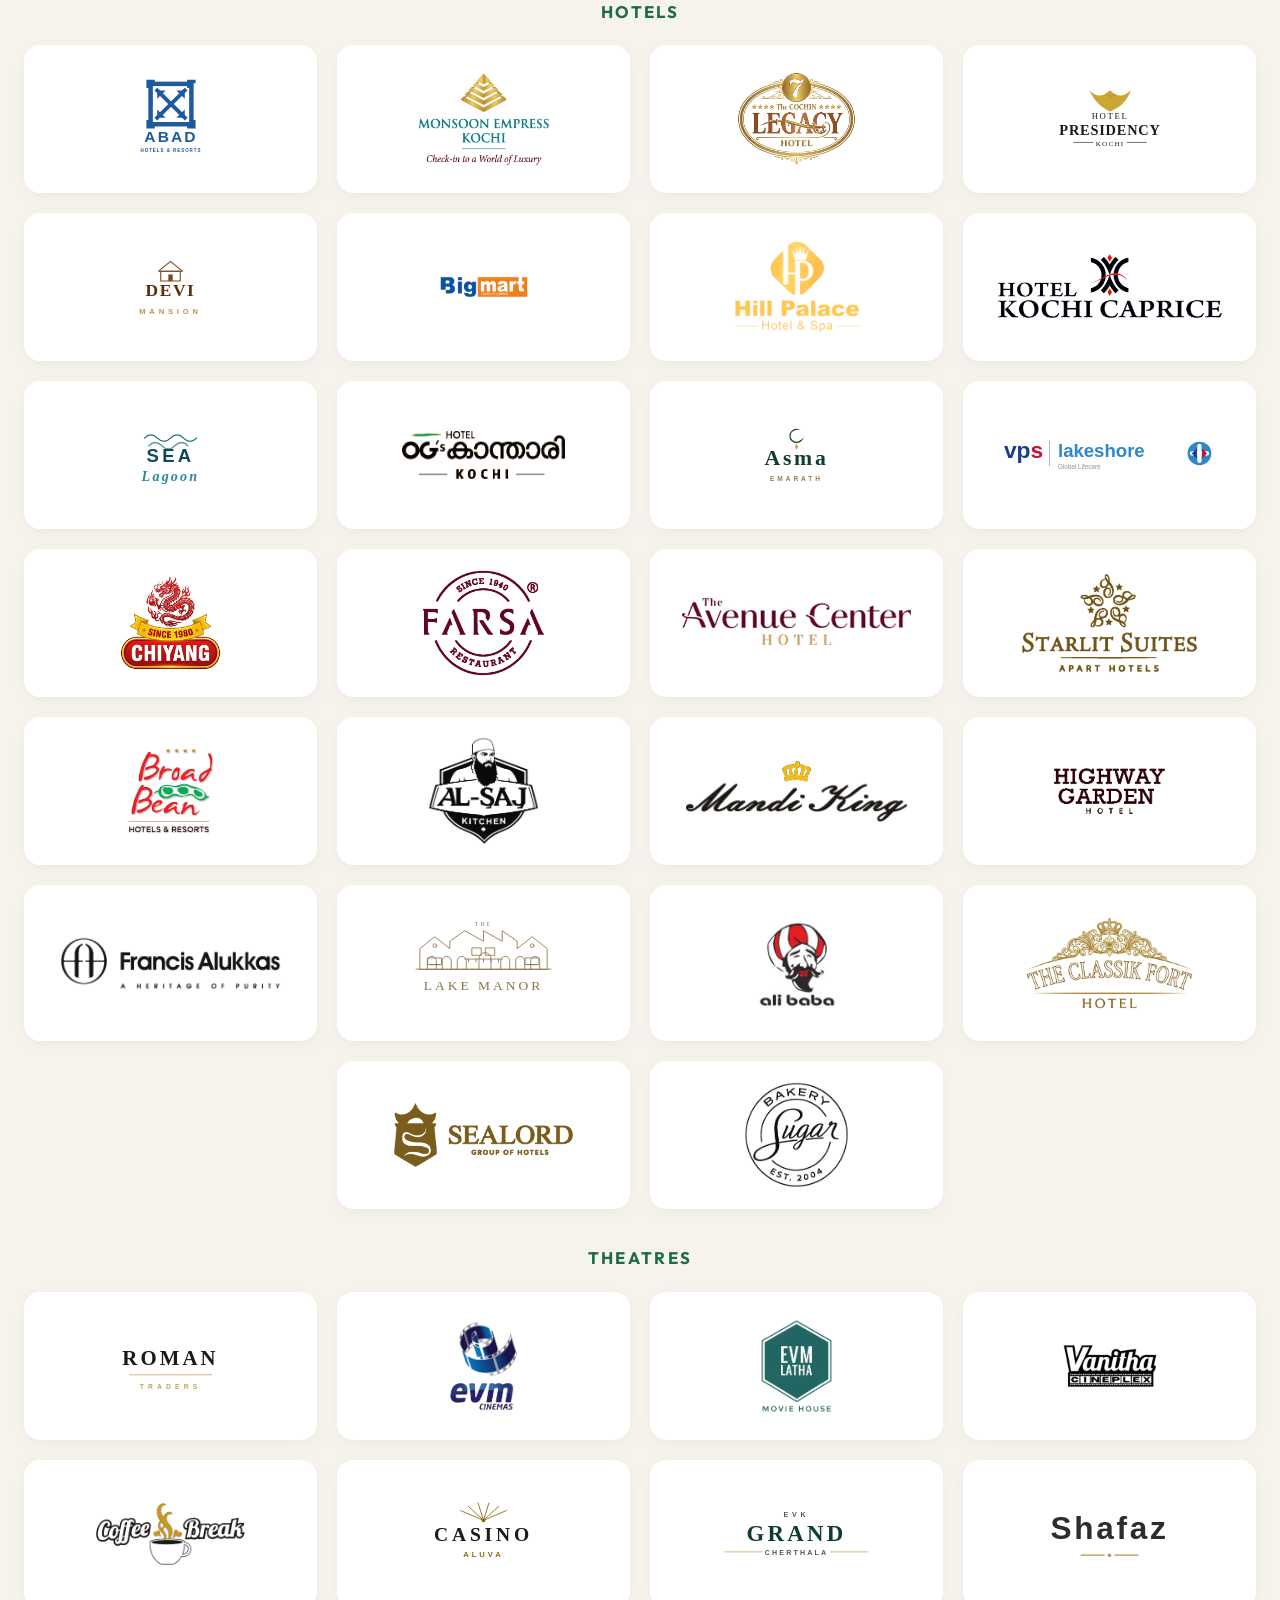
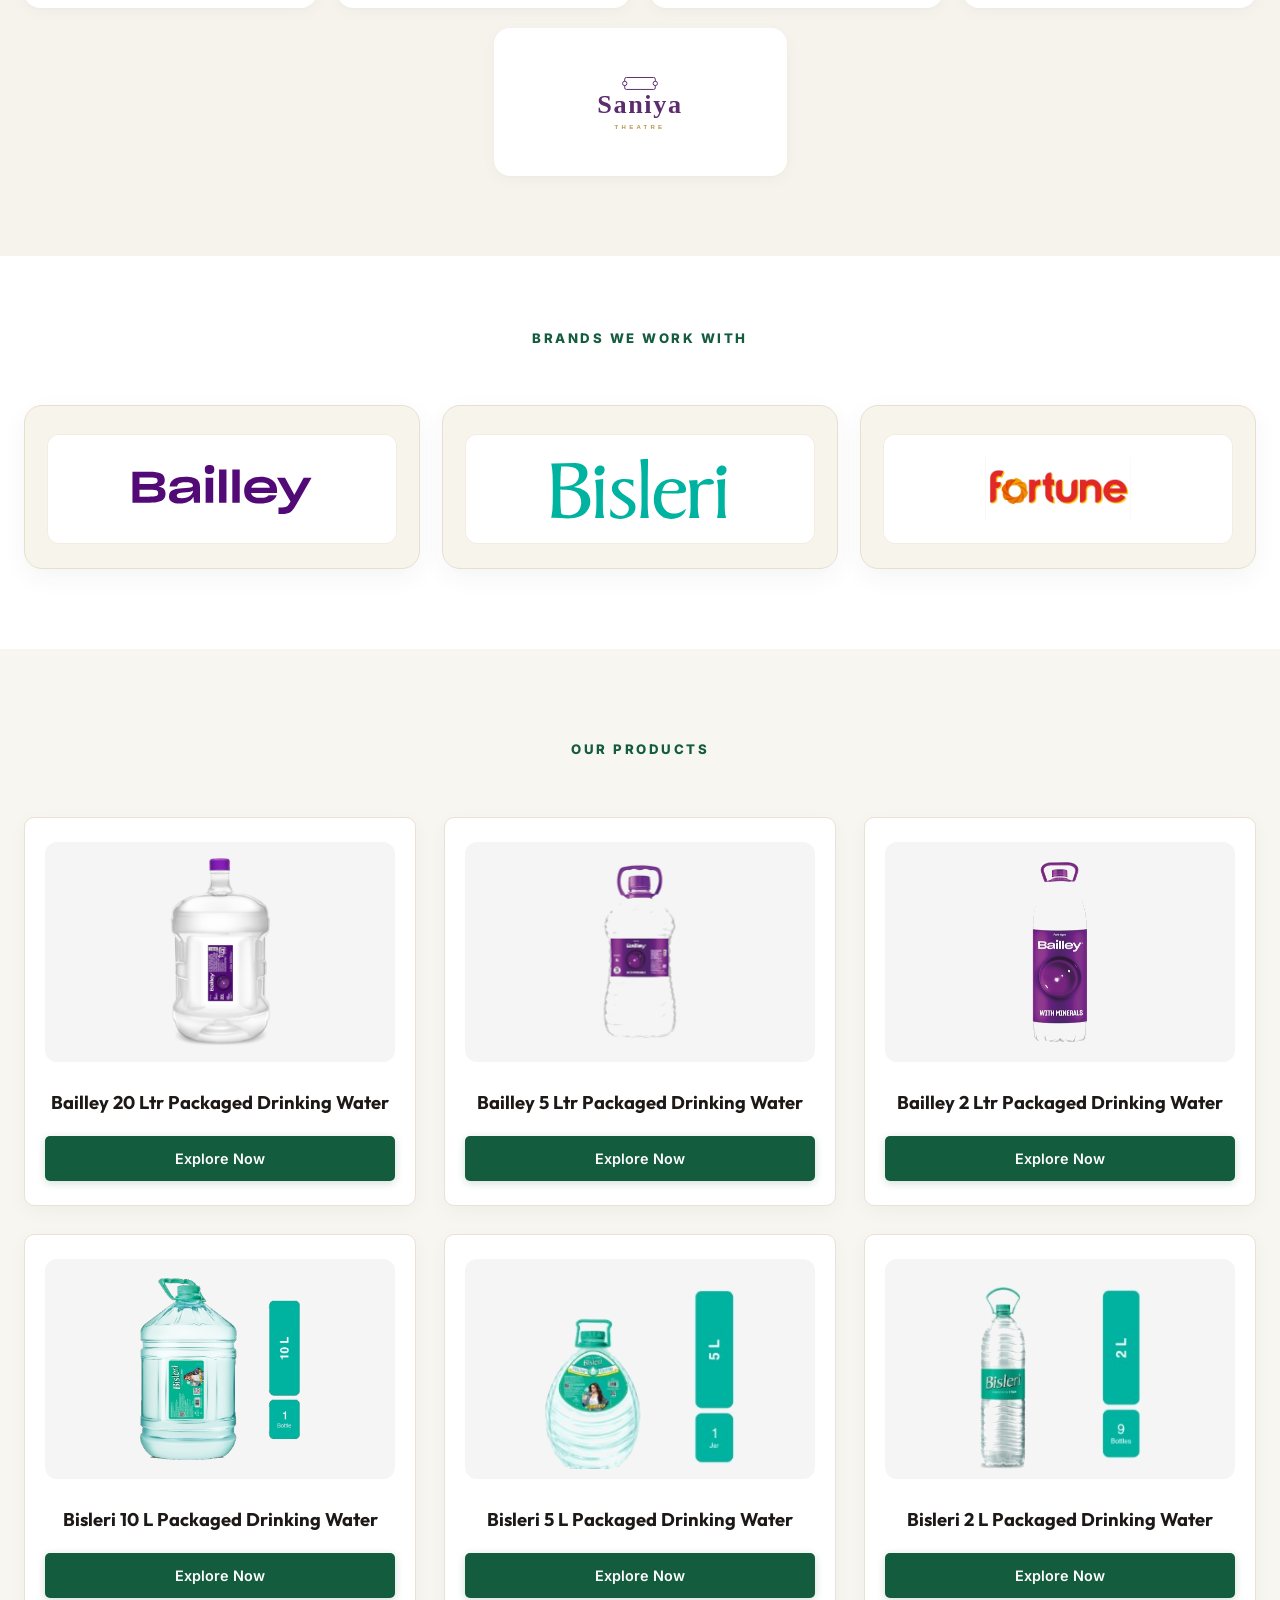
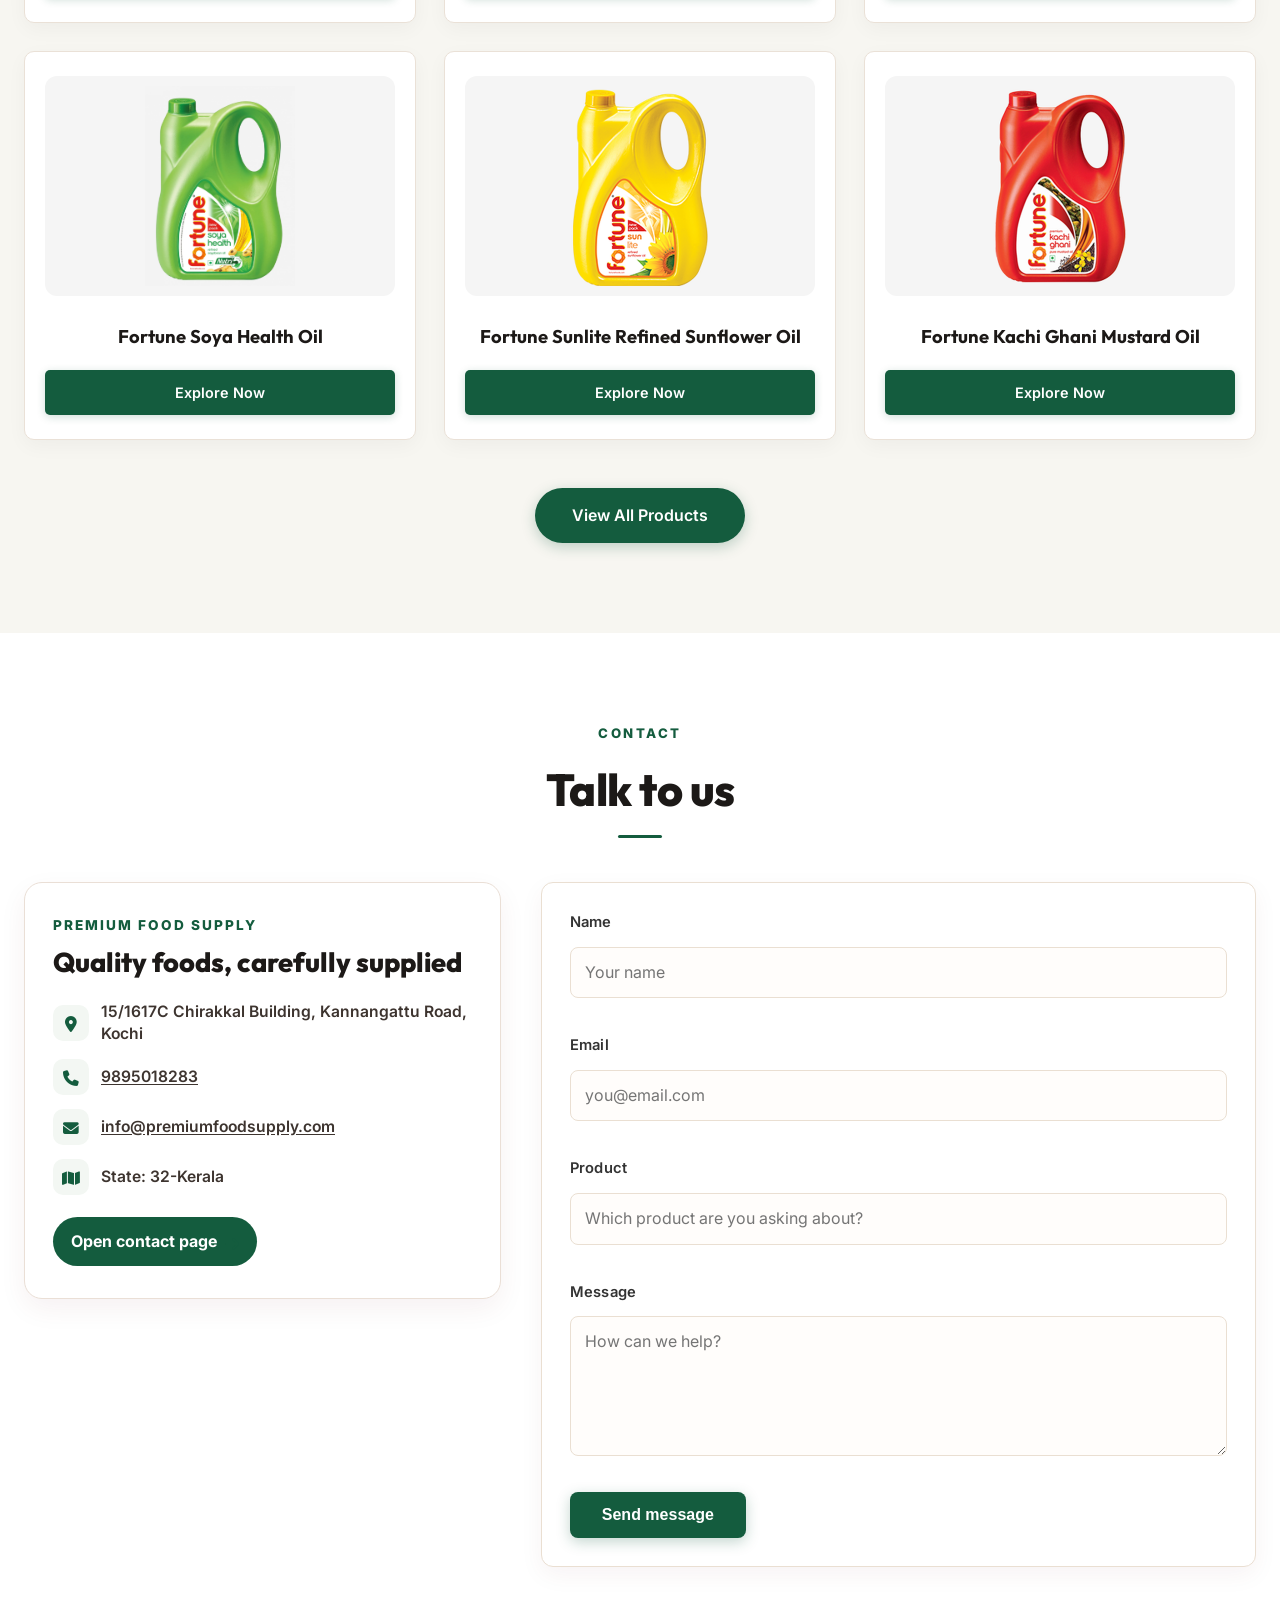
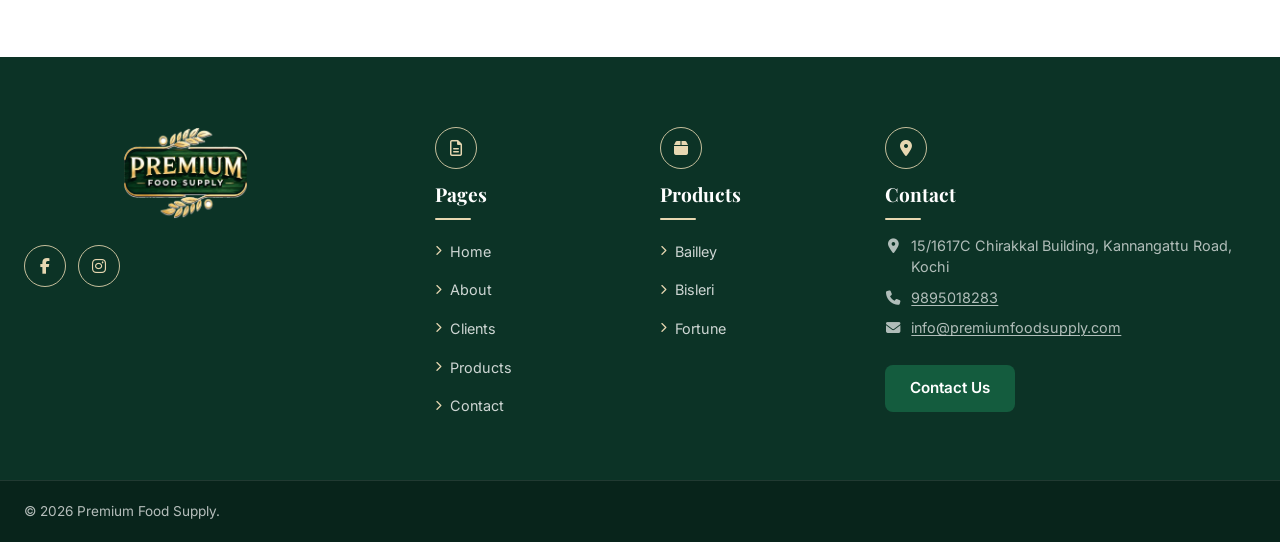
==== commit 3563010c: "Refactor about section for improved layout and content clarity - Updated the about section in both a" ====
--- a/index.html
+++ b/index.html
@@ -38,16 +38,16 @@
         <div class="hero-bg-container">
             <div class="hero-slides">
                 <picture class="hero-photo hero-photo-bailley is-active">
-                    <source media="(max-width: 768px)" srcset="images/hero/hero-bailley-mobile.jpg?v=4">
-                    <img src="images/hero/hero-bailley-bg.jpg?v=4" alt="Bailley packaged drinking water" decoding="async" fetchpriority="high">
+                    <source media="(min-width: 901px)" srcset="images/hero/hero-bailley-bg.jpg?v=10">
+                    <img src="images/hero/hero-bailley-mobile.jpg?v=11" alt="Bailley packaged drinking water" decoding="async" fetchpriority="high">
                 </picture>
                 <picture class="hero-photo hero-photo-bisleri">
-                    <source media="(min-width: 901px)" srcset="images/hero/hero-bisleri-bg.jpg?v=9">
-                    <img src="images/hero/hero-bisleri-mobile.jpg?v=9" alt="Bisleri packaged drinking water" decoding="async">
+                    <source media="(min-width: 901px)" srcset="images/hero/hero-bisleri-bg.jpg?v=10">
+                    <img src="images/hero/hero-bisleri-mobile.jpg?v=12" alt="Bisleri packaged drinking water" decoding="async">
                 </picture>
                 <picture class="hero-photo hero-photo-fortune">
-                    <source media="(min-width: 901px)" srcset="images/hero/hero-fortune-bg.jpg?v=7">
-                    <img src="images/hero/hero-fortune-mobile.jpg?v=7" alt="Fortune edible oils and foods" decoding="async" fetchpriority="high">
+                    <source media="(min-width: 901px)" srcset="images/hero/hero-fortune-bg.jpg?v=10">
+                    <img src="images/hero/hero-fortune-mobile.jpg?v=12" alt="Fortune edible oils and foods" decoding="async">
                 </picture>
             </div>
             <div class="hero-overlay-shade" aria-hidden="true"></div>
@@ -77,7 +77,7 @@
                             <span>ABOUT PREMIUM FOOD SUPPLY</span>
                             <span class="about-kicker-line"></span>
                         </div>
-                        <h2 class="about-title">Connecting Leading Brands<br><span class="highlight">with Businesses Across Kerala</span></h2>
+                        <h2 class="about-title">Connecting Leading<br class="br-m">Brands<br><span class="highlight">with Businesses<br class="br-m">Across Kerala</span></h2>
                         <p class="about-desc">Premium Food Supply is one of Kerala’s fast-growing food and FMCG distribution companies, built with a clear vision to deliver quality products, reliable service, and strong distribution support to businesses across the state.</p>
                         <p class="about-desc">From our roots in Kochi, we have grown by building strong relationships with customers, suppliers, and leading brands—making trusted national and international brands easily accessible to retailers, supermarkets, hotels, restaurants, and institutions.</p>
                         <div class="about-action-row about-action-row-desktop">
--- a/css/style.css
+++ b/css/style.css
@@ -1597,6 +1597,10 @@
     color: #145c3e;
 }
 
+.br-m {
+    display: none;
+}
+
 .about-desc {
     font-family: 'Inter', sans-serif;
     font-size: 1.025rem;
@@ -4894,7 +4898,7 @@
         background: transparent;
         border-radius: 0;
         padding: 22px 20px 8px;
-        text-align: left;
+        text-align: center;
     }
 
     #home-about .about-visual,
@@ -4936,7 +4940,7 @@
 
     #home-about .about-kicker,
     .about-kicker {
-        justify-content: flex-start;
+        justify-content: center;
         margin: 0 0 12px;
         padding: 0;
         color: #145c3e;
@@ -4949,18 +4953,25 @@
     .about-kicker-line {
         width: 36px;
         background: #d4c4a0;
+        margin-left: auto;
+        margin-right: auto;
     }
 
     .about-title,
     #home-about .about-title {
         font-size: 1.85rem !important;
-        line-height: 1.2;
-        text-align: left !important;
-        max-width: none !important;
-        width: auto !important;
-        margin: 0 0 14px !important;
+        line-height: 1.25;
+        text-align: center !important;
+        max-width: 18ch !important;
+        width: 100% !important;
+        margin: 0 auto 14px !important;
         padding: 0;
         color: #145c3e;
+    }
+
+    .about-title .br-m,
+    #home-about .about-title .br-m {
+        display: inline;
     }
 
     .about-title .highlight,
@@ -4973,10 +4984,10 @@
     #home-about .about-content p,
     #home-about .about-desc {
         font-size: 0.98rem !important;
-        text-align: left !important;
+        text-align: center !important;
         max-width: none !important;
         width: auto !important;
-        margin: 0 0 14px !important;
+        margin: 0 auto 14px !important;
         padding: 0;
         color: #6b7280;
         line-height: 1.65;
@@ -6811,7 +6822,7 @@
         object-position: center center !important;
         filter: none !important;
         image-rendering: auto !important;
-        background-color: #4a1a6b;
+        background-color: #3a1458;
         max-width: none !important;
         min-width: 100% !important;
         min-height: 100% !important;
@@ -6825,7 +6836,7 @@
         object-position: center center !important;
         filter: none !important;
         image-rendering: auto !important;
-        background-color: #0a6b8a;
+        background-color: #1a6b8a;
         max-width: none !important;
         min-width: 100% !important;
         min-height: 100% !important;
@@ -6839,7 +6850,7 @@
         object-position: center center !important;
         filter: none !important;
         image-rendering: auto !important;
-        background-color: #f3efe8;
+        background-color: #f5ebe0;
         max-width: none !important;
         min-width: 100% !important;
         min-height: 100% !important;
@@ -6848,7 +6859,15 @@
     }
 
     .hero.is-bailley {
-        background-color: #4a1a6b;
+        background-color: #3a1458;
+    }
+
+    .hero.is-bisleri {
+        background-color: #1a6b8a;
+    }
+
+    .hero.is-fortune {
+        background-color: #f5ebe0;
     }
 }
 
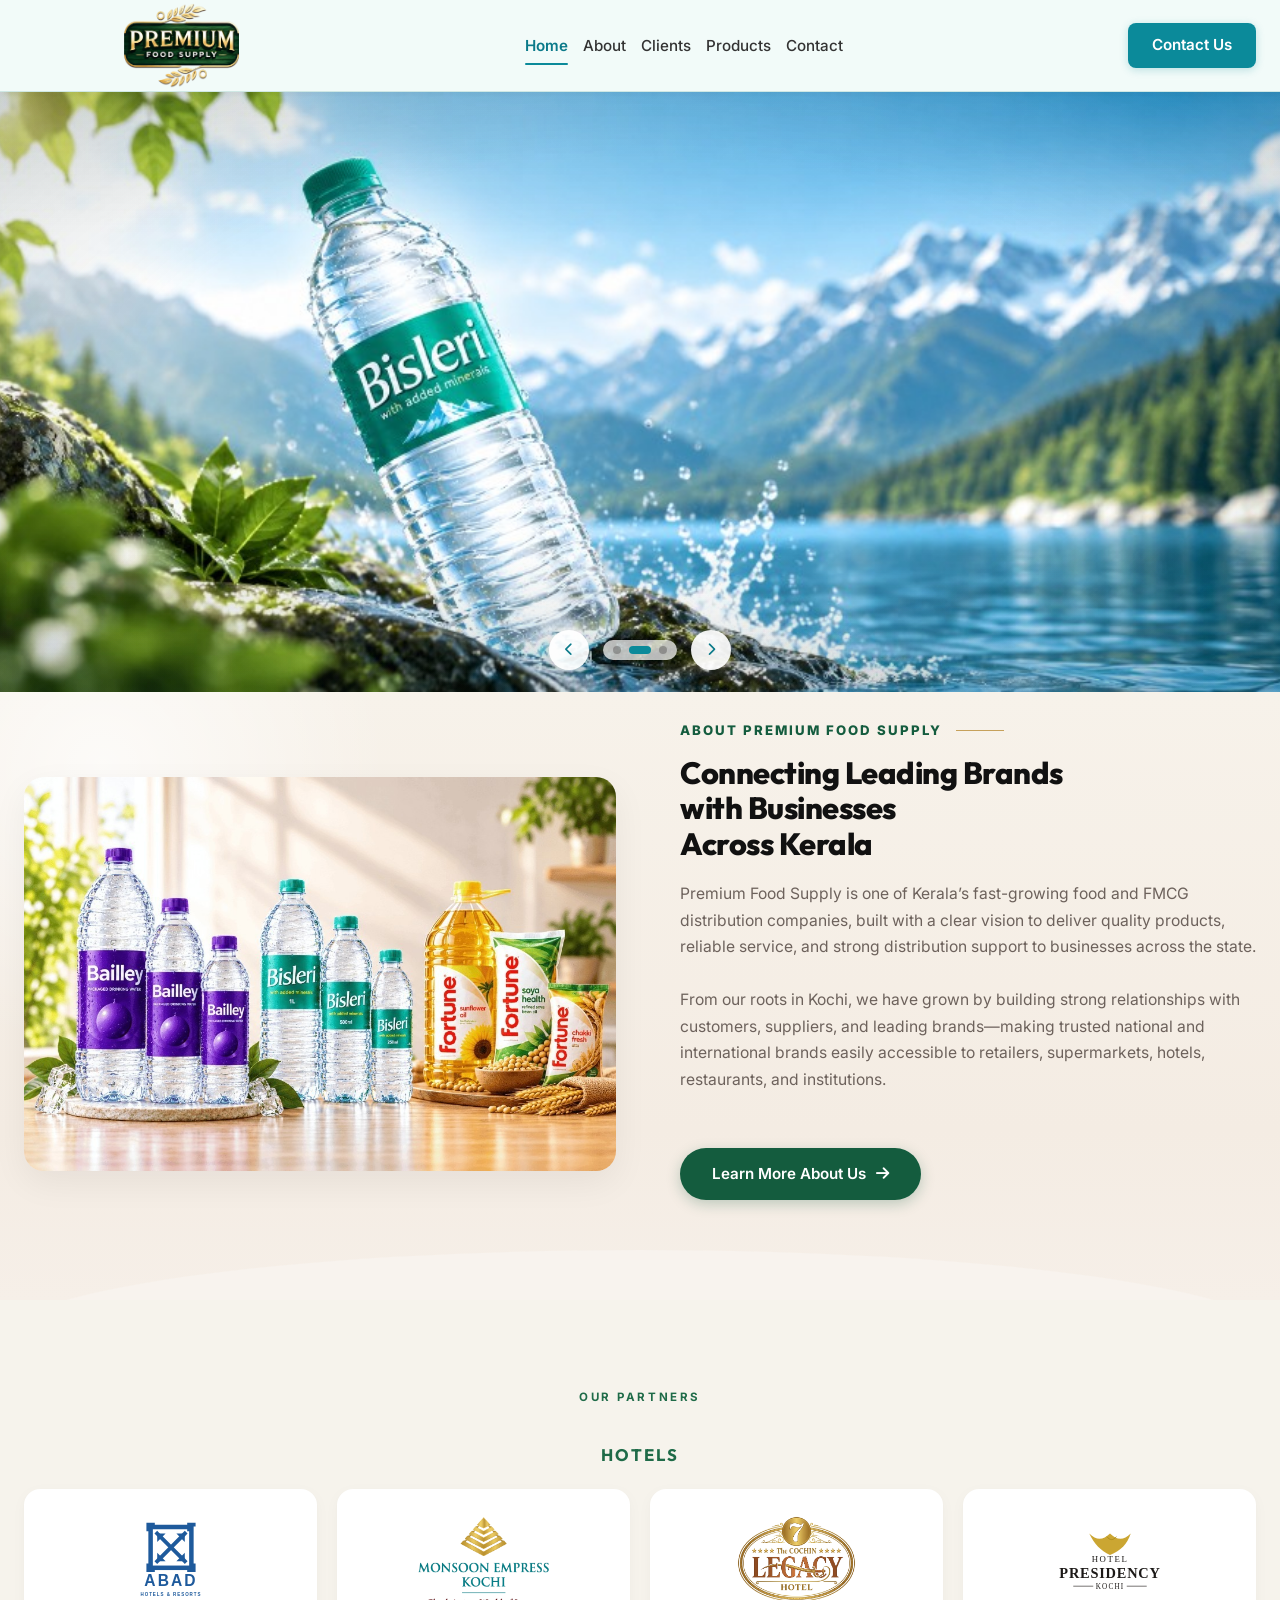
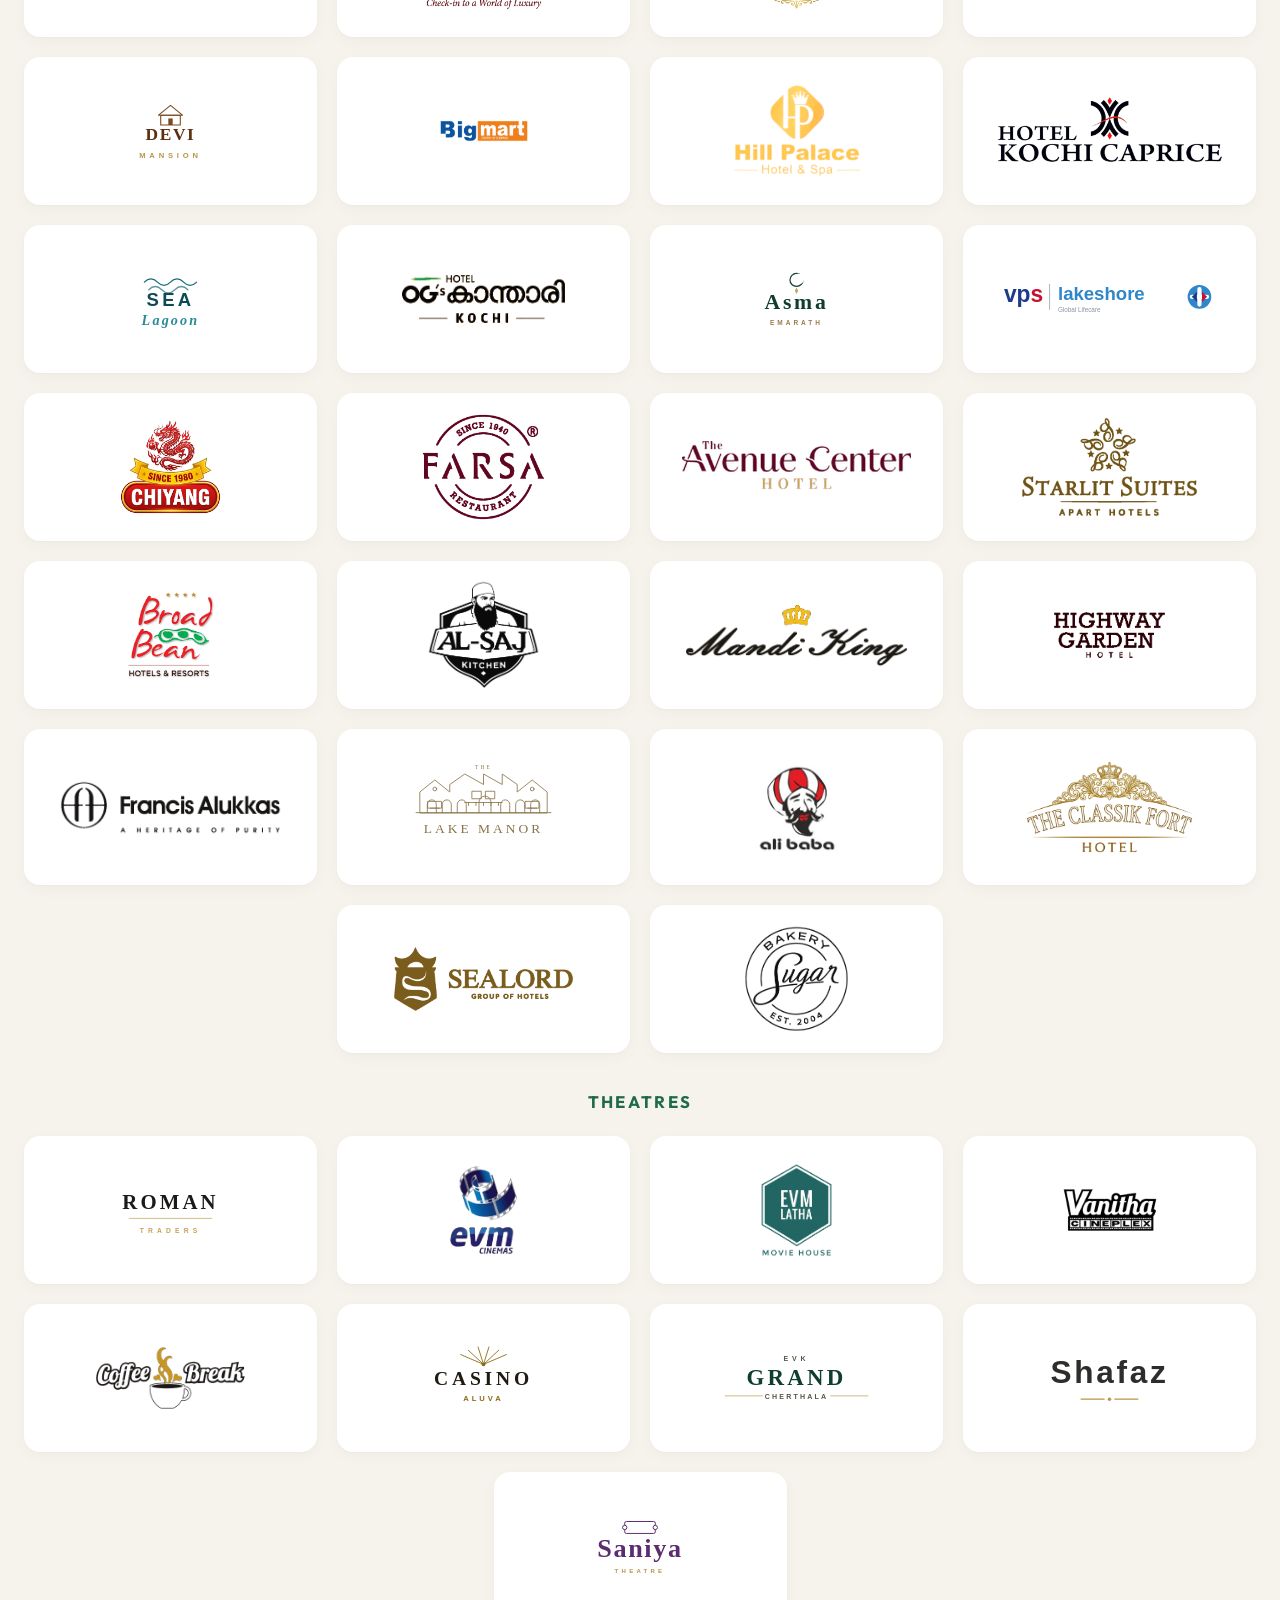
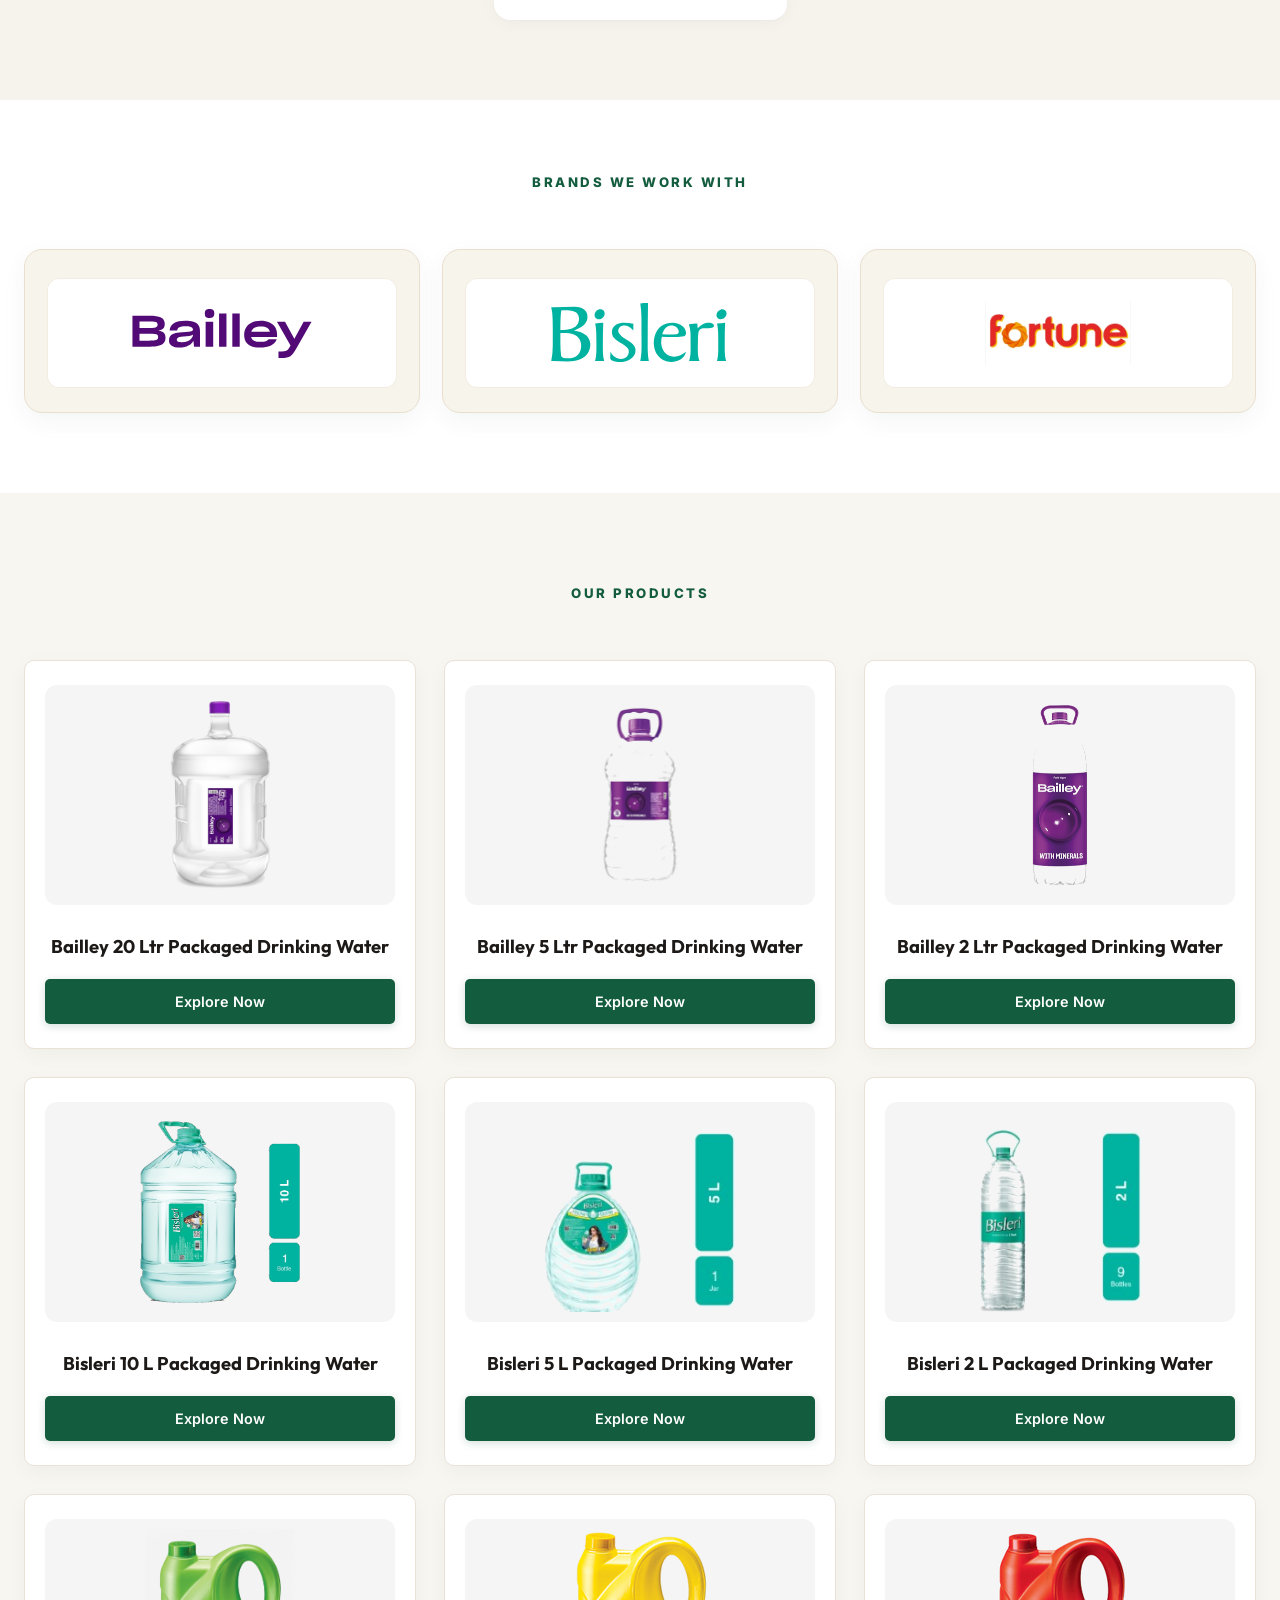
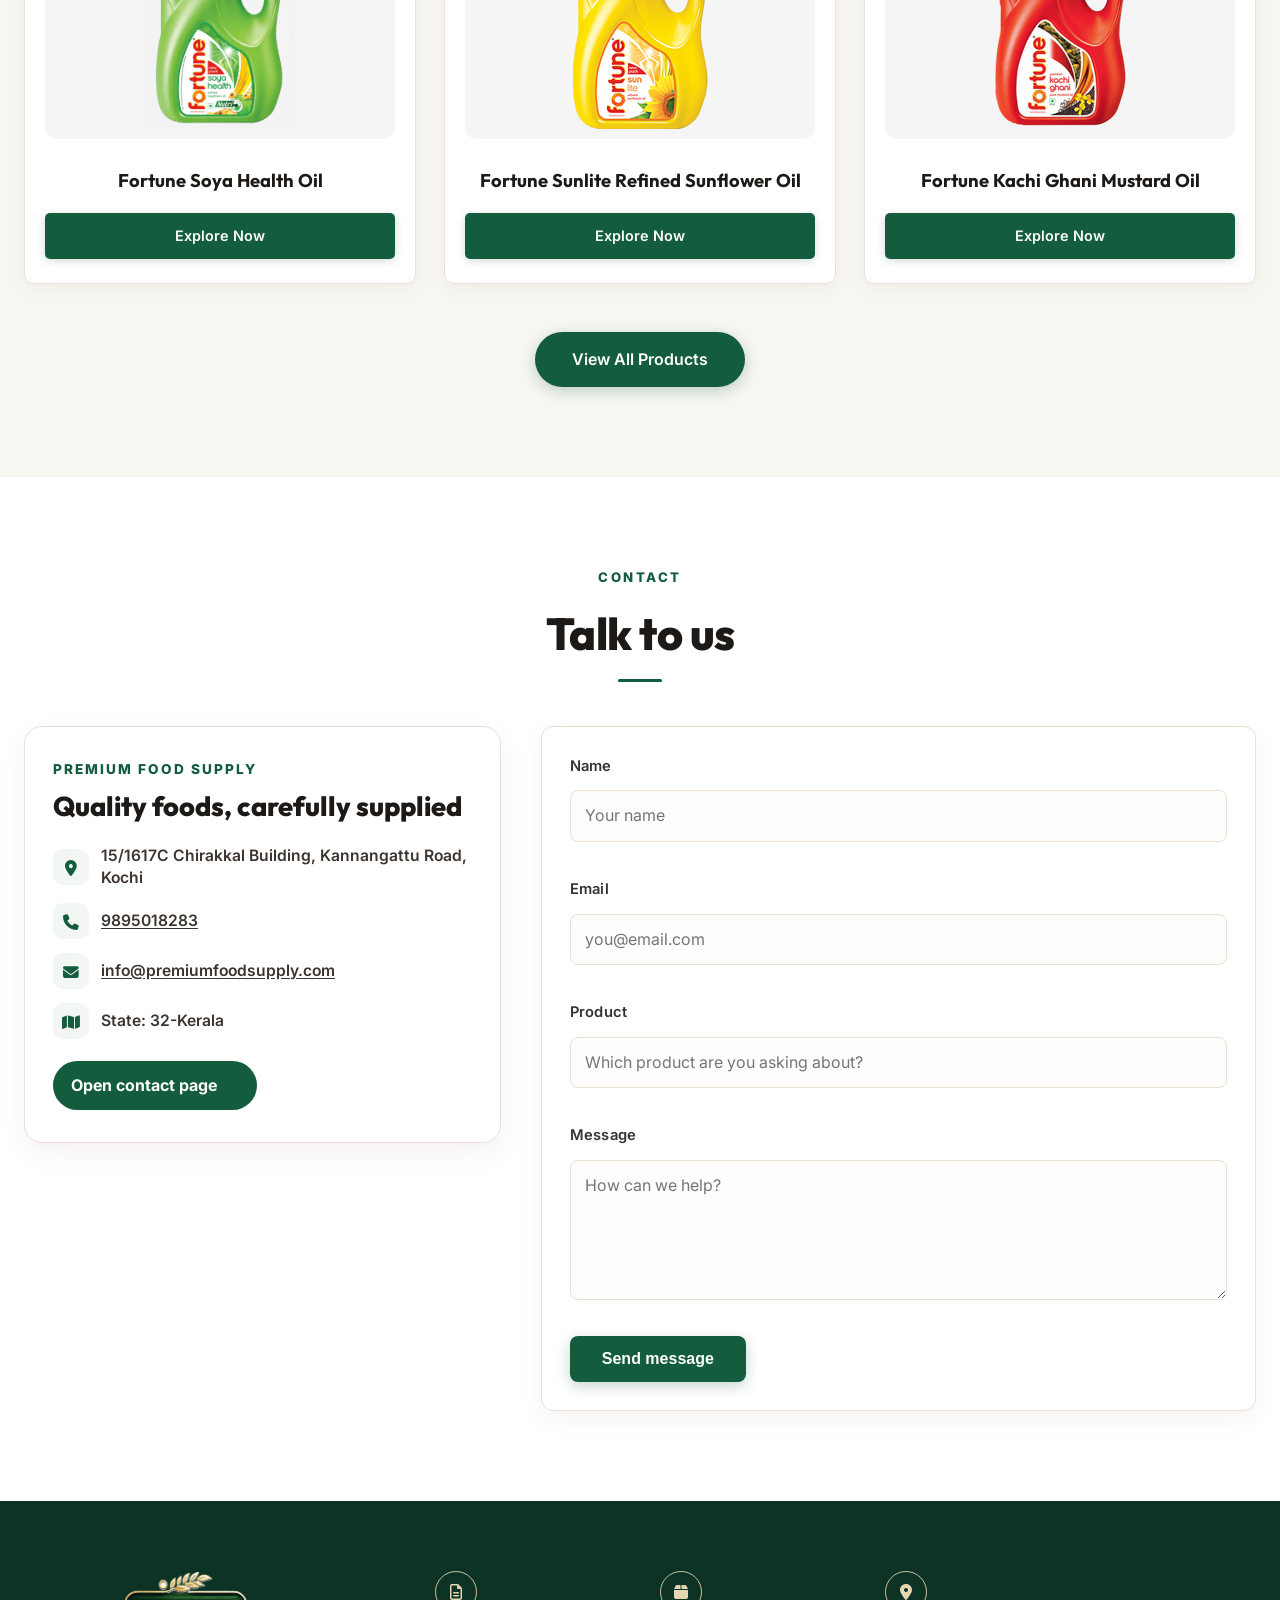
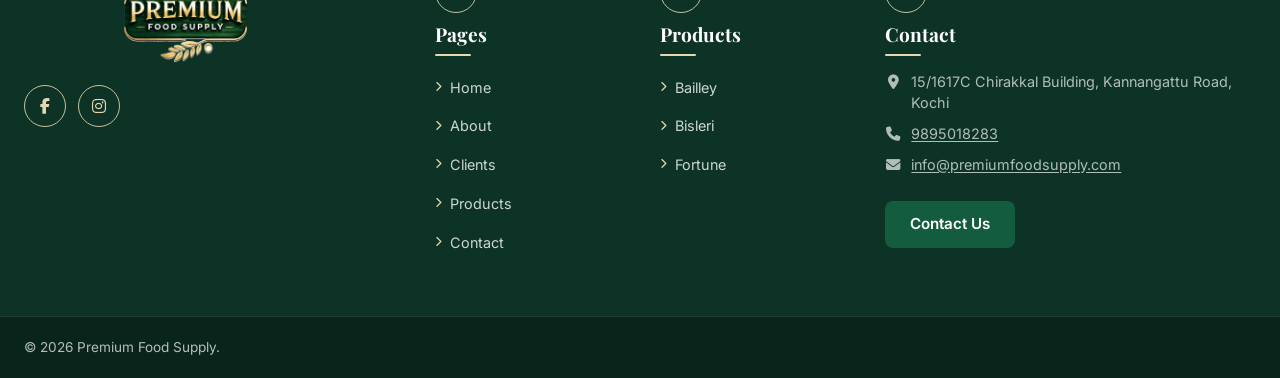
==== commit fce242f5: "Refactor about section for enhanced readability and styling - Updated the about section in about.htm" ====
--- a/index.html
+++ b/index.html
@@ -77,8 +77,8 @@
                             <span>ABOUT PREMIUM FOOD SUPPLY</span>
                             <span class="about-kicker-line"></span>
                         </div>
-                        <h2 class="about-title">Connecting Leading<br class="br-m">Brands<br><span class="highlight">with Businesses<br class="br-m">Across Kerala</span></h2>
-                        <p class="about-desc">Premium Food Supply is one of Kerala’s fast-growing food and FMCG distribution companies, built with a clear vision to deliver quality products, reliable service, and strong distribution support to businesses across the state.</p>
+                        <h2 class="about-title"><span class="about-title-line">Connecting Leading Brands</span><span class="about-title-line">with Businesses</span><span class="about-title-line">Across Kerala</span></h2>
+                        <p class="about-desc"><span class="about-desc-line">Premium Food Supply is one of Kerala’s fast-growing food and FMCG</span><span class="about-desc-line">distribution companies, built with a clear vision to deliver quality products,</span><span class="about-desc-line">reliable service, and strong distribution support to businesses across the state.</span></p>
                         <p class="about-desc">From our roots in Kochi, we have grown by building strong relationships with customers, suppliers, and leading brands—making trusted national and international brands easily accessible to retailers, supermarkets, hotels, restaurants, and institutions.</p>
                         <div class="about-action-row about-action-row-desktop">
                             <a href="about.html" class="btn btn-about-cta">Learn More About Us <i class="fa-solid fa-arrow-right"></i></a>
--- a/css/style.css
+++ b/css/style.css
@@ -659,8 +659,9 @@
     font-family: 'Inter', sans-serif;
     font-size: 1.08rem;
     color: rgba(255, 255, 255, 0.92);
-    max-width: 640px;
+    max-width: none;
     line-height: 1.6;
+    white-space: nowrap;
 }
 
 /* Category Quick Nav Bar */
@@ -1585,16 +1586,21 @@
 
 .about-title {
     font-family: 'Outfit', sans-serif;
-    font-size: 3.2rem;
+    font-size: clamp(1.85rem, 2.4vw, 2.85rem);
     font-weight: 800;
-    color: #2b2523;
+    color: #111111;
     line-height: 1.15;
     margin-bottom: 20px;
     letter-spacing: -0.5px;
 }
 
+.about-title .about-title-line {
+    display: block;
+    white-space: nowrap;
+}
+
 .about-title .highlight {
-    color: #145c3e;
+    color: #111111;
 }
 
 .br-m {
@@ -1608,6 +1614,10 @@
     color: #555555;
     margin-bottom: 36px;
     font-weight: 400;
+}
+
+.about-desc .about-desc-line {
+    display: block;
 }
 
 .about-visual-badge {
@@ -2207,6 +2217,14 @@
     grid-template-columns: 2fr 1fr 1fr 2fr;
     gap: 40px;
     margin-bottom: 50px;
+    align-items: start;
+}
+
+.footer-col {
+    display: flex;
+    flex-direction: column;
+    align-items: flex-start;
+    align-self: start;
 }
 
 .footer-col > p {
@@ -2269,6 +2287,7 @@
     align-items: flex-start;
     gap: 10px;
     margin-bottom: 6px;
+    min-height: 0;
 }
 
 .footer-heading-icon {
@@ -2277,6 +2296,7 @@
     justify-content: center;
     width: 42px;
     height: 42px;
+    flex-shrink: 0;
     border-radius: 50%;
     border: 1.5px solid rgba(231, 215, 177, 0.85);
     color: #e7d7b1;
@@ -2287,6 +2307,7 @@
 .footer-heading h4 {
     margin: 0;
     padding-bottom: 10px;
+    line-height: 1.2;
 }
 
 .footer-heading h4::after {
@@ -2499,6 +2520,7 @@
         display: flex;
         flex-wrap: wrap;
         gap: 100px;
+        align-items: flex-start;
     }
 
     .footer .footer-col:first-child p {
@@ -2510,6 +2532,7 @@
     .footer .container {
         display: flex;
         gap: 80px;
+        align-items: flex-start;
     }
 }
 
@@ -2517,6 +2540,7 @@
     .footer .container {
         display: flex;
         gap: 60px;
+        align-items: flex-start;
     }
 }
 
@@ -2524,6 +2548,7 @@
     .footer .container {
         display: flex;
         gap: 40px;
+        align-items: flex-start;
     }
 }
 
@@ -2531,6 +2556,7 @@
     .footer .container {
         display: flex;
         gap: 25px;
+        align-items: flex-start;
     }
 }
 
@@ -2867,11 +2893,13 @@
     .footer .container {
         display: flex;
         gap: 20px;
+        align-items: flex-start;
     }
 
     .footer-col {
         display: flex;
         flex-direction: column;
+        align-items: flex-start;
     }
 }
 
@@ -3944,13 +3972,15 @@
 
 .page-banner h1 {
     color: #fff;
-    font-size: 3rem;
+    font-size: clamp(1.55rem, 2.35vw, 2.45rem);
     margin: 8px 0 12px;
+    white-space: nowrap;
 }
 
 .page-banner p {
     color: rgba(255, 255, 255, 0.9);
-    max-width: 640px;
+    max-width: none;
+    white-space: nowrap;
 }
 
 .page-kicker {
@@ -4326,8 +4356,14 @@
     color: #6d625c;
     font-size: 0.98rem;
     line-height: 1.7;
-    max-width: 560px;
+    max-width: none;
     margin-bottom: 26px;
+}
+
+@media (min-width: 901px) {
+    .about-desc .about-desc-line {
+        white-space: nowrap;
+    }
 }
 
 #home-about .about-points {
@@ -4469,8 +4505,20 @@
 @media (max-width: 1100px) {
     .footer .container {
         display: grid !important;
-        grid-template-columns: 1fr 1fr;
-        gap: 32px !important;
+        grid-template-columns: 1fr 1fr 1fr !important;
+        gap: 28px 32px !important;
+        align-items: start !important;
+    }
+
+    .footer .footer-col:first-child {
+        grid-column: 1 / -1;
+    }
+
+    .footer .footer-col:nth-child(2),
+    .footer .footer-col:nth-child(3),
+    .footer .footer-col:last-child {
+        grid-column: auto;
+        align-self: start !important;
     }
 
     .why-features {
@@ -4609,13 +4657,12 @@
     }
 
     .footer .container,
-    .footer-col,
-    .footer-bottom .container {
-        align-items: stretch !important;
+    .footer-col {
+        align-items: flex-start !important;
     }
 
     .footer .container {
-        align-items: stretch !important;
+        align-items: start !important;
     }
 
     .footer-links {
@@ -4962,21 +5009,21 @@
         font-size: 1.85rem !important;
         line-height: 1.25;
         text-align: center !important;
-        max-width: 18ch !important;
+        max-width: none !important;
         width: 100% !important;
         margin: 0 auto 14px !important;
         padding: 0;
-        color: #145c3e;
-    }
-
-    .about-title .br-m,
-    #home-about .about-title .br-m {
-        display: inline;
+        color: #111111 !important;
+    }
+
+    .about-title .about-title-line,
+    #home-about .about-title .about-title-line {
+        white-space: normal;
     }
 
     .about-title .highlight,
     #home-about .about-title .highlight {
-        color: #145c3e;
+        color: #111111 !important;
     }
 
     .about-desc,
@@ -5110,11 +5157,14 @@
     }
 
     .page-banner h1 {
-        font-size: 2rem !important;
+        font-size: 1.75rem !important;
+        white-space: normal;
     }
 
     .page-banner p {
         font-size: 0.98rem;
+        white-space: normal;
+        max-width: 100%;
     }
 
     .page-banner.page-banner-video {
@@ -5147,7 +5197,7 @@
         column-gap: 24px !important;
         row-gap: 0 !important;
         margin-bottom: 18px !important;
-        align-items: stretch !important;
+        align-items: start !important;
     }
 
     .footer .footer-col:first-child {
@@ -5162,7 +5212,7 @@
         grid-column: auto;
         width: 100%;
         box-sizing: border-box;
-        align-self: stretch !important;
+        align-self: start !important;
         padding-bottom: 24px !important;
     }
 
@@ -5304,7 +5354,7 @@
         gap: 8px !important;
         margin: 0 0 2px !important;
         width: 100%;
-        min-height: 78px;
+        min-height: 0 !important;
     }
 
     .footer-heading-icon {
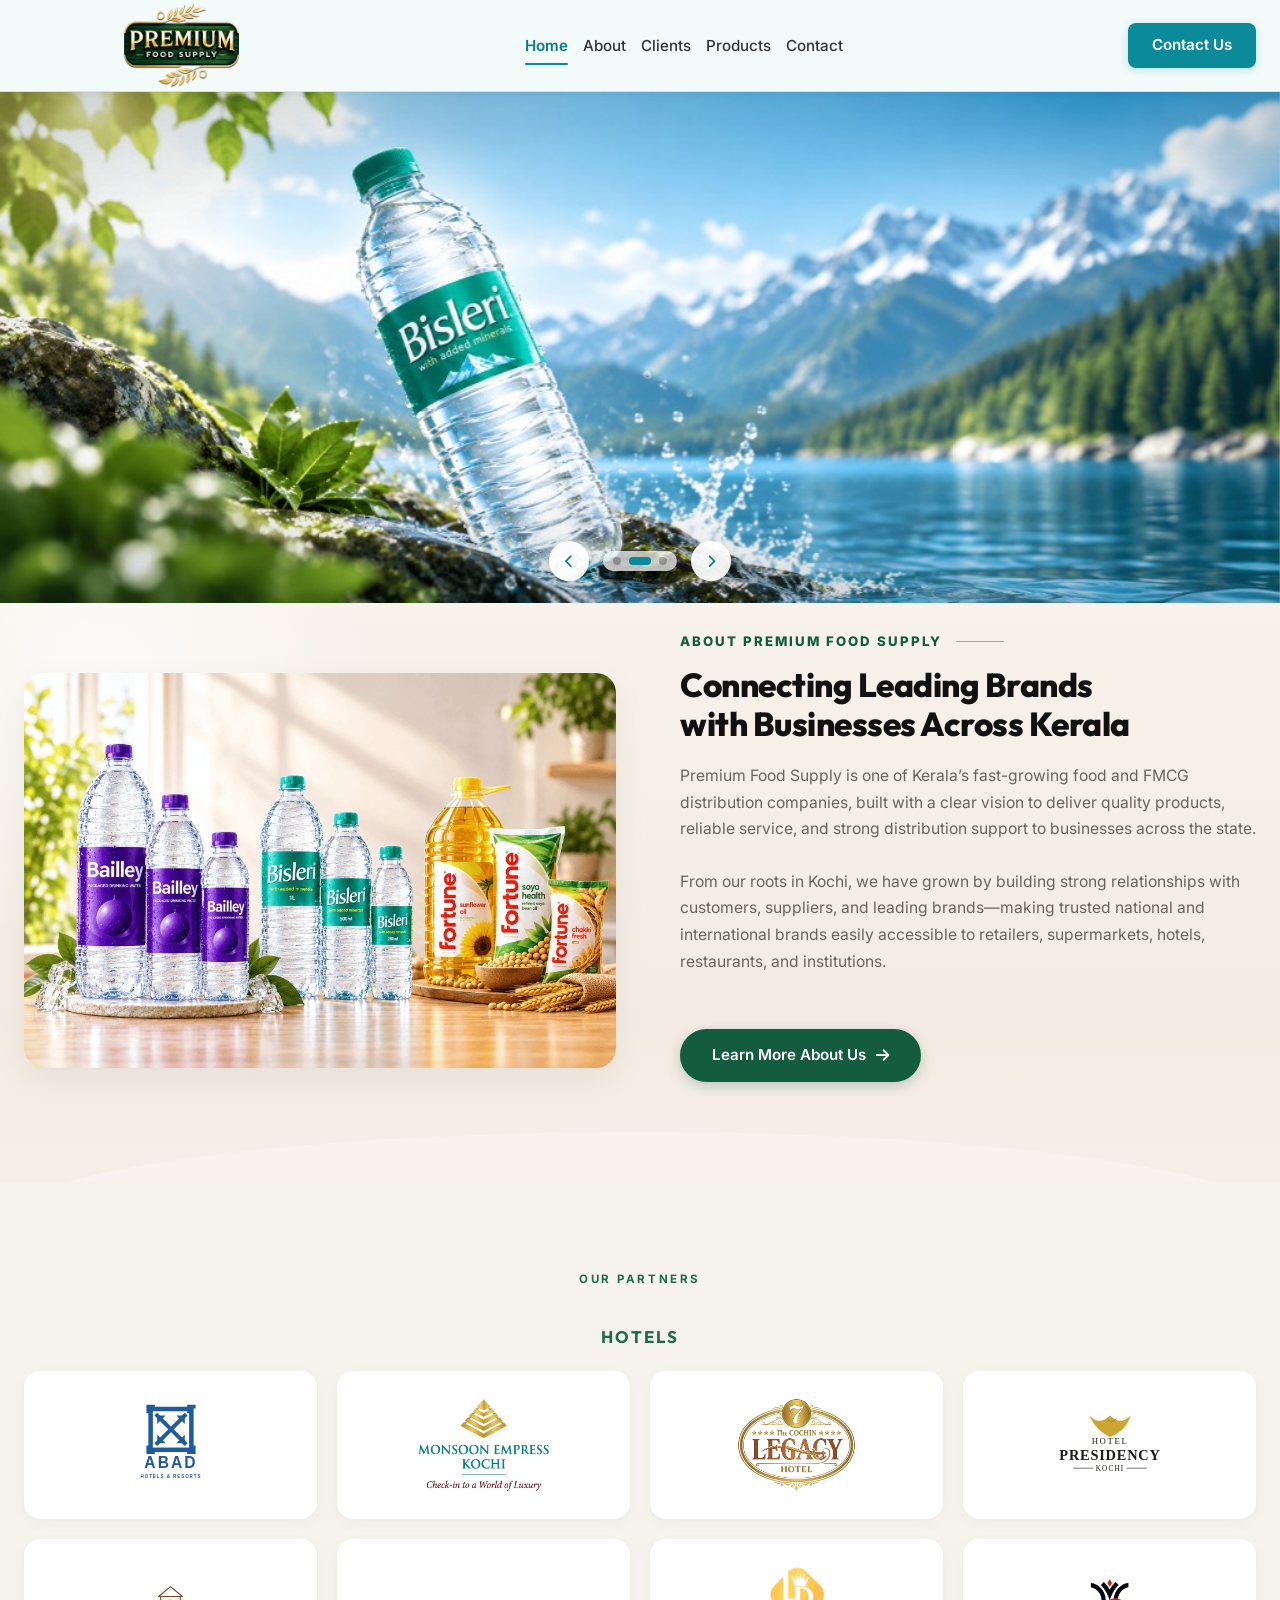
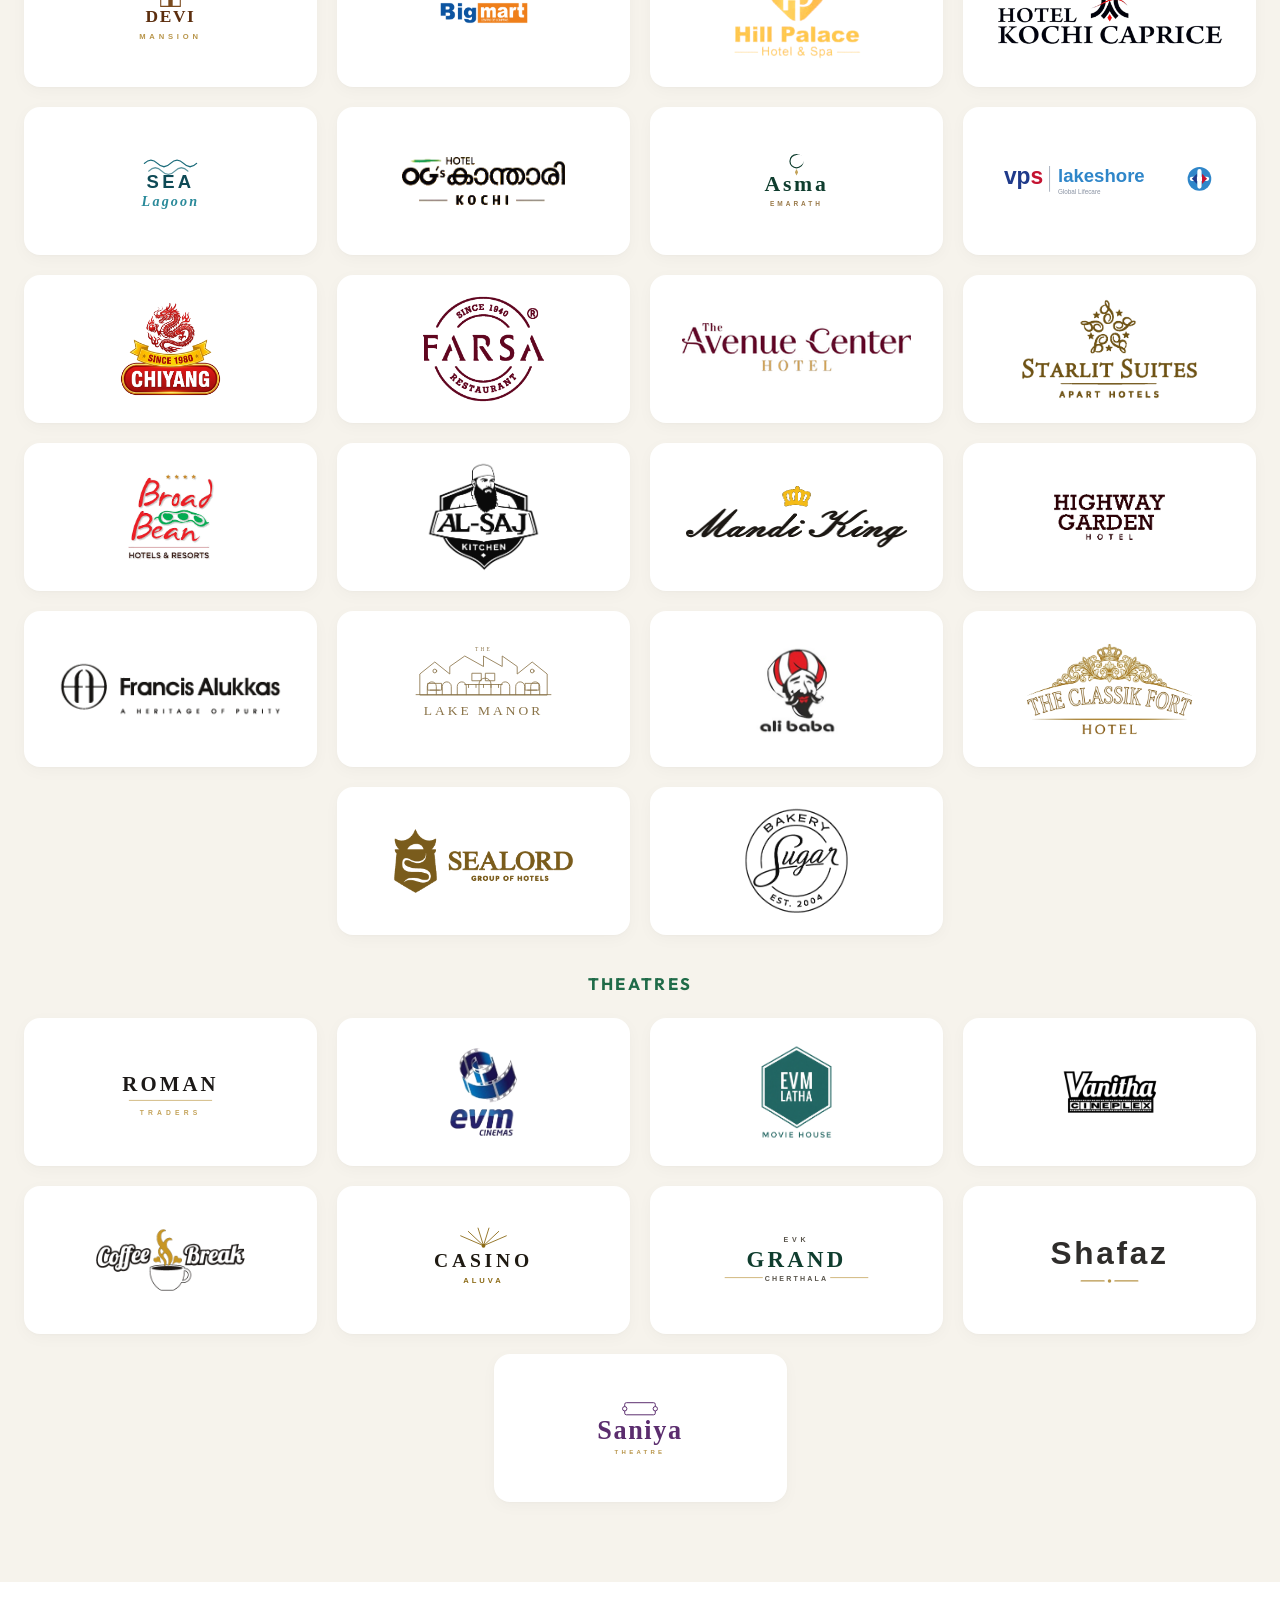
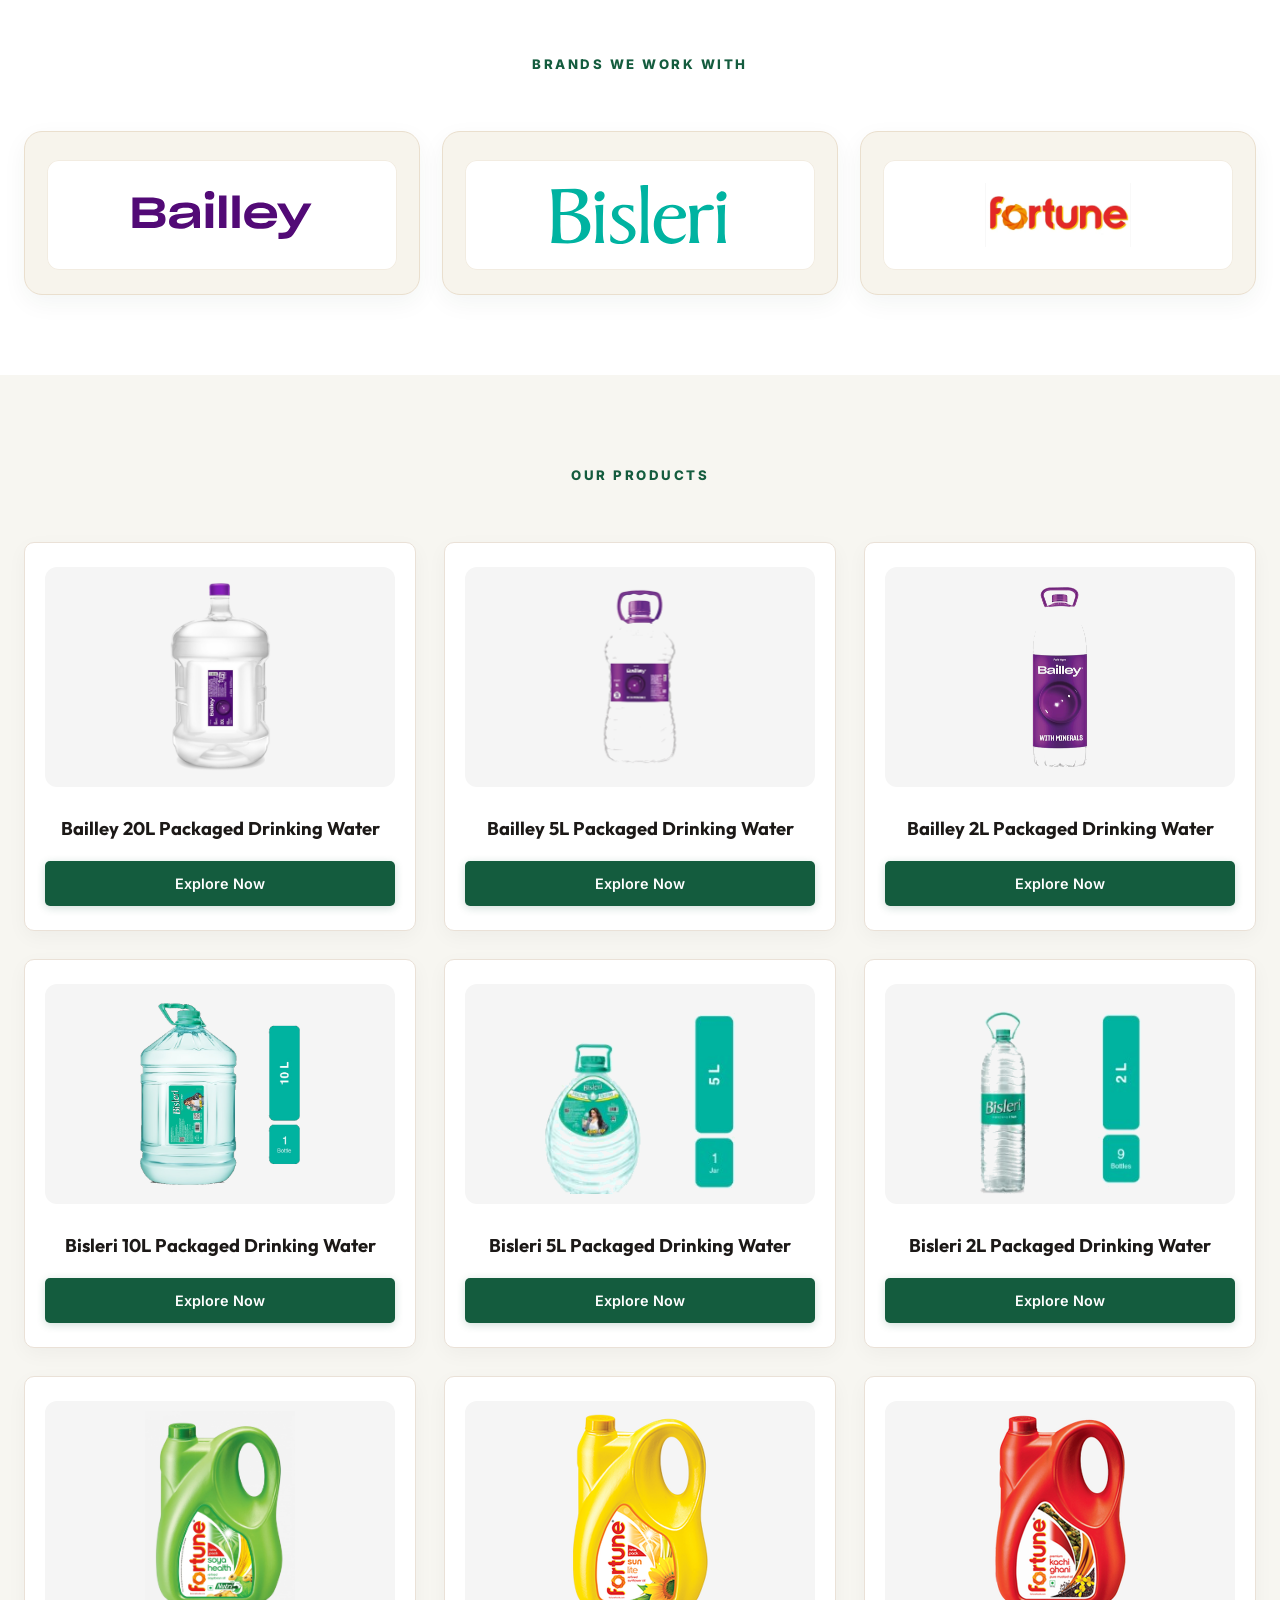
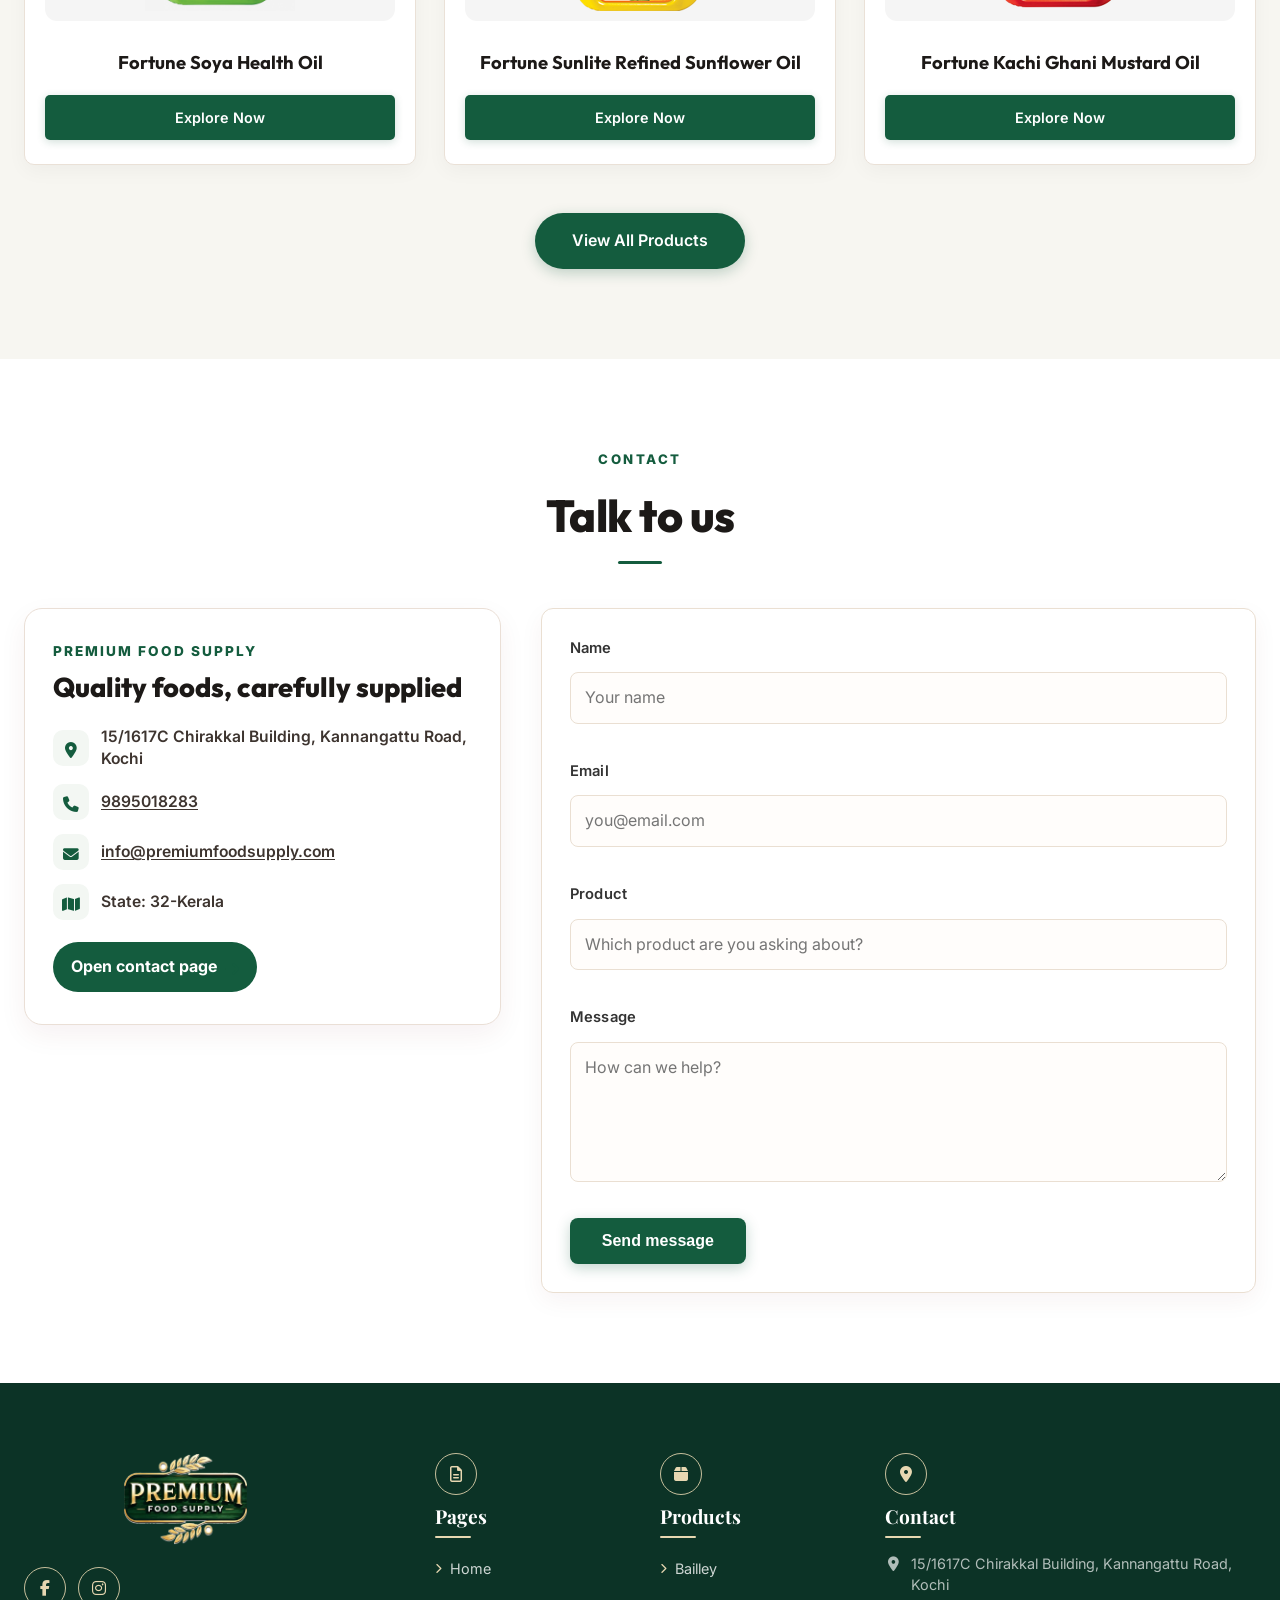
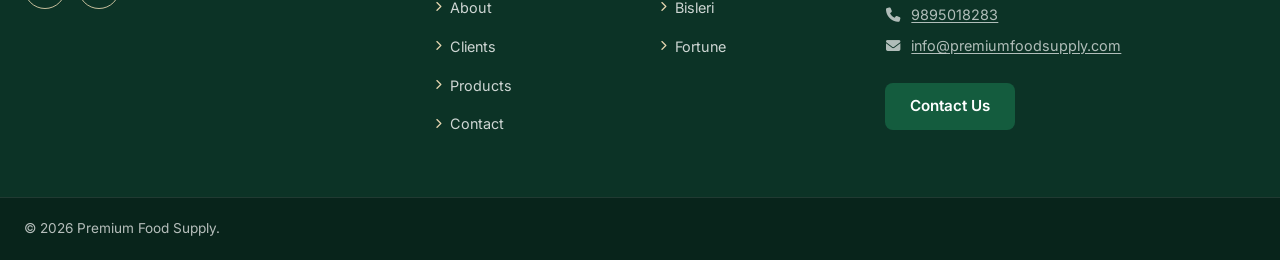
==== commit c70be62b: "Refactor about section titles for improved clarity and styling - Consolidated the title in about.htm" ====
--- a/index.html
+++ b/index.html
@@ -77,7 +77,7 @@
                             <span>ABOUT PREMIUM FOOD SUPPLY</span>
                             <span class="about-kicker-line"></span>
                         </div>
-                        <h2 class="about-title"><span class="about-title-line">Connecting Leading Brands</span><span class="about-title-line">with Businesses</span><span class="about-title-line">Across Kerala</span></h2>
+                        <h2 class="about-title"><span class="about-title-line">Connecting Leading Brands</span><span class="about-title-line">with Businesses Across Kerala</span></h2>
                         <p class="about-desc"><span class="about-desc-line">Premium Food Supply is one of Kerala’s fast-growing food and FMCG</span><span class="about-desc-line">distribution companies, built with a clear vision to deliver quality products,</span><span class="about-desc-line">reliable service, and strong distribution support to businesses across the state.</span></p>
                         <p class="about-desc">From our roots in Kochi, we have grown by building strong relationships with customers, suppliers, and leading brands—making trusted national and international brands easily accessible to retailers, supermarkets, hotels, restaurants, and institutions.</p>
                         <div class="about-action-row about-action-row-desktop">
--- a/css/style.css
+++ b/css/style.css
@@ -1586,7 +1586,7 @@
 
 .about-title {
     font-family: 'Outfit', sans-serif;
-    font-size: clamp(1.85rem, 2.4vw, 2.85rem);
+    font-size: clamp(1.7rem, 2.6vw, 2.25rem);
     font-weight: 800;
     color: #111111;
     line-height: 1.15;
@@ -4930,7 +4930,7 @@
         align-items: stretch !important;
         background: #eef3f4;
         border-radius: 22px;
-        overflow: hidden;
+        overflow: visible;
         box-shadow: 0 8px 24px rgba(28, 25, 23, 0.05);
     }
 
@@ -4945,7 +4945,8 @@
         background: transparent;
         border-radius: 0;
         padding: 22px 20px 8px;
-        text-align: center;
+        text-align: left;
+        align-items: flex-start;
     }
 
     #home-about .about-visual,
@@ -4987,38 +4988,55 @@
 
     #home-about .about-kicker,
     .about-kicker {
-        justify-content: center;
-        margin: 0 0 12px;
-        padding: 0;
-        color: #145c3e;
-        font-size: 0.78rem;
-        font-weight: 800;
-        letter-spacing: 1.8px;
+        display: flex !important;
+        flex-direction: column !important;
+        align-items: flex-start !important;
+        justify-content: flex-start !important;
+        gap: 8px !important;
+        margin: 0 0 12px !important;
+        padding: 0 !important;
+        width: 100% !important;
+        text-align: left !important;
+    }
+
+    #home-about .about-kicker span:first-child,
+    .about-kicker span:first-child {
+        display: block !important;
+        width: 100% !important;
+        max-width: 100% !important;
+        white-space: normal !important;
+        overflow: visible !important;
+        text-align: left !important;
+        font-size: 0.72rem !important;
+        letter-spacing: 1.4px !important;
+        line-height: 1.35 !important;
+        color: #145c3e !important;
     }
 
     #home-about .about-kicker-line,
     .about-kicker-line {
-        width: 36px;
+        width: 36px !important;
+        margin: 0 !important;
         background: #d4c4a0;
-        margin-left: auto;
-        margin-right: auto;
     }
 
     .about-title,
     #home-about .about-title {
-        font-size: 1.85rem !important;
-        line-height: 1.25;
-        text-align: center !important;
-        max-width: none !important;
+        font-size: clamp(1.2rem, 4.8vw, 1.55rem) !important;
+        line-height: 1.22 !important;
+        text-align: left !important;
+        max-width: 100% !important;
         width: 100% !important;
-        margin: 0 auto 14px !important;
-        padding: 0;
+        margin: 0 0 14px !important;
+        padding: 0 !important;
         color: #111111 !important;
     }
 
     .about-title .about-title-line,
     #home-about .about-title .about-title-line {
-        white-space: normal;
+        display: block !important;
+        white-space: nowrap !important;
+        width: auto;
     }
 
     .about-title .highlight,
@@ -5030,14 +5048,25 @@
     .about-content p,
     #home-about .about-content p,
     #home-about .about-desc {
-        font-size: 0.98rem !important;
-        text-align: center !important;
-        max-width: none !important;
-        width: auto !important;
-        margin: 0 auto 14px !important;
-        padding: 0;
+        font-size: 0.95rem !important;
+        text-align: left !important;
+        max-width: 100% !important;
+        width: 100% !important;
+        margin: 0 0 14px !important;
+        padding: 0 !important;
         color: #6b7280;
         line-height: 1.65;
+    }
+
+    .about-desc .about-desc-line,
+    #home-about .about-desc .about-desc-line {
+        display: inline !important;
+        white-space: normal !important;
+    }
+
+    .about-desc .about-desc-line::after,
+    #home-about .about-desc .about-desc-line::after {
+        content: " ";
     }
 
     .about-desc:last-child,
@@ -6965,6 +6994,14 @@
     overflow: hidden;
 }
 
+@media (min-width: 901px) {
+    .hero {
+        width: 100%;
+        min-height: 0;
+        aspect-ratio: 1600 / 639;
+    }
+}
+
 @media (max-width: 900px) {
     .hero-buttons {
         flex-wrap: wrap;
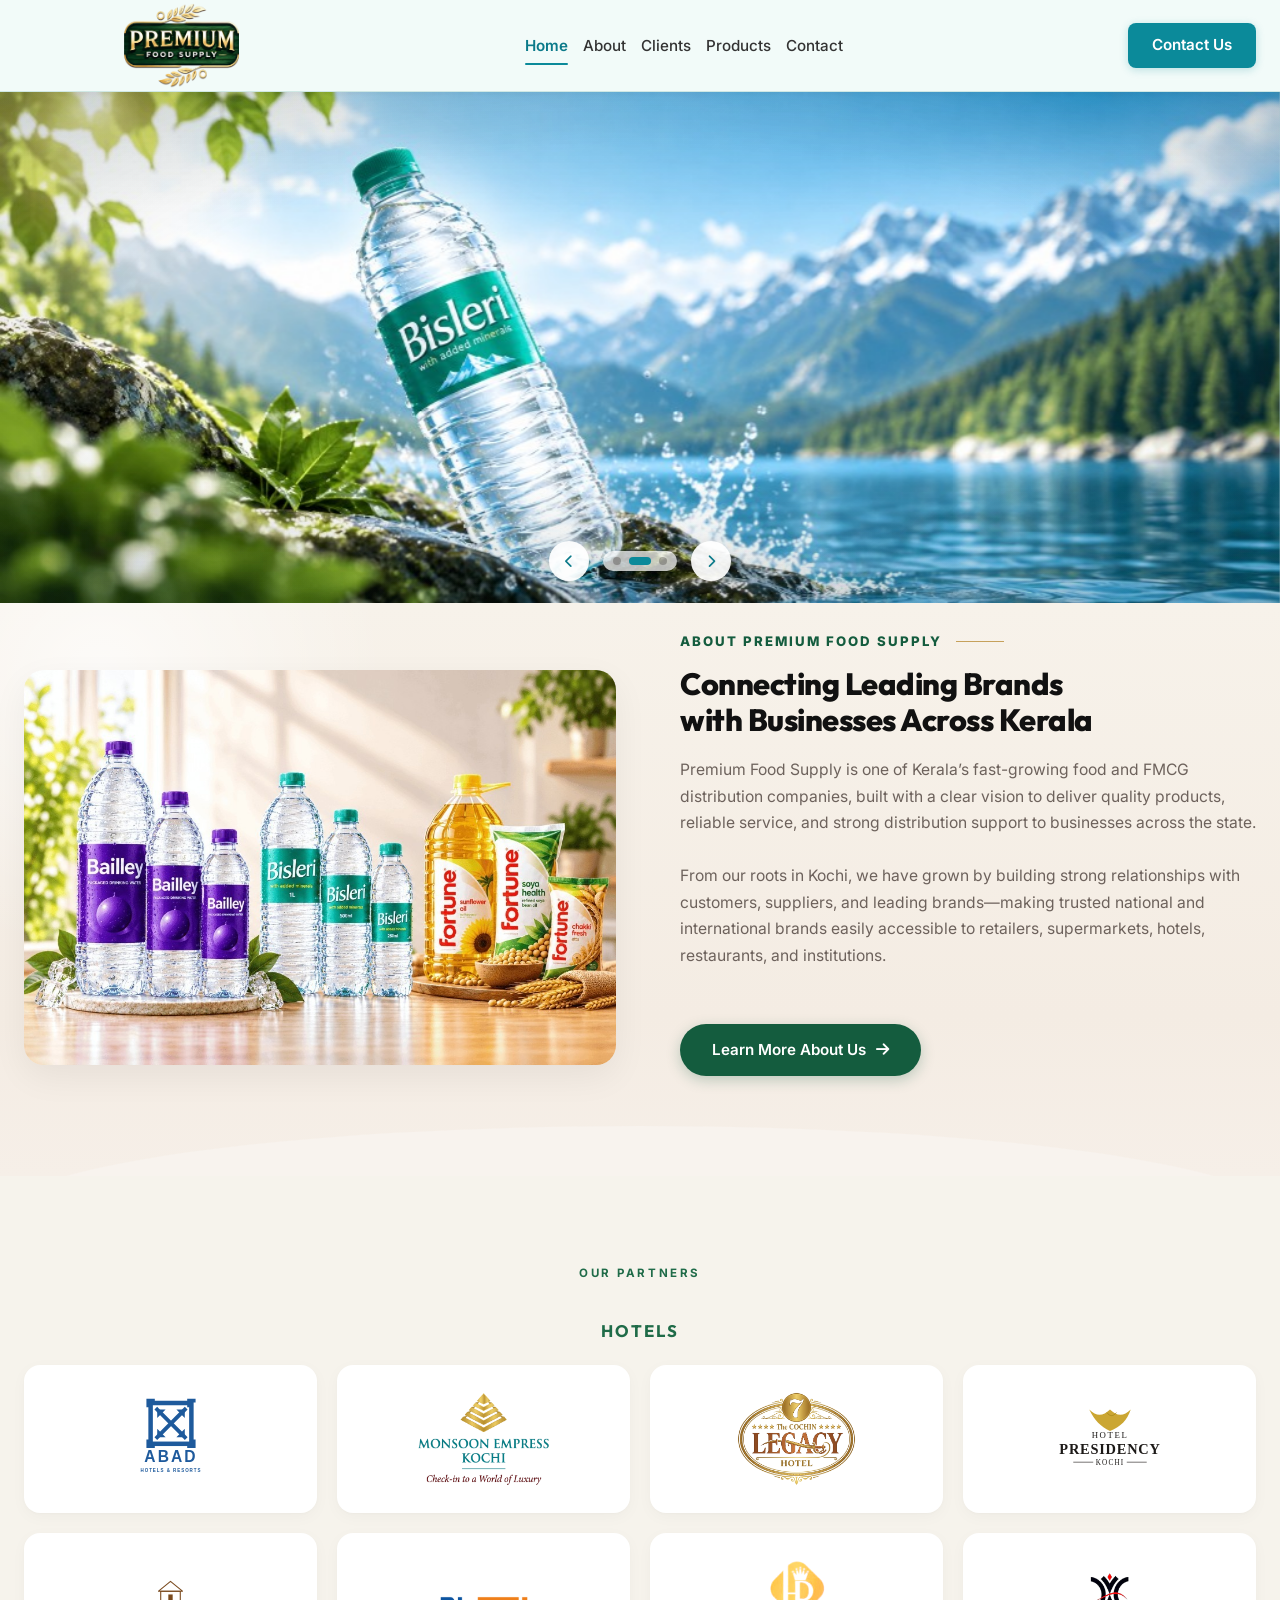
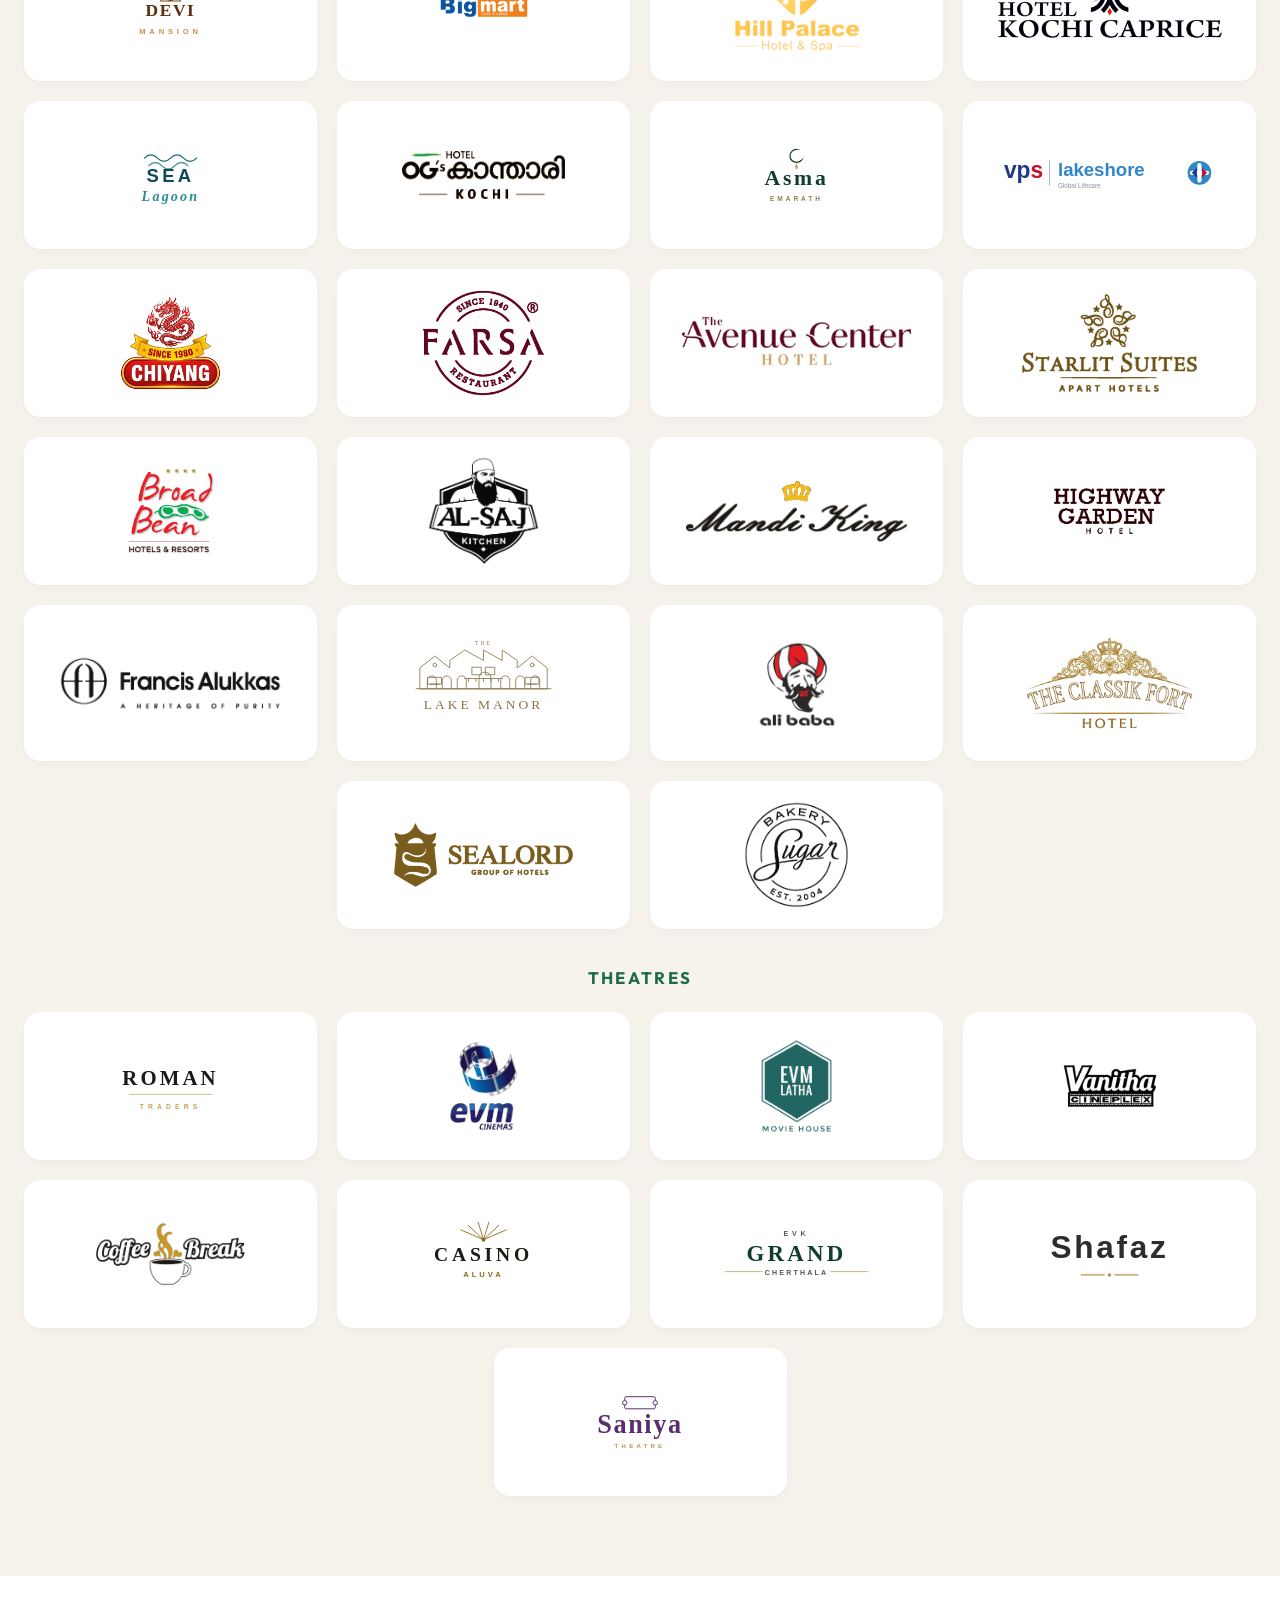
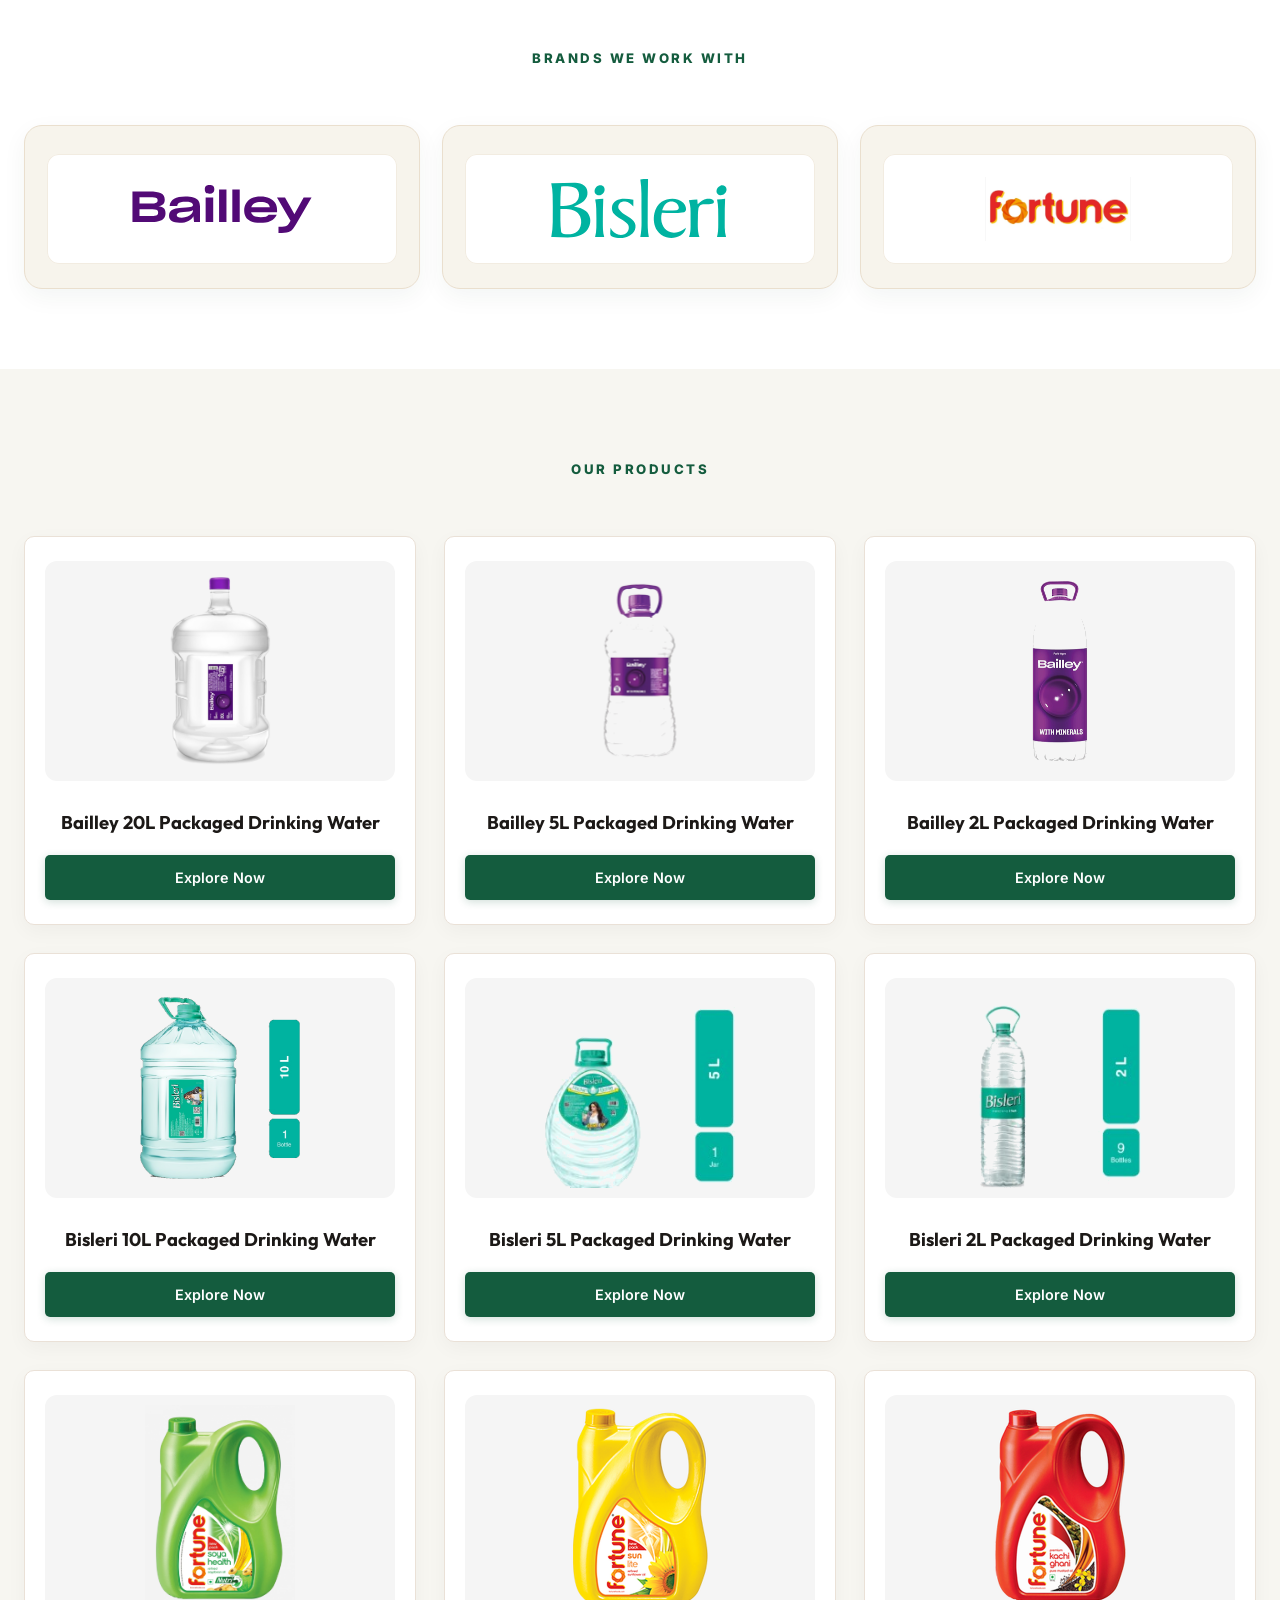
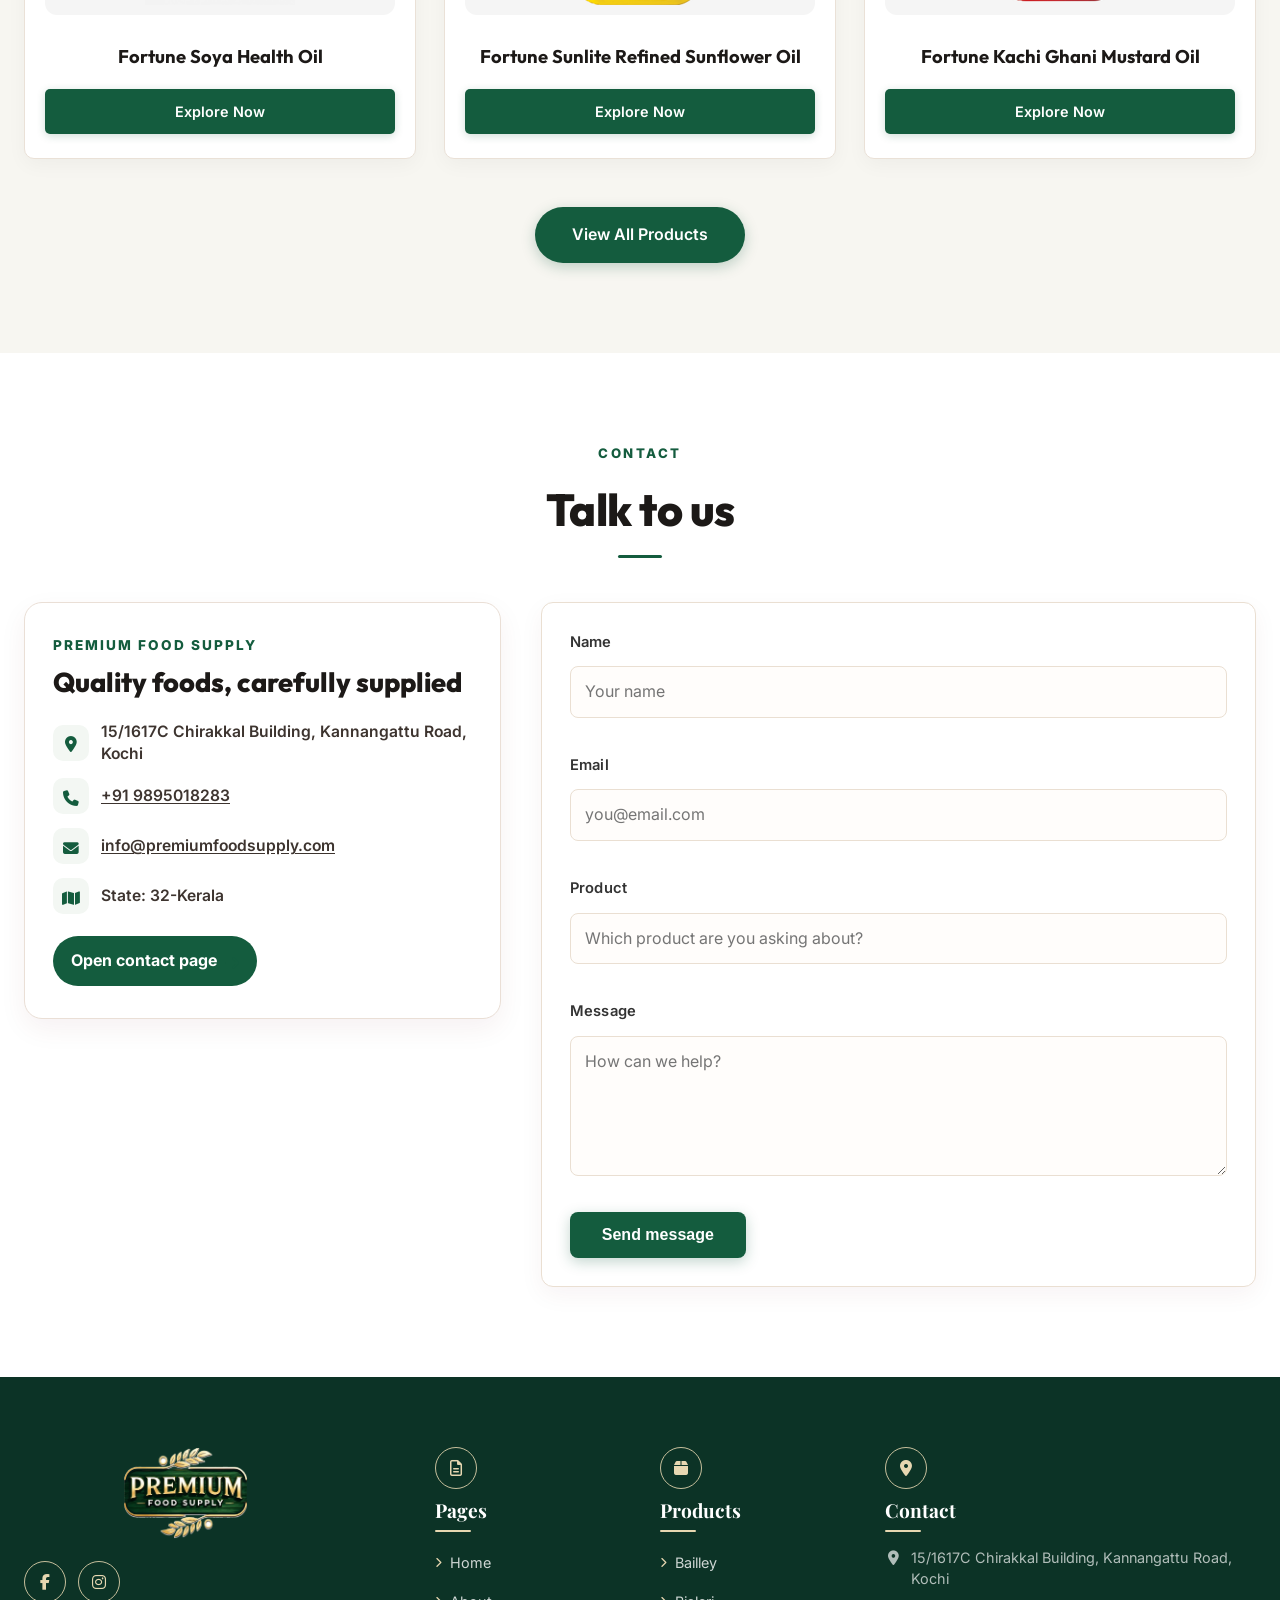
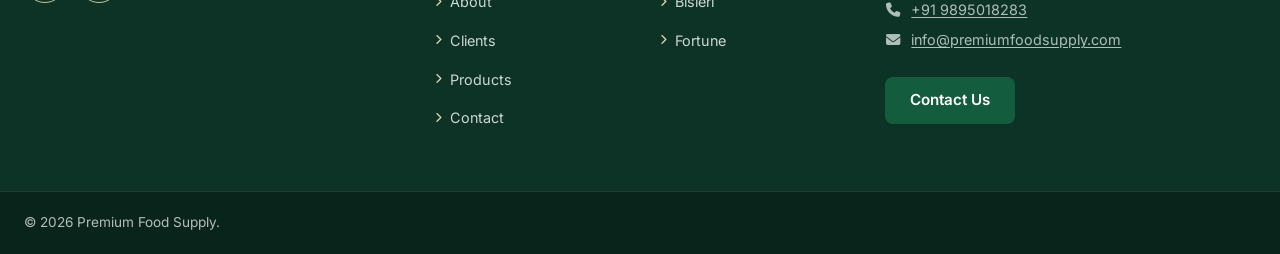
==== commit 38885231: "Update phone number format across multiple HTML files for consistency - Changed phone number format " ====
--- a/index.html
+++ b/index.html
@@ -197,7 +197,7 @@
                         <h3>Quality foods, carefully supplied</h3>
                         <ul class="contact-facts">
                             <li><span><i class="fa-solid fa-location-dot"></i></span> 15/1617C Chirakkal Building, Kannangattu Road, Kochi</li>
-                            <li><span><i class="fa-solid fa-phone"></i></span> <a href="tel:9895018283">9895018283</a></li>
+                            <li><span><i class="fa-solid fa-phone"></i></span> <a href="tel:+919895018283">+91 9895018283</a></li>
                             <li><span><i class="fa-solid fa-envelope"></i></span> <a href="mailto:info@premiumfoodsupply.com">info@premiumfoodsupply.com</a></li>
                             <li><span><i class="fa-solid fa-map"></i></span> State: 32-Kerala</li>
                         </ul>
@@ -272,7 +272,7 @@
                 </div>
                 <div class="contact-info">
                     <p><i class="fa-solid fa-location-dot" aria-hidden="true"></i><span>15/1617C Chirakkal Building, Kannangattu Road, Kochi</span></p>
-                    <p><i class="fa-solid fa-phone" aria-hidden="true"></i><span><a href="tel:9895018283">9895018283</a></span></p>
+                    <p><i class="fa-solid fa-phone" aria-hidden="true"></i><span><a href="tel:+919895018283">+91 9895018283</a></span></p>
                     <p><i class="fa-solid fa-envelope" aria-hidden="true"></i><span><a href="mailto:info@premiumfoodsupply.com">info@premiumfoodsupply.com</a></span></p>
                 </div>
                 <a href="contact.html" class="btn btn-primary" style="margin-top: 16px;">Contact Us</a>
--- a/css/style.css
+++ b/css/style.css
@@ -1586,7 +1586,7 @@
 
 .about-title {
     font-family: 'Outfit', sans-serif;
-    font-size: clamp(1.7rem, 2.6vw, 2.25rem);
+    font-size: clamp(1.85rem, 2.4vw, 2.85rem);
     font-weight: 800;
     color: #111111;
     line-height: 1.15;
@@ -1798,14 +1798,14 @@
     font-family: 'Inter', sans-serif;
     font-size: 0.9rem;
     font-weight: 600;
-    color: #333333;
+    color: #111111;
 }
 
 .about-feature-item .feature-sub {
     font-family: 'Inter', sans-serif;
     font-size: 0.9rem;
     font-weight: 500;
-    color: #555555;
+    color: #111111;
 }
 
 .btn-about-cta {
@@ -5039,6 +5039,18 @@
         width: auto;
     }
 
+    .about-title .about-title-line:nth-child(2),
+    #home-about .about-title .about-title-line:nth-child(2),
+    .about-title .about-title-line:nth-child(3),
+    #home-about .about-title .about-title-line:nth-child(3) {
+        display: inline !important;
+    }
+
+    .about-title .about-title-line:nth-child(2)::after,
+    #home-about .about-title .about-title-line:nth-child(2)::after {
+        content: " ";
+    }
+
     .about-title .highlight,
     #home-about .about-title .highlight {
         color: #111111 !important;
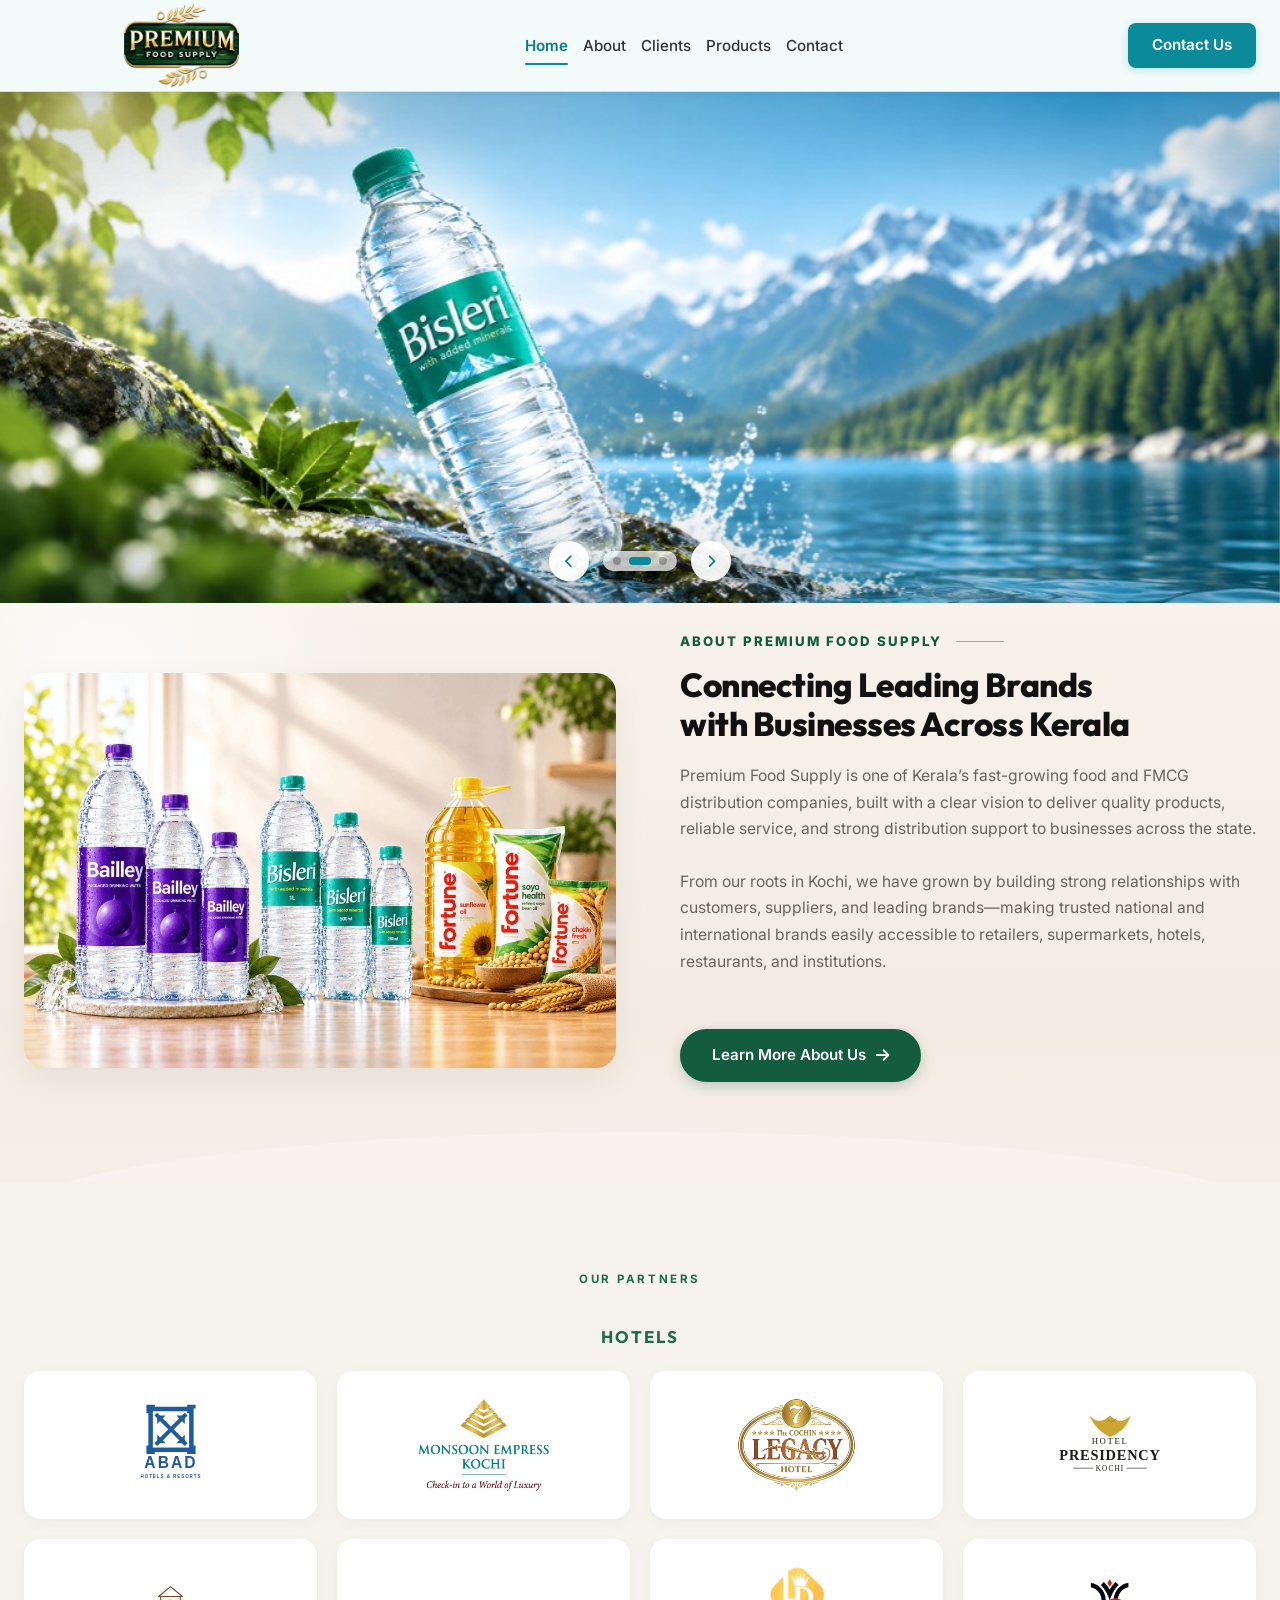
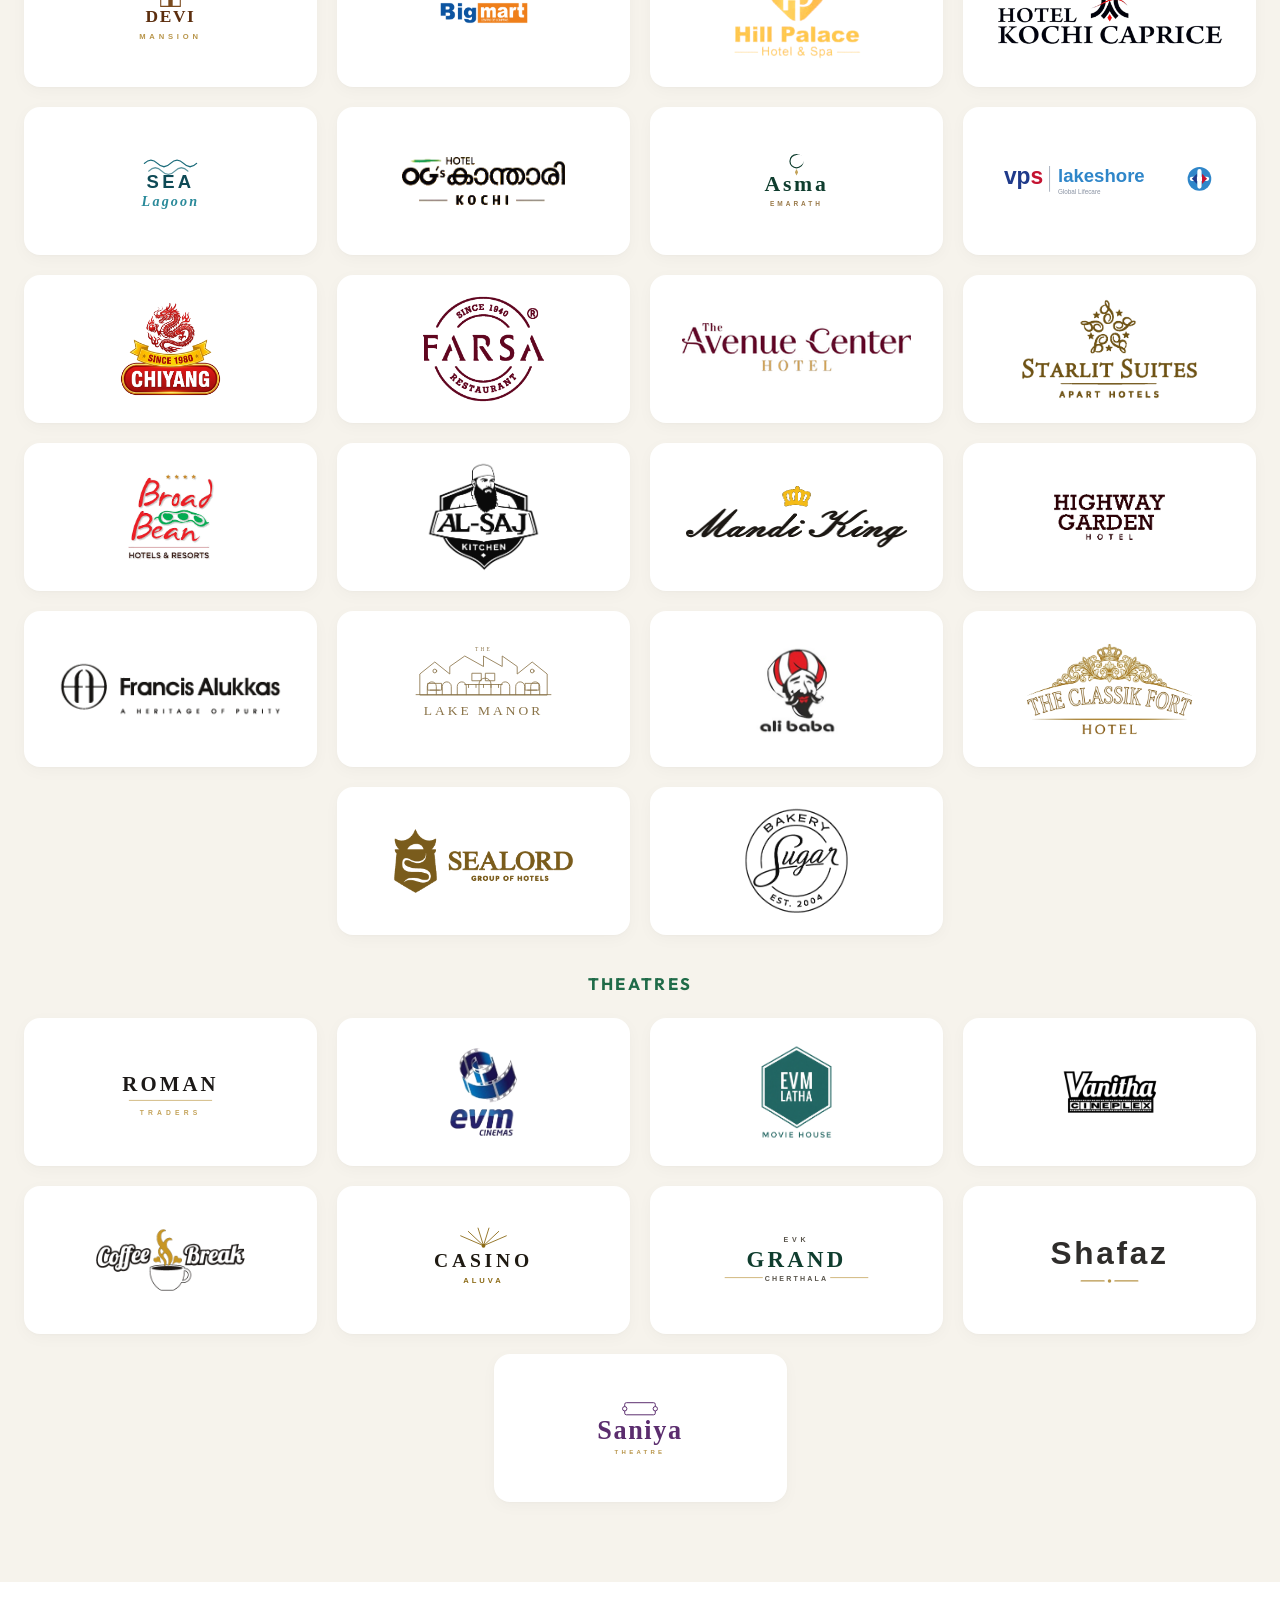
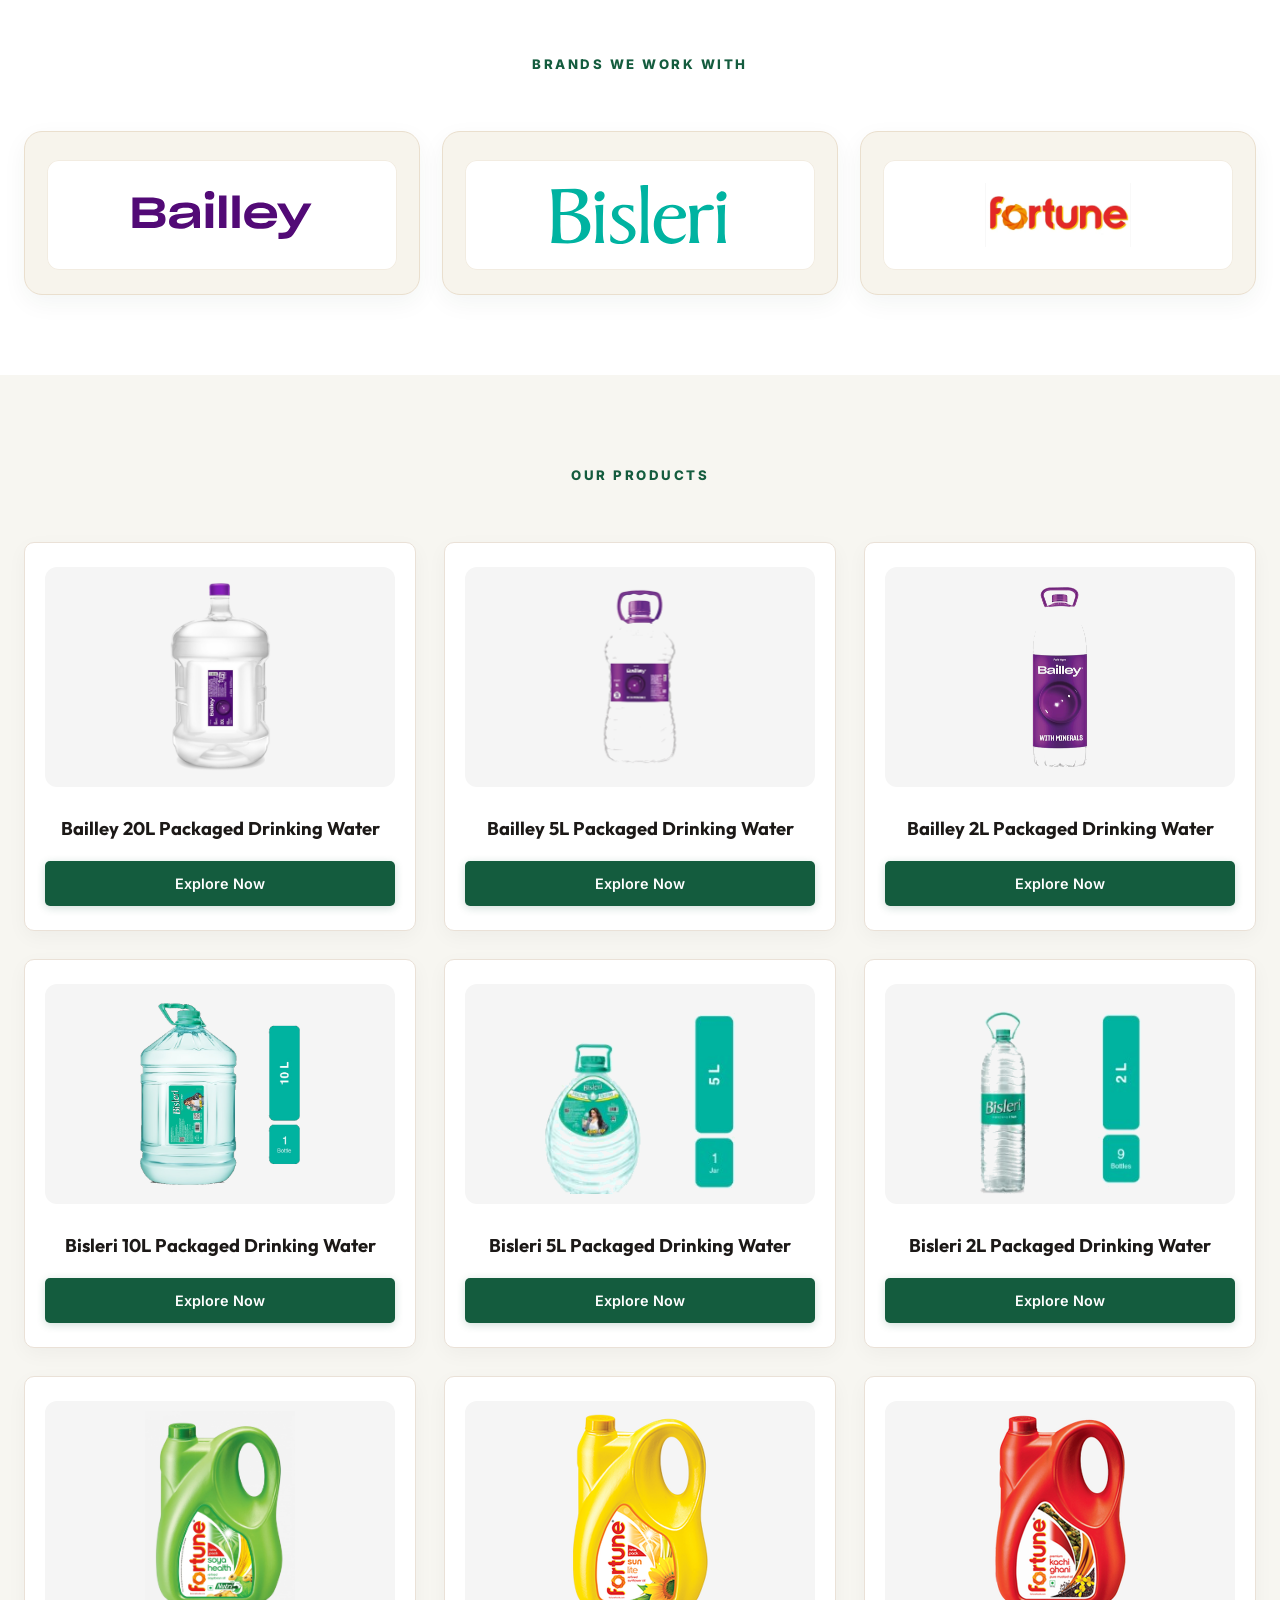
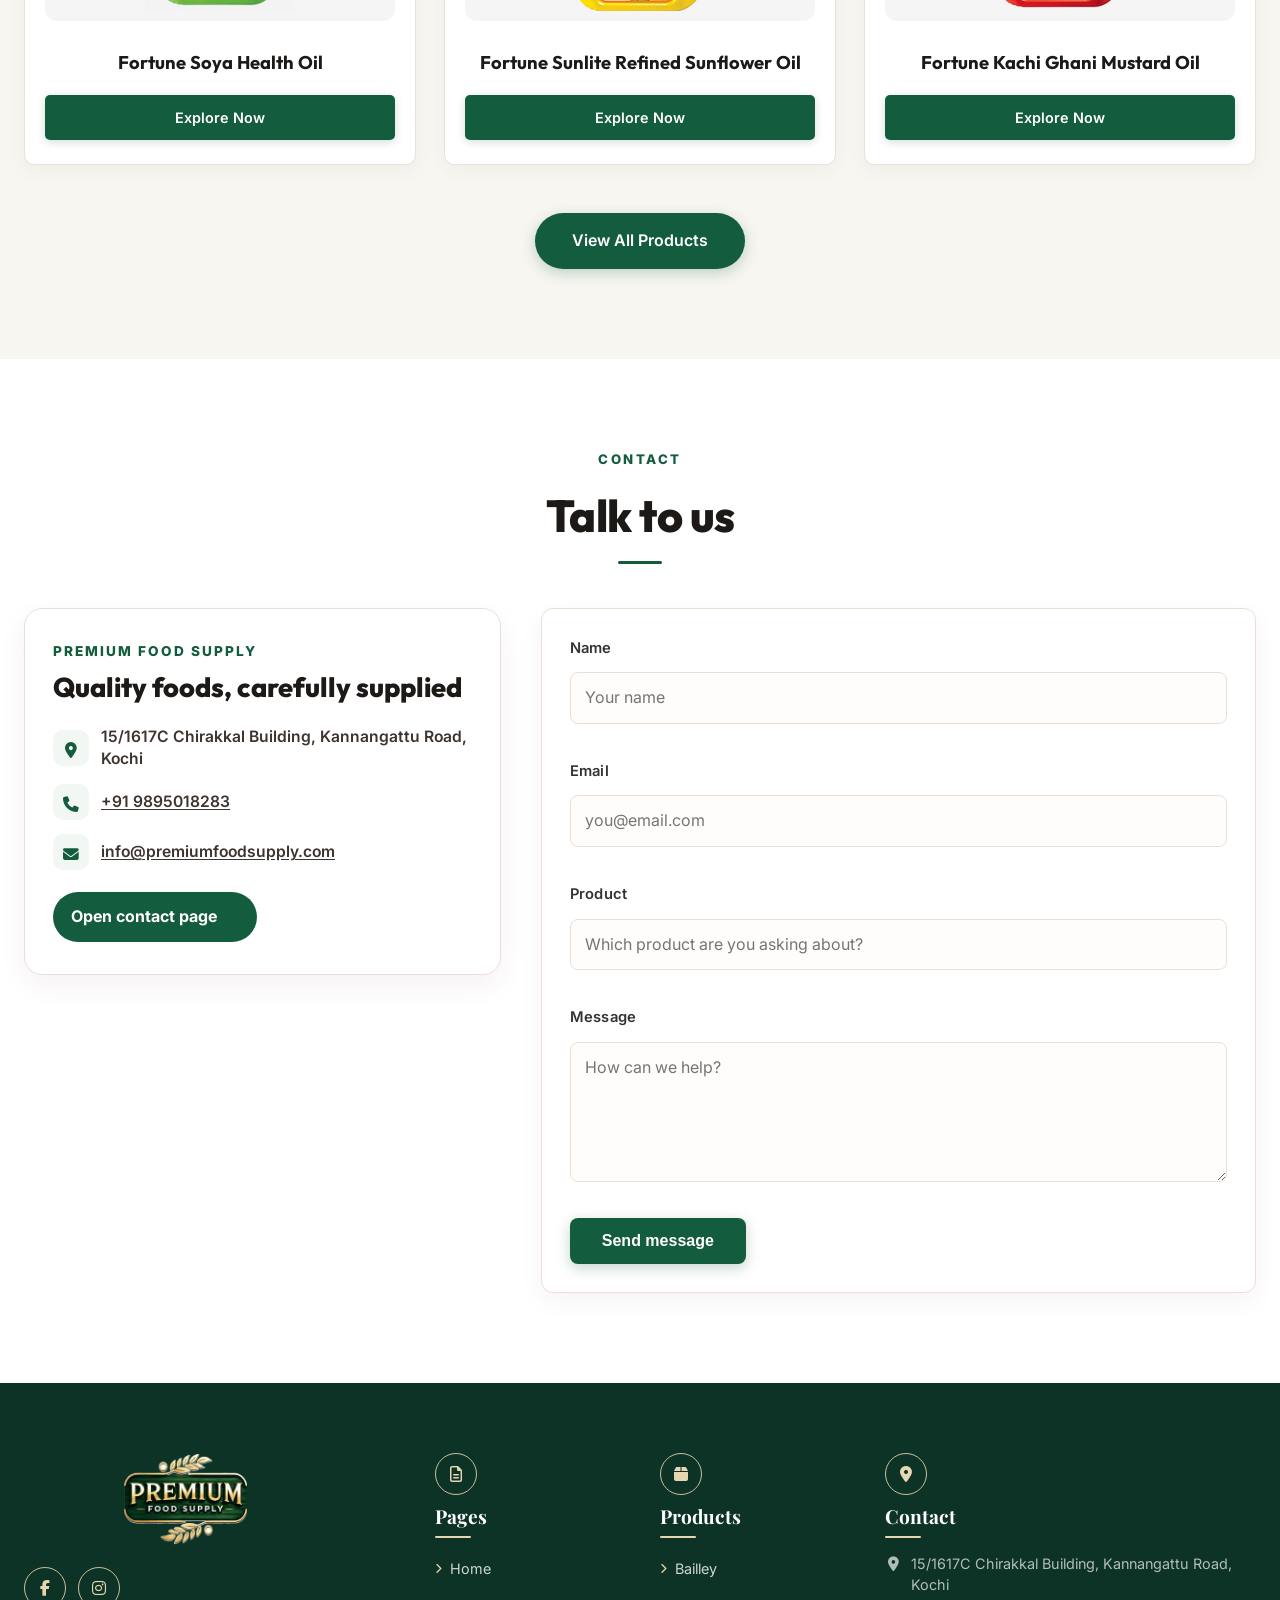
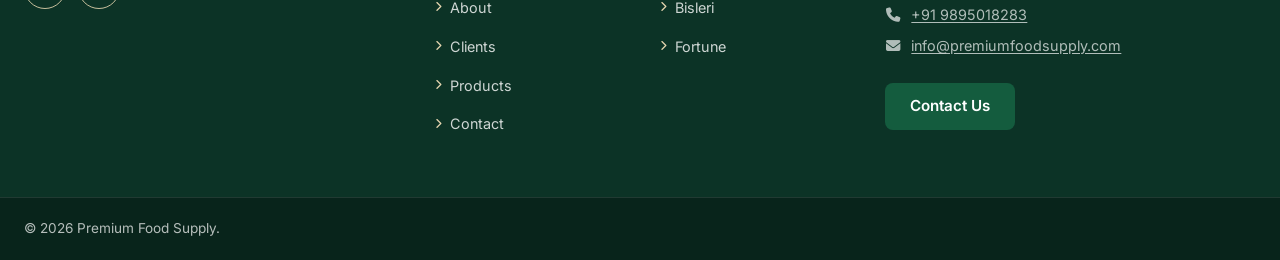
==== commit 1e93b206: "Remove redundant contact information from contact.html and index.html - Eliminated the state informa" ====
--- a/index.html
+++ b/index.html
@@ -198,9 +198,7 @@
                         <ul class="contact-facts">
                             <li><span><i class="fa-solid fa-location-dot"></i></span> 15/1617C Chirakkal Building, Kannangattu Road, Kochi</li>
                             <li><span><i class="fa-solid fa-phone"></i></span> <a href="tel:+919895018283">+91 9895018283</a></li>
-                            <li><span><i class="fa-solid fa-envelope"></i></span> <a href="mailto:info@premiumfoodsupply.com">info@premiumfoodsupply.com</a></li>
-                            <li><span><i class="fa-solid fa-map"></i></span> State: 32-Kerala</li>
-                        </ul>
+                            <li><span><i class="fa-solid fa-envelope"></i></span> <a href="mailto:info@premiumfoodsupply.com">info@premiumfoodsupply.com</a></li>                        </ul>
                     </div>
                     <a href="contact.html" class="contact-card-link">Open contact page <i class="fa-solid fa-arrow-right"></i></a>
                 </div>
--- a/css/style.css
+++ b/css/style.css
@@ -1586,7 +1586,7 @@
 
 .about-title {
     font-family: 'Outfit', sans-serif;
-    font-size: clamp(1.85rem, 2.4vw, 2.85rem);
+    font-size: clamp(1.7rem, 2.6vw, 2.25rem);
     font-weight: 800;
     color: #111111;
     line-height: 1.15;
@@ -5039,18 +5039,6 @@
         width: auto;
     }
 
-    .about-title .about-title-line:nth-child(2),
-    #home-about .about-title .about-title-line:nth-child(2),
-    .about-title .about-title-line:nth-child(3),
-    #home-about .about-title .about-title-line:nth-child(3) {
-        display: inline !important;
-    }
-
-    .about-title .about-title-line:nth-child(2)::after,
-    #home-about .about-title .about-title-line:nth-child(2)::after {
-        content: " ";
-    }
-
     .about-title .highlight,
     #home-about .about-title .highlight {
         color: #111111 !important;
